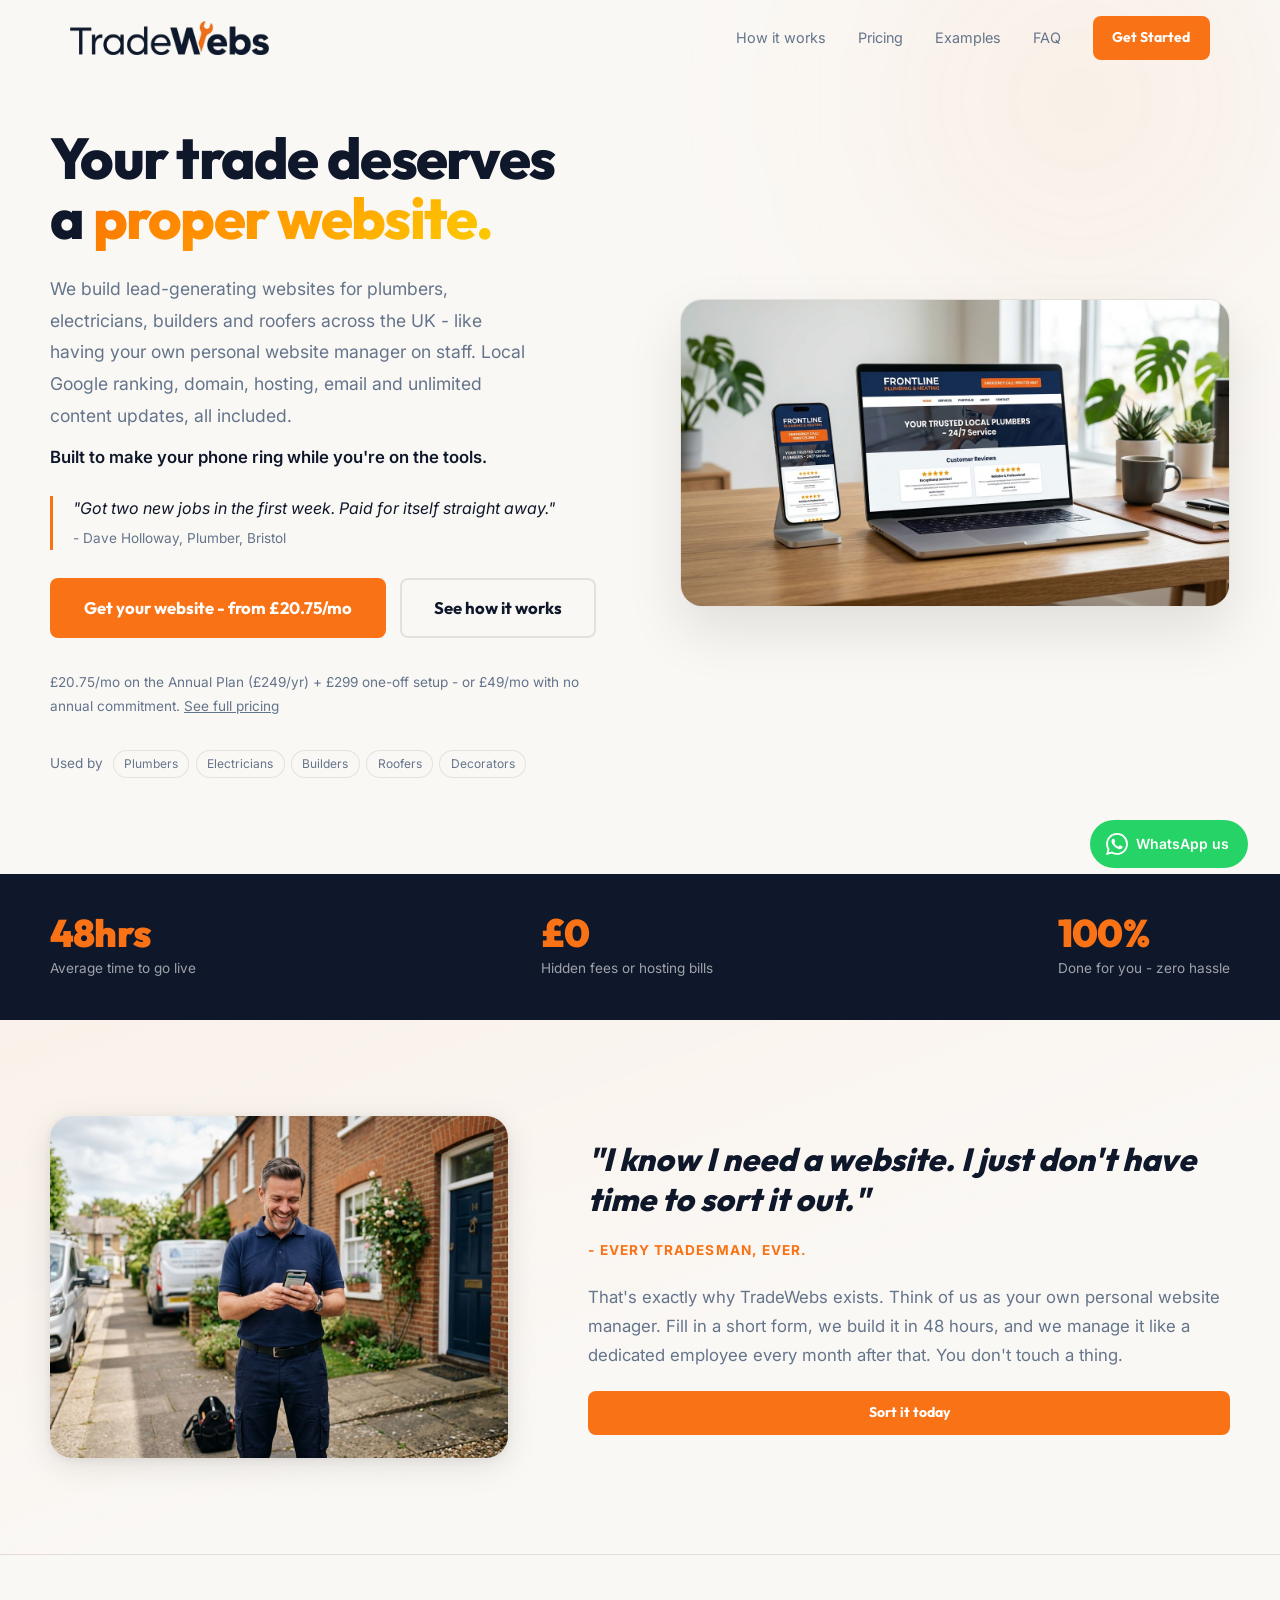
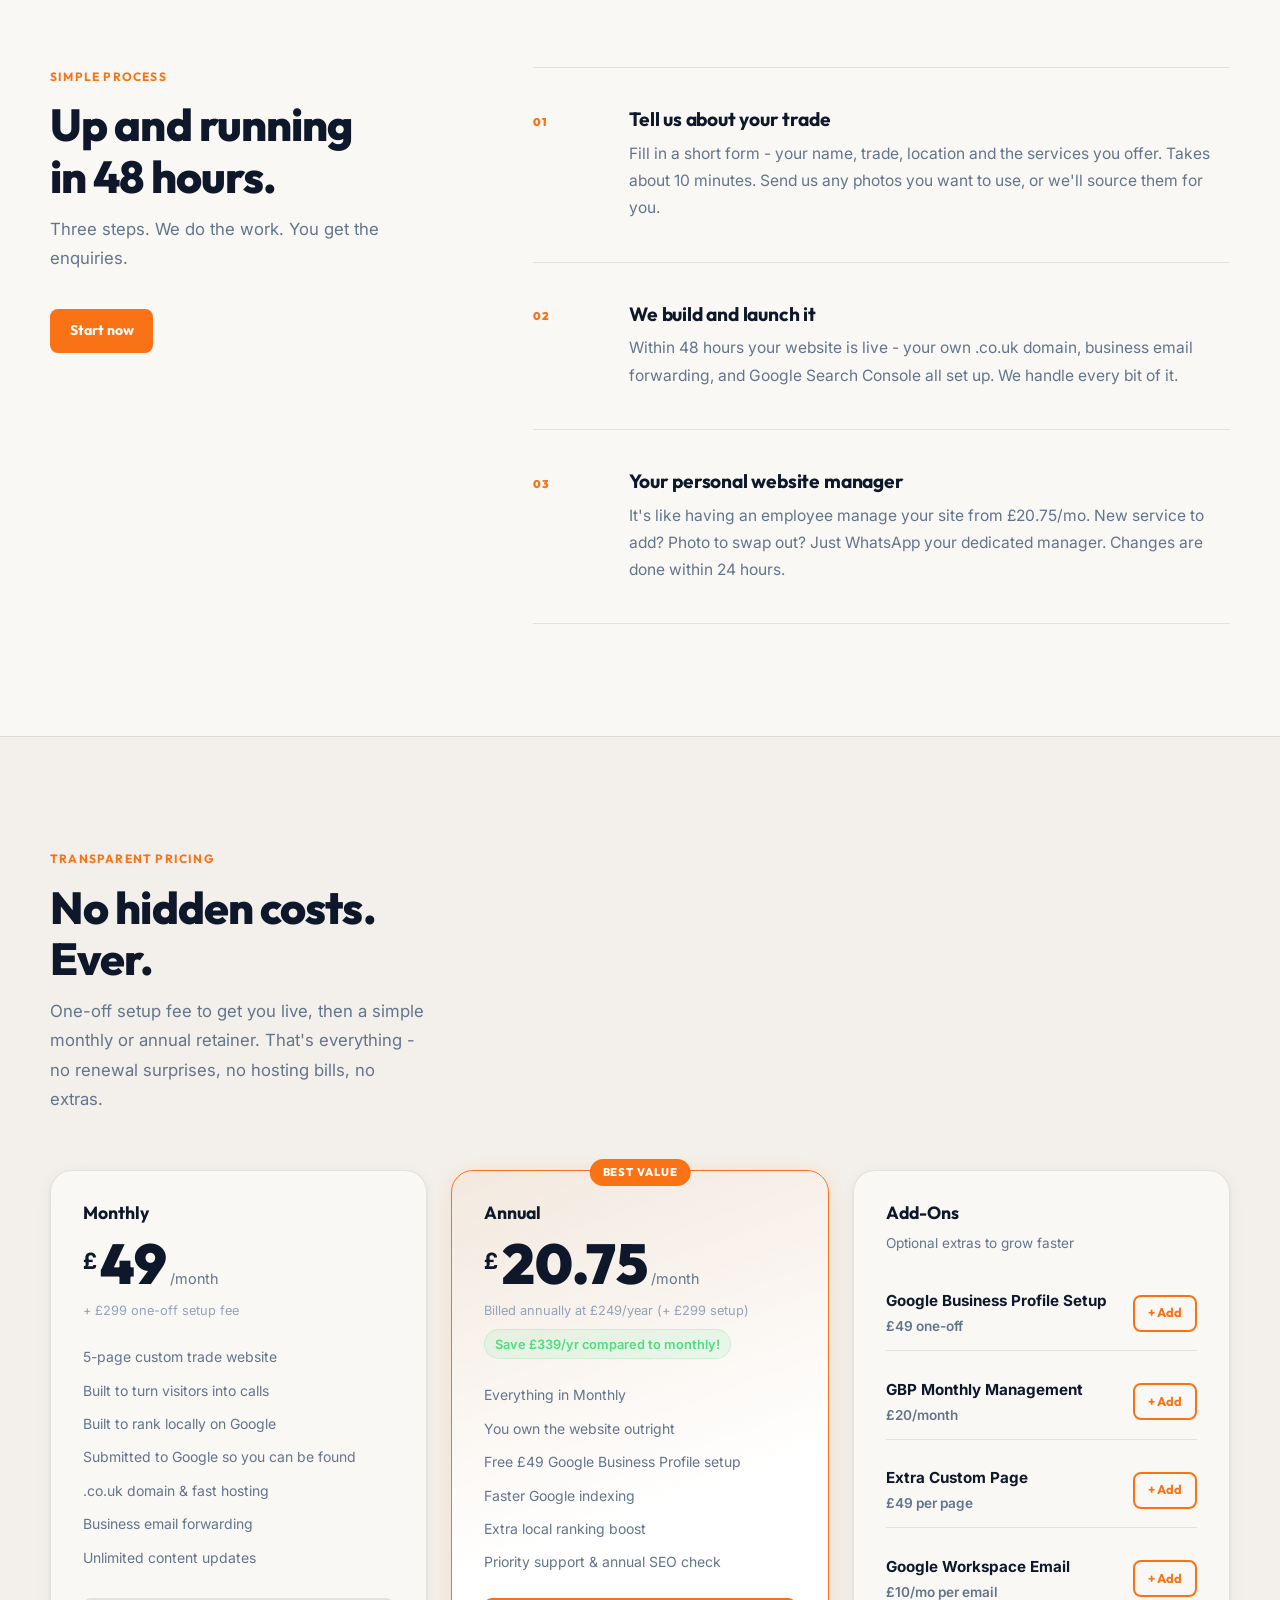
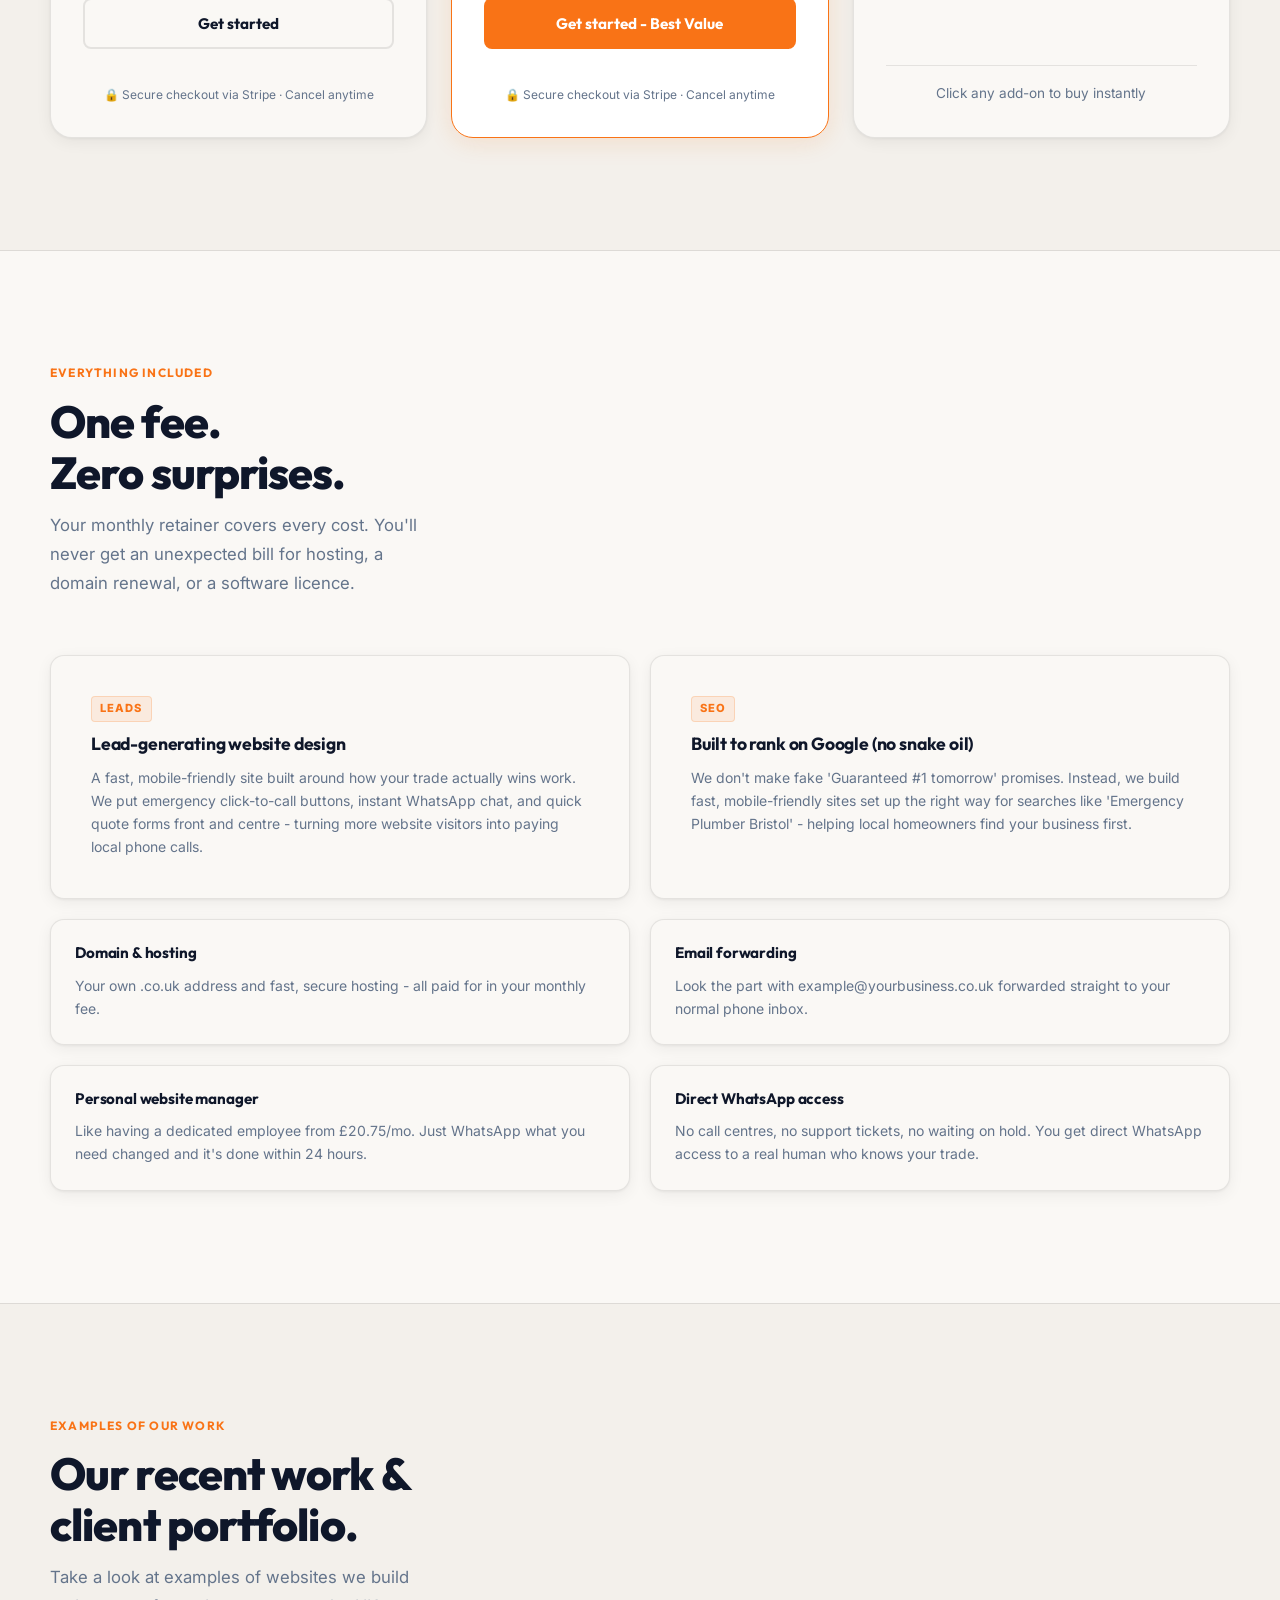
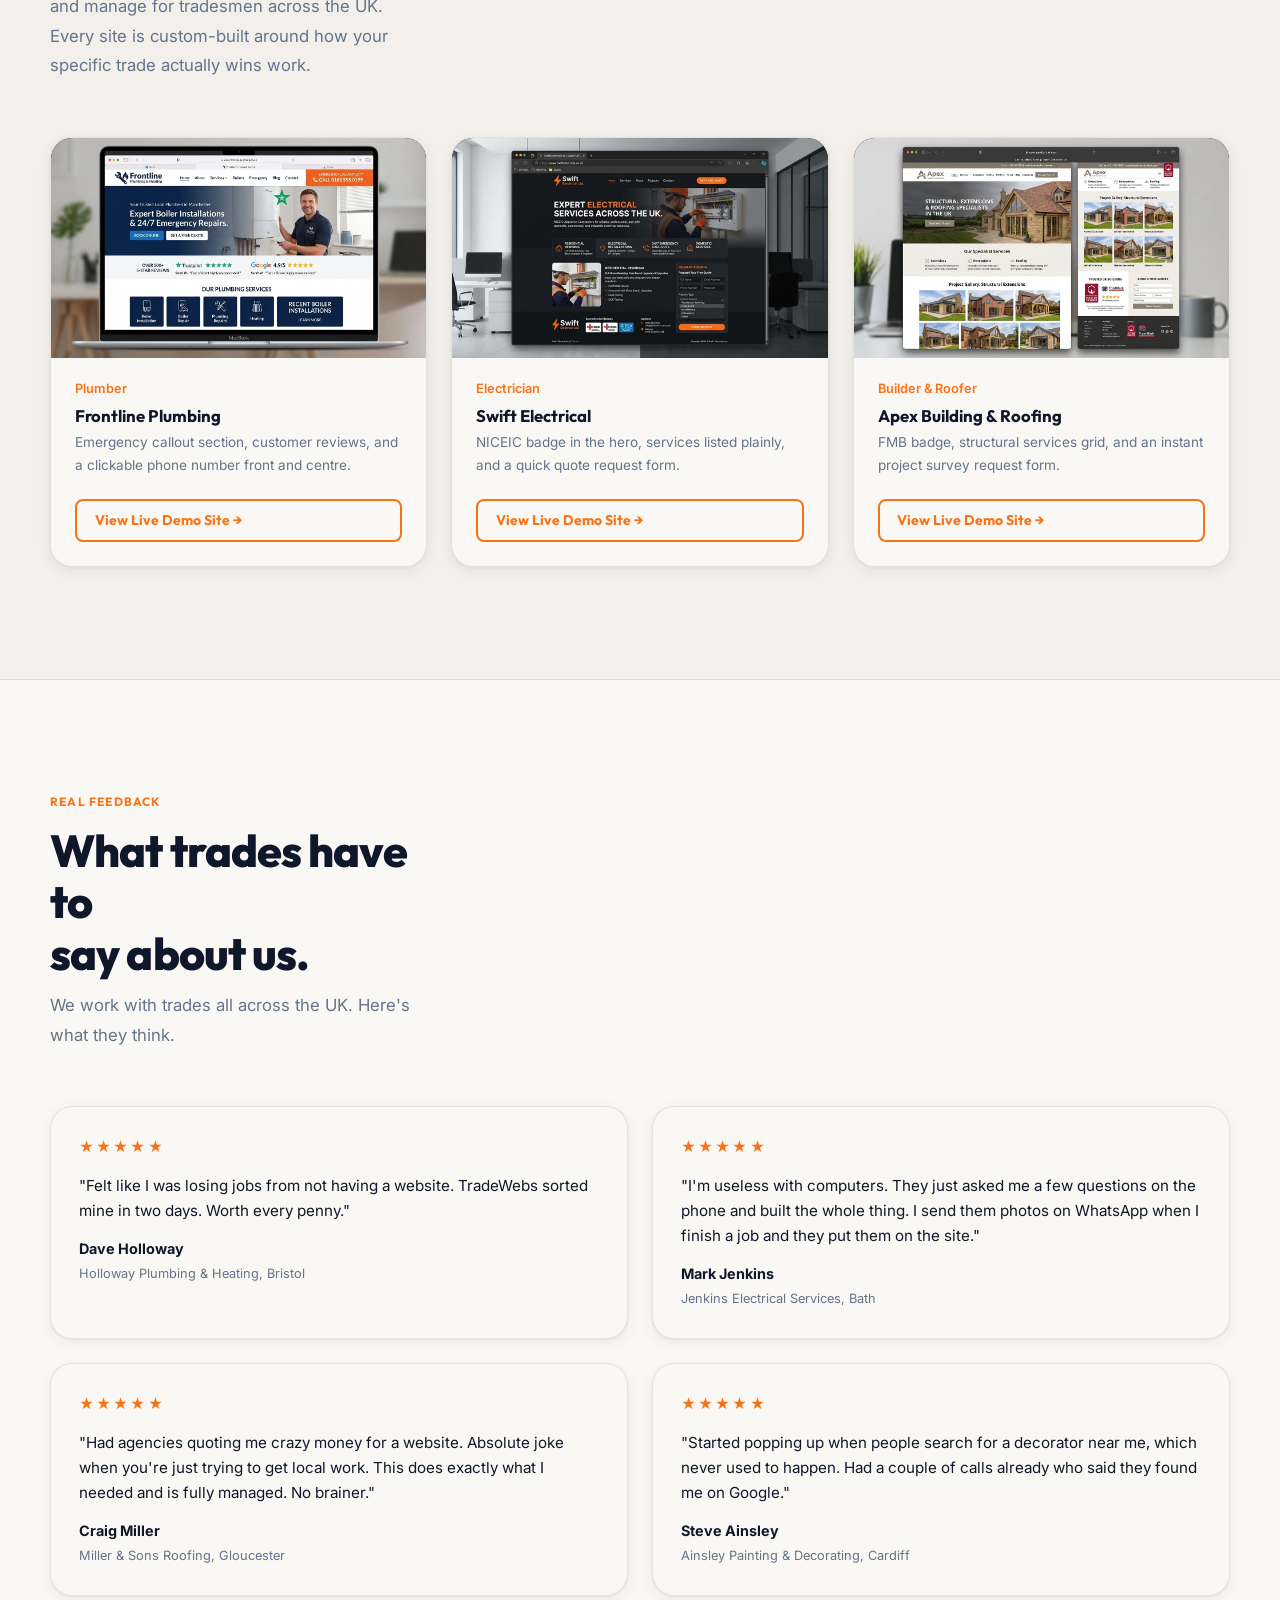
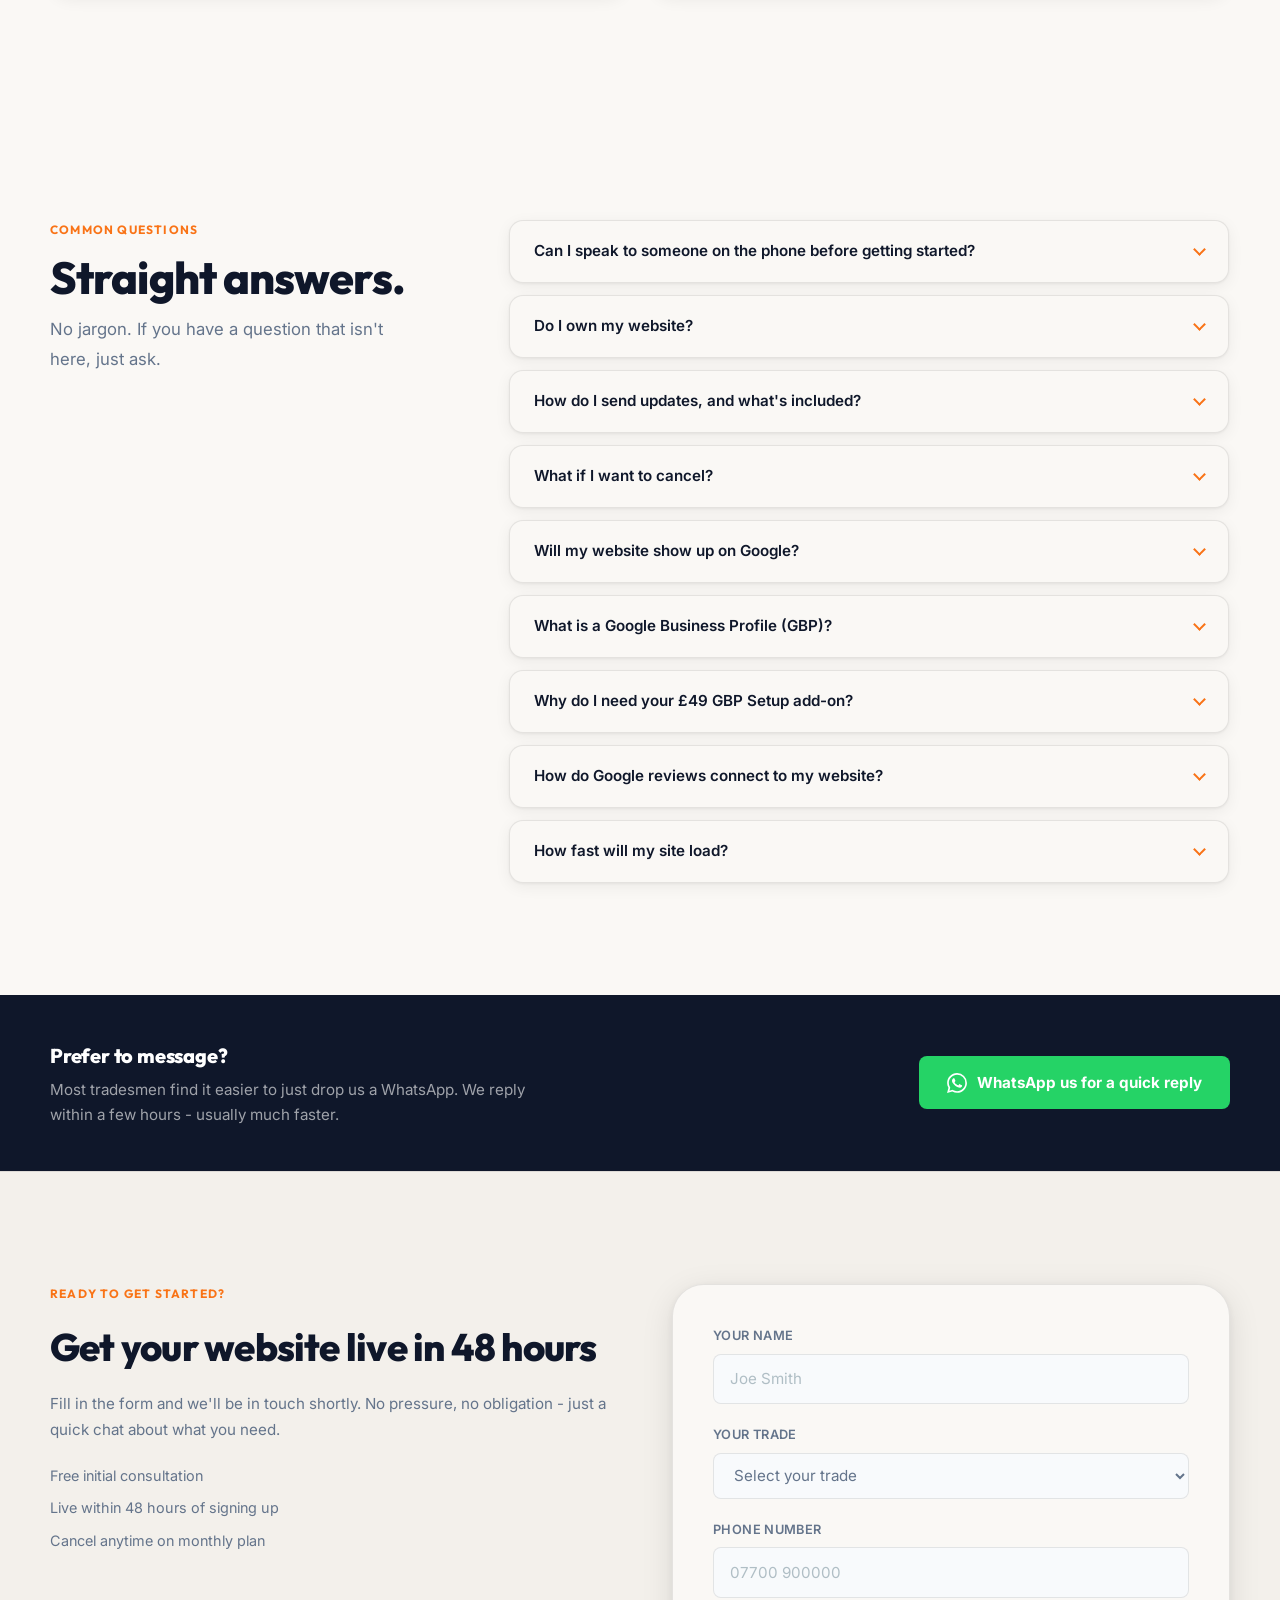
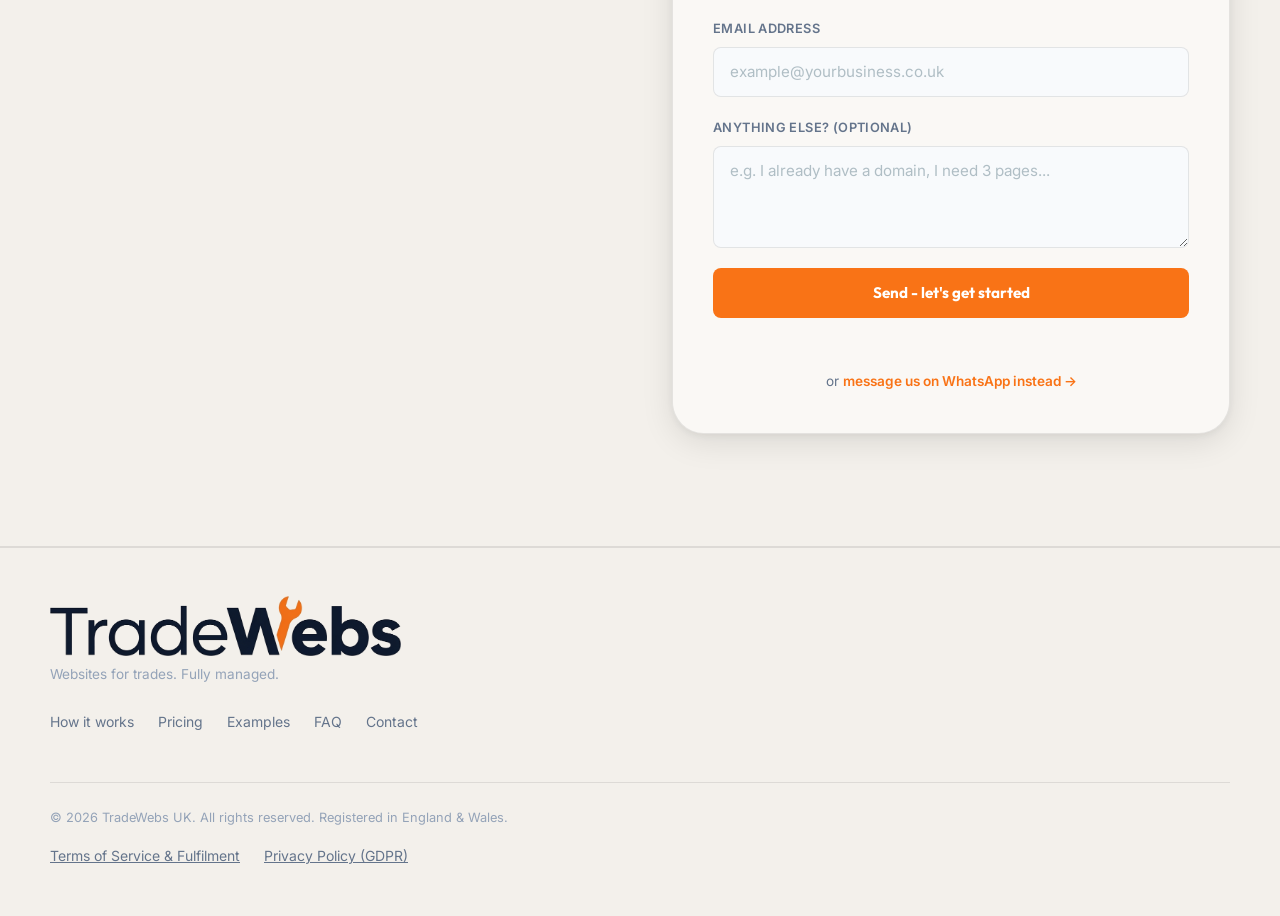
==== index.html @ 6c068450 "Update contact CTA copy: 'we'll be in touch shortly' (remove time commitment)" ====
<!DOCTYPE html>
<html lang="en">
<head>
  <meta charset="UTF-8" />
  <meta name="viewport" content="width=device-width, initial-scale=1.0" />
  <title>TradeWebs - Websites for Trades. Fully Managed.</title>
  <meta name="description" content="TradeWebs builds and manages professional websites for tradesmen across the UK. Fixed monthly fee covers hosting, domain, email and updates. No tech hassle." />
  <link rel="canonical" href="https://tradewebs.co.uk/" />
  <meta name="theme-color" content="#f97316" />

  <!-- Open Graph / social sharing -->
  <meta property="og:type" content="website" />
  <meta property="og:site_name" content="TradeWebs" />
  <meta property="og:title" content="TradeWebs - Websites for Trades. Fully Managed." />
  <meta property="og:description" content="Lead-generating websites for UK tradesmen from £20.75/mo. Hosting, domain, email and unlimited content updates all included." />
  <meta property="og:url" content="https://tradewebs.co.uk/" />
  <meta property="og:image" content="https://tradewebs.co.uk/images/hero.jpg" />
  <meta property="og:locale" content="en_GB" />
  <meta name="twitter:card" content="summary_large_image" />
  <meta name="twitter:title" content="TradeWebs - Websites for Trades. Fully Managed." />
  <meta name="twitter:description" content="Lead-generating websites for UK tradesmen from £20.75/mo. Hosting, domain, email and unlimited content updates all included." />
  <meta name="twitter:image" content="https://tradewebs.co.uk/images/hero.jpg" />

  <link rel="preconnect" href="https://fonts.googleapis.com" />
  <link rel="preconnect" href="https://fonts.gstatic.com" crossorigin />
  <link href="https://fonts.googleapis.com/css2?family=Outfit:wght@400;500;600;700;800;900&family=Inter:wght@400;500;600&display=swap" rel="stylesheet" />
  <link rel="icon" type="image/png" sizes="32x32" href="images/favicon-32.png" />
  <link rel="icon" type="image/png" sizes="512x512" href="images/favicon-512.png" />
  <link rel="apple-touch-icon" href="images/apple-touch-icon.png" />
  <link rel="stylesheet" href="css/style.css" />

  <script type="application/ld+json">
  {
    "@context": "https://schema.org",
    "@type": "ProfessionalService",
    "name": "TradeWebs",
    "url": "https://tradewebs.co.uk/",
    "logo": "https://tradewebs.co.uk/images/logo.png",
    "image": "https://tradewebs.co.uk/images/hero.jpg",
    "description": "TradeWebs builds and manages lead-generating websites for tradesmen across the UK - hosting, domain, email and unlimited content updates included from £20.75/mo.",
    "priceRange": "££",
    "areaServed": { "@type": "Country", "name": "United Kingdom" },
    "address": { "@type": "PostalAddress", "addressCountry": "GB" },
    "sameAs": []
  }
  </script>
  <script type="application/ld+json">
  {
    "@context": "https://schema.org",
    "@type": "FAQPage",
    "mainEntity": [
      { "@type": "Question", "name": "Can I speak to someone on the phone before getting started?", "acceptedAnswer": { "@type": "Answer", "text": "Yes - most tradesmen sign up online or message us on WhatsApp, but you can message or call us directly on WhatsApp and your dedicated manager will call you right back." } },
      { "@type": "Question", "name": "Do I own my website?", "acceptedAnswer": { "@type": "Answer", "text": "On the Annual Plan, yes - 100% code ownership from day one. On the Monthly Plan, you own your domain, logo and photos, while the website code is licensed as part of the ongoing managed service." } },
      { "@type": "Question", "name": "How do I send updates, and what's included?", "acceptedAnswer": { "@type": "Answer", "text": "Whatever's easiest - WhatsApp, email or a call. Covers anything content-related: phone numbers, prices, services, and photos. Brand new pages or a full redesign are a separate £49 add-on." } },
      { "@type": "Question", "name": "What if I want to cancel?", "acceptedAnswer": { "@type": "Answer", "text": "Cancel anytime on the monthly plan, no penalty. Annual plans don't carry refunds but we'll always try to find something that works." } },
      { "@type": "Question", "name": "Will my website show up on Google?", "acceptedAnswer": { "@type": "Answer", "text": "Every site is submitted to Google Search Console and built with local SEO from day one. Results take a few weeks; the Google Business Profile add-on speeds this up considerably." } }
    ]
  }
  </script>
</head>
<body>

  <!-- NAV -->
  <nav class="nav" id="nav">
    <div class="nav__inner">
      <a href="#" class="nav__logo" aria-label="TradeWebs home">
        <img src="images/logo.png" alt="TradeWebs" class="nav__logo-img" />
      </a>
      <ul class="nav__links" role="list">
        <li><a href="#how-it-works">How it works</a></li>
        <li><a href="#pricing">Pricing</a></li>
        <li><a href="#examples">Examples</a></li>
        <li><a href="#faq">FAQ</a></li>
      </ul>
      <a href="#contact" class="btn btn--sm">Get Started</a>
      <button class="nav__burger" id="burger" aria-label="Open menu" aria-expanded="false">
        <span></span><span></span><span></span>
      </button>
    </div>
    <div class="nav__mobile" id="mobile-menu" aria-hidden="true">
      <a href="#how-it-works">How it works</a>
      <a href="#pricing">Pricing</a>
      <a href="#examples">Examples</a>
      <a href="#faq">FAQ</a>
      <a href="#contact" class="btn btn--full">Get Started</a>
    </div>
  </nav>

  <!-- HERO - left-aligned editorial split layout -->
  <section class="hero" id="hero">
    <div class="hero__glow hero__glow--1" aria-hidden="true"></div>
    <div class="container hero__inner">

      <!-- Left column: text -->
      <div class="hero__text">
        <h1 class="hero__heading reveal">
          Your trade deserves<br />
          a <span class="text-gradient">proper website.</span>
        </h1>
        <p class="hero__sub reveal">
          We build lead-generating websites for plumbers, electricians, builders and roofers across the UK - like having your own personal website manager on staff. Local Google ranking, domain, hosting, email and unlimited content updates, all included.
        </p>
        <p class="hero__sub-benefit reveal">Built to make your phone ring while you're on the tools.</p>
        <!-- Inline testimonial - pulled high, breaks the template -->
        <blockquote class="hero__quote reveal">
          <p>"Got two new jobs in the first week. Paid for itself straight away."</p>
          <cite>- Dave Holloway, Plumber, Bristol</cite>
        </blockquote>
        <div class="hero__actions reveal">
          <a href="#contact" class="btn btn--lg" id="hero-cta">Get your website - from £20.75/mo</a>
          <a href="#how-it-works" class="btn btn--ghost btn--lg">See how it works</a>
        </div>
        <p class="hero__price-note reveal">£20.75/mo on the Annual Plan (£249/yr) + £299 one-off setup - or £49/mo with no annual commitment. <a href="#pricing">See full pricing</a></p>
        <div class="hero__trust reveal">
          <span>Used by</span>
          <div class="hero__trades">
            <span>Plumbers</span>
            <span>Electricians</span>
            <span>Builders</span>
            <span>Roofers</span>
            <span>Decorators</span>
          </div>
        </div>
      </div>

      <!-- Right column: device mockup -->
      <div class="hero__image reveal">
        <img
          src="images/hero.jpg"
          alt="The Frontline Plumbing &amp; Heating portfolio website shown on a MacBook Pro laptop and iPhone, built by TradeWebs UK"
          class="hero__mockup"
          width="1200"
          height="675"
          fetchpriority="high"
        />
      </div>

    </div>
  </section>

  <!-- STATS STRIP -->
  <div class="stats-strip">
    <div class="container stats-strip__inner">
      <div class="stat reveal">
        <span class="stat__number">48hrs</span>
        <span class="stat__label">Average time to go live</span>
      </div>
      <div class="stat reveal">
        <span class="stat__number">£0</span>
        <span class="stat__label">Hidden fees or hosting bills</span>
      </div>
      <div class="stat reveal">
        <span class="stat__number">100%</span>
        <span class="stat__label">Done for you - zero hassle</span>
      </div>
    </div>
  </div>

  <!-- PROBLEM - photo left, words right (already good, tighten copy) -->
  <section class="problem" aria-label="The problem we solve">
    <div class="container">
      <div class="problem__inner reveal">
        <div class="problem__photo">
          <img
            src="images/tradesman.jpg"
            alt="A tradesman checking his phone after receiving a new job enquiry"
            width="480"
            height="360"
          />
        </div>
        <div class="problem__words">
          <p class="problem__text">
            "I know I need a website. I just don't have time to sort it out."
          </p>
          <span class="problem__author">- Every tradesman, ever.</span>
          <p class="problem__solution">That's exactly why TradeWebs exists. Think of us as your own personal website manager. Fill in a short form, we build it in 48 hours, and we manage it like a dedicated employee every month after that. You don't touch a thing.</p>
          <a href="#contact" class="btn btn--sm">Sort it today</a>
        </div>
      </div>
    </div>
  </section>

  <!-- HOW IT WORKS - numbered list style, not 3 equal boxes -->
  <section class="section" id="how-it-works">
    <div class="container how-works__grid">
      <div class="how-works__header">
        <span class="section__label">Simple process</span>
        <h2 class="section__title">Up and running<br/>in 48 hours.</h2>
        <p class="section__sub">Three steps. We do the work. You get the enquiries.</p>
        <a href="#contact" class="btn btn--sm" style="margin-top:1.5rem;">Start now</a>
      </div>
      <ol class="steps-list">
        <li class="step-item reveal">
          <div class="step-item__num" aria-hidden="true">01</div>
          <div class="step-item__body">
            <h3 class="step-item__title">Tell us about your trade</h3>
            <p class="step-item__desc">Fill in a short form - your name, trade, location and the services you offer. Takes about 10 minutes. Send us any photos you want to use, or we'll source them for you.</p>
          </div>
        </li>
        <li class="step-item reveal">
          <div class="step-item__num" aria-hidden="true">02</div>
          <div class="step-item__body">
            <h3 class="step-item__title">We build and launch it</h3>
            <p class="step-item__desc">Within 48 hours your website is live - your own .co.uk domain, business email forwarding, and Google Search Console all set up. We handle every bit of it.</p>
          </div>
        </li>
        <li class="step-item reveal">
          <div class="step-item__num" aria-hidden="true">03</div>
          <div class="step-item__body">
            <h3 class="step-item__title">Your personal website manager</h3>
            <p class="step-item__desc">It's like having an employee manage your site from £20.75/mo. New service to add? Photo to swap out? Just WhatsApp your dedicated manager. Changes are done within 24 hours.</p>
          </div>
        </li>
      </ol>
    </div>
  </section>

   <!-- PRICING -->
  <section class="section section--dark" id="pricing">
    <div class="container">
      <div class="section__header section__header--left reveal">
        <span class="section__label">Transparent pricing</span>
        <h2 class="section__title">No hidden costs.<br/>Ever.</h2>
        <p class="section__sub">One-off setup fee to get you live, then a simple monthly or annual retainer. That's everything - no renewal surprises, no hosting bills, no extras.</p>
      </div>
      <div class="pricing-cards">
        <div class="pricing-card reveal" id="pricing-monthly">
          <div class="pricing-card__header">
            <h3 class="pricing-card__name">Monthly</h3>
            <div class="pricing-card__price">
              <span class="pricing-card__currency">£</span>
              <span class="pricing-card__amount">49</span>
              <span class="pricing-card__period">/month</span>
            </div>
            <p class="pricing-card__setup">+ £299 one-off setup fee</p>
          </div>
          <ul class="pricing-card__features" role="list">
            <li>5-page custom trade website</li>
            <li>Built to turn visitors into calls</li>
            <li>Built to rank locally on Google</li>
            <li>Submitted to Google so you can be found</li>
            <li>.co.uk domain &amp; fast hosting</li>
            <li>Business email forwarding</li>
            <li>Unlimited content updates</li>
          </ul>
          <a href="https://buy.stripe.com/dRm7sO1rA9x30TF4Xm6oo00" target="_blank" rel="noopener" class="btn btn--ghost btn--full" id="pricing-monthly-cta">Get started</a>
          <p class="pricing-card__secure">🔒 Secure checkout via Stripe · Cancel anytime</p>
        </div>

        <div class="pricing-card pricing-card--featured reveal" id="pricing-yearly">
          <span class="pricing-card__badge">Best Value</span>
          <div class="pricing-card__header">
            <h3 class="pricing-card__name">Annual</h3>
            <div class="pricing-card__price">
              <span class="pricing-card__currency">£</span>
              <span class="pricing-card__amount">20.75</span>
              <span class="pricing-card__period">/month</span>
            </div>
            <p class="pricing-card__setup">Billed annually at £249/year (+ £299 setup)</p>
            <p class="pricing-card__saving">Save £339/yr compared to monthly!</p>
          </div>
          <ul class="pricing-card__features" role="list">
            <li>Everything in Monthly</li>
            <li>You own the website outright</li>
            <li>Free £49 Google Business Profile setup</li>
            <li>Faster Google indexing</li>
            <li>Extra local ranking boost</li>
            <li>Priority support &amp; annual SEO check</li>
          </ul>
          <a href="https://buy.stripe.com/5kQ00m3zIdNjgSD0H66oo01" target="_blank" rel="noopener" class="btn btn--primary btn--full" id="pricing-yearly-cta">Get started - Best Value</a>
          <p class="pricing-card__secure">🔒 Secure checkout via Stripe · Cancel anytime</p>
        </div>

        <div class="pricing-card reveal" id="pricing-gbp">
          <div class="pricing-card__header">
            <h3 class="pricing-card__name">Add-Ons</h3>
            <p class="pricing-card__addon-desc">Optional extras to grow faster</p>
          </div>
          <ul class="pricing-card__features pricing-card__features--addons" role="list" style="display: flex; flex-direction: column; gap: 1rem;">
            <li style="display: flex; justify-content: space-between; align-items: center; gap: 12px; padding-bottom: 0.75rem; border-bottom: 1px solid var(--clr-border);">
              <div>
                <strong style="display: block; color: var(--clr-text); font-size: 0.95rem;">Google Business Profile Setup</strong>
                <span style="font-size: 0.85rem; color: var(--clr-text-muted);">£49 one-off</span>
              </div>
              <a href="https://buy.stripe.com/14A4gC1rAgZv31NfC06oo02" target="_blank" rel="noopener" class="btn btn--ghost btn--sm" style="padding: 0.35rem 0.8rem; font-size: 0.8rem; border-color: var(--clr-orange); color: var(--clr-orange); flex-shrink: 0;">+ Add</a>
            </li>
            <li style="display: flex; justify-content: space-between; align-items: center; gap: 12px; padding-bottom: 0.75rem; border-bottom: 1px solid var(--clr-border);">
              <div>
                <strong style="display: block; color: var(--clr-text); font-size: 0.95rem;">GBP Monthly Management</strong>
                <span style="font-size: 0.85rem; color: var(--clr-text-muted);">£20/month</span>
              </div>
              <a href="https://buy.stripe.com/5kQ8wS1rAeRn59V75u6oo03" target="_blank" rel="noopener" class="btn btn--ghost btn--sm" style="padding: 0.35rem 0.8rem; font-size: 0.8rem; border-color: var(--clr-orange); color: var(--clr-orange); flex-shrink: 0;">+ Add</a>
            </li>
            <li style="display: flex; justify-content: space-between; align-items: center; gap: 12px; padding-bottom: 0.75rem; border-bottom: 1px solid var(--clr-border);">
              <div>
                <strong style="display: block; color: var(--clr-text); font-size: 0.95rem;">Extra Custom Page</strong>
                <span style="font-size: 0.85rem; color: var(--clr-text-muted);">£49 per page</span>
              </div>
              <a href="https://buy.stripe.com/cNi14q4DMeRn6dZfC06oo04" target="_blank" rel="noopener" class="btn btn--ghost btn--sm" style="padding: 0.35rem 0.8rem; font-size: 0.8rem; border-color: var(--clr-orange); color: var(--clr-orange); flex-shrink: 0;">+ Add</a>
            </li>
            <li style="display: flex; justify-content: space-between; align-items: center; gap: 12px;">
              <div>
                <strong style="display: block; color: var(--clr-text); font-size: 0.95rem;">Google Workspace Email</strong>
                <span style="font-size: 0.85rem; color: var(--clr-text-muted);">£10/mo per email</span>
              </div>
              <a href="https://buy.stripe.com/8x29AW8U26kR6dZ4Xm6oo05" target="_blank" rel="noopener" class="btn btn--ghost btn--sm" style="padding: 0.35rem 0.8rem; font-size: 0.8rem; border-color: var(--clr-orange); color: var(--clr-orange); flex-shrink: 0;">+ Add</a>
            </li>
          </ul>
          <div style="margin-top: 1.5rem; text-align: center; font-size: 0.85rem; color: var(--clr-text-muted); padding-top: 1rem; border-top: 1px solid var(--clr-border);">
            Click any add-on to buy instantly
          </div>
        </div>
      </div>
    </div>
  </section>

  <!-- WHAT'S INCLUDED - 2 large + 4 smaller, broken grid -->
  <section class="section" id="included">
    <div class="container">
      <div class="section__header section__header--left reveal">
        <span class="section__label">Everything included</span>
        <h2 class="section__title">One fee.<br/>Zero surprises.</h2>
        <p class="section__sub">Your monthly retainer covers every cost. You'll never get an unexpected bill for hosting, a domain renewal, or a software licence.</p>
      </div>
      <div class="features-asymmetric">
        <!-- 2 large feature cards -->
        <div class="feature feature--large reveal" id="feature-website">
          <div class="feature__tag">Leads</div>
          <h3 class="feature__title">Lead-generating website design</h3>
          <p class="feature__desc">A fast, mobile-friendly site built around how your trade actually wins work. We put emergency click-to-call buttons, instant WhatsApp chat, and quick quote forms front and centre - turning more website visitors into paying local phone calls.</p>
        </div>
        <div class="feature feature--large reveal" id="feature-seo">
          <div class="feature__tag">SEO</div>
          <h3 class="feature__title">Built to rank on Google (no snake oil)</h3>
          <p class="feature__desc">We don't make fake 'Guaranteed #1 tomorrow' promises. Instead, we build fast, mobile-friendly sites set up the right way for searches like 'Emergency Plumber Bristol' - helping local homeowners find your business first.</p>
        </div>
        <!-- 4 smaller feature cards -->
        <div class="feature feature--small reveal" id="feature-domain">
          <h3 class="feature__title">Domain &amp; hosting</h3>
          <p class="feature__desc">Your own .co.uk address and fast, secure hosting - all paid for in your monthly fee.</p>
        </div>
        <div class="feature feature--small reveal" id="feature-email">
          <h3 class="feature__title">Email forwarding</h3>
          <p class="feature__desc">Look the part with example@yourbusiness.co.uk forwarded straight to your normal phone inbox.</p>
        </div>
        <div class="feature feature--small reveal" id="feature-updates">
          <h3 class="feature__title">Personal website manager</h3>
          <p class="feature__desc">Like having a dedicated employee from £20.75/mo. Just WhatsApp what you need changed and it's done within 24 hours.</p>
        </div>
        <div class="feature feature--small reveal" id="feature-support">
          <h3 class="feature__title">Direct WhatsApp access</h3>
          <p class="feature__desc">No call centres, no support tickets, no waiting on hold. You get direct WhatsApp access to a real human who knows your trade.</p>
        </div>
      </div>
    </div>
  </section>

  <!-- EXAMPLES -->
  <section class="section section--dark" id="examples">
    <div class="container">
      <div class="section__header section__header--left reveal">
        <span class="section__label">Examples of our work</span>
        <h2 class="section__title">Our recent work &amp;<br/>client portfolio.</h2>
        <p class="section__sub">Take a look at examples of websites we build and manage for tradesmen across the UK. Every site is custom-built around how your specific trade actually wins work.</p>
      </div>
      <div class="examples">
        <div class="example-card reveal" id="example-plumber">
          <div class="example-card__preview">
            <img src="images/portfolio-plumber.jpg" alt="Frontline Plumbing website mockup built by TradeWebs" width="600" height="338" loading="lazy" />
          </div>
          <div class="example-card__info">
            <span class="example-card__trade">Plumber</span>
            <h3 class="example-card__title">Frontline Plumbing</h3>
            <p class="example-card__desc">Emergency callout section, customer reviews, and a clickable phone number front and centre.</p>
            <a href="demo-plumber.html" target="_blank" class="btn btn--ghost btn--sm" style="margin-top: 1rem; display: inline-block; border-color: var(--clr-orange); color: var(--clr-orange);">View Live Demo Site &rarr;</a>
          </div>
        </div>
        <div class="example-card reveal" id="example-electrician">
          <div class="example-card__preview">
            <img src="images/portfolio-electrician.jpg" alt="Swift Electrical website mockup built by TradeWebs" width="600" height="338" loading="lazy" />
          </div>
          <div class="example-card__info">
            <span class="example-card__trade">Electrician</span>
            <h3 class="example-card__title">Swift Electrical</h3>
            <p class="example-card__desc">NICEIC badge in the hero, services listed plainly, and a quick quote request form.</p>
            <a href="demo-electrician.html" target="_blank" class="btn btn--ghost btn--sm" style="margin-top: 1rem; display: inline-block; border-color: var(--clr-orange); color: var(--clr-orange);">View Live Demo Site &rarr;</a>
          </div>
        </div>
        <div class="example-card reveal" id="example-builder">
          <div class="example-card__preview">
            <img src="images/portfolio-builder.jpg" alt="Apex Building & Roofing website mockup built by TradeWebs" width="600" height="338" loading="lazy" />
          </div>
          <div class="example-card__info">
            <span class="example-card__trade">Builder &amp; Roofer</span>
            <h3 class="example-card__title">Apex Building &amp; Roofing</h3>
            <p class="example-card__desc">FMB badge, structural services grid, and an instant project survey request form.</p>
            <a href="demo-builder.html" target="_blank" class="btn btn--ghost btn--sm" style="margin-top: 1rem; display: inline-block; border-color: var(--clr-orange); color: var(--clr-orange);">View Live Demo Site &rarr;</a>
          </div>
        </div>
      </div>
    </div>
  </section>

  <!-- TESTIMONIALS - 3 cards, dark theme -->
  <section class="section" id="reviews">
    <div class="container">
      <div class="section__header section__header--left reveal">
        <span class="section__label">Real feedback</span>
        <h2 class="section__title">What trades have to<br/>say about us.</h2>
        <p class="section__sub">We work with trades all across the UK. Here's what they think.</p>
      </div>
      <div class="testimonials">
        <div class="test-card reveal">
          <div class="test-card__stars" aria-label="5 out of 5 stars">★★★★★</div>
          <p class="test-card__text">"Felt like I was losing jobs from not having a website. TradeWebs sorted mine in two days. Worth every penny."</p>
          <div class="test-card__author">
            <strong>Dave Holloway</strong>
            <span>Holloway Plumbing &amp; Heating, Bristol</span>
          </div>
        </div>
        <div class="test-card reveal">
          <div class="test-card__stars" aria-label="5 out of 5 stars">★★★★★</div>
          <p class="test-card__text">"I'm useless with computers. They just asked me a few questions on the phone and built the whole thing. I send them photos on WhatsApp when I finish a job and they put them on the site."</p>
          <div class="test-card__author">
            <strong>Mark Jenkins</strong>
            <span>Jenkins Electrical Services, Bath</span>
          </div>
        </div>
        <div class="test-card reveal">
          <div class="test-card__stars" aria-label="5 out of 5 stars">★★★★★</div>
          <p class="test-card__text">"Had agencies quoting me crazy money for a website. Absolute joke when you're just trying to get local work. This does exactly what I needed and is fully managed. No brainer."</p>
          <div class="test-card__author">
            <strong>Craig Miller</strong>
            <span>Miller &amp; Sons Roofing, Gloucester</span>
          </div>
        </div>
        <div class="test-card reveal">
          <div class="test-card__stars" aria-label="5 out of 5 stars">★★★★★</div>
          <p class="test-card__text">"Started popping up when people search for a decorator near me, which never used to happen. Had a couple of calls already who said they found me on Google."</p>
          <div class="test-card__author">
            <strong>Steve Ainsley</strong>
            <span>Ainsley Painting &amp; Decorating, Cardiff</span>
          </div>
        </div>
      </div>
    </div>
  </section>

  <!-- FAQ -->
  <section class="section" id="faq">
    <div class="container faq-grid">
      <div class="faq-header reveal">
        <span class="section__label">Common questions</span>
        <h2 class="section__title">Straight answers.</h2>
        <p class="section__sub">No jargon. If you have a question that isn't here, just ask.</p>
      </div>
      <div class="faq-list">
        <details class="faq-item reveal" id="faq-0">
          <summary class="faq-item__question">Can I speak to someone on the phone before getting started?<span class="faq-icon" aria-hidden="true"></span></summary>
          <p class="faq-item__answer">Yes, absolutely! While most of our tradesmen prefer signing up instantly online or texting between jobs, we know sometimes it's easier to talk. You can <a href="https://wa.me/447438594912?text=Hi%2C%20I%27d%20like%20to%20have%20a%20quick%20chat%20on%20the%20phone%20about%20getting%20a%20website%20built." target="_blank" rel="noopener" style="color: var(--clr-orange); font-weight: 600; text-decoration: underline;">click here to message or call us directly on WhatsApp</a>, or drop us a text and your dedicated manager will call you right back!</p>
        </details>
        <details class="faq-item reveal" id="faq-1">
          <summary class="faq-item__question">Do I own my website?<span class="faq-icon" aria-hidden="true"></span></summary>
          <p class="faq-item__answer">On our <strong>Annual Plan</strong>, yes - 100%! You own every line of code from Day 1. If you ever leave, we hand over all your website files and transfer your domain to you free of charge. On our <strong>Monthly Plan</strong>, you own your domain name, logo, and photos, while the website code is licensed to you as part of our ongoing managed service.</p>
        </details>
        <details class="faq-item reveal" id="faq-2">
          <summary class="faq-item__question">How do I send updates, and what's included?<span class="faq-icon" aria-hidden="true"></span></summary>
          <p class="faq-item__answer">However's easiest - WhatsApp, email or a call! Send a quick text or voice note and we'll sort it within 24 hours, no forms or support portals. Covers anything content-related: phone numbers, prices, services, swapping or adding photos. Brand new pages or a full redesign aren't included in that - those are a simple £49 add-on.</p>
        </details>
        <details class="faq-item reveal" id="faq-3">
          <summary class="faq-item__question">What if I want to cancel?<span class="faq-icon" aria-hidden="true"></span></summary>
          <p class="faq-item__answer">Cancel anytime on the monthly plan - no penalty, no awkward conversations. Annual plans don't carry refunds but we'll always try to find something that works.</p>
        </details>
        <details class="faq-item reveal" id="faq-4">
          <summary class="faq-item__question">Will my website show up on Google?<span class="faq-icon" aria-hidden="true"></span></summary>
          <p class="faq-item__answer">Every site is submitted to Google Search Console and built with local SEO from day one. Results take a few weeks, but we set everything up correctly so the site can rank. The Google Business Profile add-on speeds this up considerably.</p>
        </details>
        <details class="faq-item reveal" id="faq-5">
          <summary class="faq-item__question">What is a Google Business Profile (GBP)?<span class="faq-icon" aria-hidden="true"></span></summary>
          <p class="faq-item__answer">It's the map listing that appears at the very top of Google when local homeowners search for tradesmen (e.g., 'Emergency Plumber Bristol' or 'Electrician near me'). It is arguably the single most powerful tool for getting local phone calls and high-converting enquiries.</p>
        </details>
        <details class="faq-item reveal" id="faq-5b">
          <summary class="faq-item__question">Why do I need your £49 GBP Setup add-on?<span class="faq-icon" aria-hidden="true"></span></summary>
          <p class="faq-item__answer">Simply having a profile isn't enough to rank in Google's top 3 map results (known as the 'Google 3-Pack'). Our £49 GBP add-on is a full done-for-you service: we claim and verify your profile, write SEO-optimised service descriptions, set up your precise geographical coverage areas, upload your trade photos, and link it directly to your new TradeWebs site to maximise your local map authority and get your phone ringing faster.</p>
        </details>
        <details class="faq-item reveal" id="faq-5c">
          <summary class="faq-item__question">How do Google reviews connect to my website?<span class="faq-icon" aria-hidden="true"></span></summary>
          <p class="faq-item__answer">Customer reviews are the #1 trust factor for homeowners deciding which tradesman to call. When we set up your Google Business Profile, we provide you with a simple 1-click review link to send to happy customers on WhatsApp. As your 5-star reviews grow on Google Maps, they reinforce the credibility of your TradeWebs site, turning more website visitors into booked jobs.</p>
        </details>
        <details class="faq-item reveal" id="faq-6">
          <summary class="faq-item__question">How fast will my site load?<span class="faq-icon" aria-hidden="true"></span></summary>
          <p class="faq-item__answer">Very fast. We build lightweight static sites - no bloated WordPress themes, no unnecessary plugins. Fast sites also rank better on Google, which is a bonus.</p>
        </details>
      </div>
    </div>
  </section>

  <!-- WHATSAPP STRIP -->
  <section class="wa-strip">
    <div class="container wa-strip__inner">
      <div class="wa-strip__text">
        <p class="wa-strip__heading">Prefer to message?</p>
        <p class="wa-strip__sub">Most tradesmen find it easier to just drop us a WhatsApp. We reply within a few hours - usually much faster.</p>
      </div>
      <a
        href="https://wa.me/447438594912?text=Hi%2C%20I%27d%20like%20to%20get%20a%20website%20for%20my%20trade%20business.%20Can%20you%20help%3F"
        class="wa-strip__btn"
        target="_blank"
        rel="noopener noreferrer"
      >
        <svg xmlns="http://www.w3.org/2000/svg" viewBox="0 0 24 24" fill="currentColor" width="20" height="20" aria-hidden="true">
          <path d="M17.472 14.382c-.297-.149-1.758-.867-2.03-.967-.273-.099-.471-.148-.67.15-.197.297-.767.966-.94 1.164-.173.199-.347.223-.644.075-.297-.15-1.255-.463-2.39-1.475-.883-.788-1.48-1.761-1.653-2.059-.173-.297-.018-.458.13-.606.134-.133.298-.347.446-.52.149-.174.198-.298.298-.497.099-.198.05-.371-.025-.52-.075-.149-.669-1.612-.916-2.207-.242-.579-.487-.5-.669-.51-.173-.008-.371-.01-.57-.01-.198 0-.52.074-.792.372-.272.297-1.04 1.016-1.04 2.479 0 1.462 1.065 2.875 1.213 3.074.149.198 2.096 3.2 5.077 4.487.709.306 1.262.489 1.694.625.712.227 1.36.195 1.871.118.571-.085 1.758-.719 2.006-1.413.248-.694.248-1.289.173-1.413-.074-.124-.272-.198-.57-.347m-5.421 7.403h-.004a9.87 9.87 0 01-5.031-1.378l-.361-.214-3.741.982.998-3.648-.235-.374a9.86 9.86 0 01-1.51-5.26c.001-5.45 4.436-9.884 9.888-9.884 2.64 0 5.122 1.03 6.988 2.898a9.825 9.825 0 012.893 6.994c-.003 5.45-4.437 9.884-9.885 9.884m8.413-18.297A11.815 11.815 0 0012.05 0C5.495 0 .16 5.335.157 11.892c0 2.096.547 4.142 1.588 5.945L.057 24l6.305-1.654a11.882 11.882 0 005.683 1.448h.005c6.554 0 11.89-5.335 11.893-11.893a11.821 11.821 0 00-3.48-8.413z"/>
        </svg>
        WhatsApp us for a quick reply
      </a>
    </div>
  </section>

  <!-- CONTACT / CTA -->
  <section class="section section--dark section--cta" id="contact">
    <div class="container">
      <div class="cta-grid">
        <div class="cta-content reveal">
          <span class="section__label">Ready to get started?</span>
          <h2 class="cta-content__title">Get your website live in 48 hours</h2>
          <p class="cta-content__sub">Fill in the form and we'll be in touch shortly. No pressure, no obligation - just a quick chat about what you need.</p>
          <ul class="cta-content__checklist" role="list">
            <li>Free initial consultation</li>
            <li>Live within 48 hours of signing up</li>
            <li>Cancel anytime on monthly plan</li>
          </ul>
        </div>
        <form class="contact-form reveal" id="contact-form" novalidate>
          <input type="hidden" name="client_id" value="tradewebs" />
          <p style="position:absolute; left:-9999px;" aria-hidden="true">
            <label>Don't fill this out if you're human: <input name="bot-field" tabindex="-1" autocomplete="off" /></label>
          </p>
          <div class="form-group">
            <label for="name">Your name</label>
            <input type="text" id="name" name="name" placeholder="Joe Smith" required autocomplete="name" />
          </div>
          <div class="form-group">
            <label for="trade">Your trade</label>
            <select id="trade" name="trade" required>
              <option value="" disabled selected>Select your trade</option>
              <option>Plumber</option>
              <option>Electrician</option>
              <option>Builder</option>
              <option>Roofer</option>
              <option>Painter &amp; Decorator</option>
              <option>Carpenter</option>
              <option>Gas Engineer</option>
              <option>Other</option>
            </select>
          </div>
          <div class="form-group">
            <label for="phone">Phone number</label>
            <input type="tel" id="phone" name="phone" placeholder="07700 900000" autocomplete="tel" />
          </div>
          <div class="form-group">
            <label for="email">Email address</label>
            <input type="email" id="email" name="email" placeholder="example@yourbusiness.co.uk" required autocomplete="email" />
          </div>
          <div class="form-group">
            <label for="message">Anything else? (optional)</label>
            <textarea id="message" name="message" rows="3" placeholder="e.g. I already have a domain, I need 3 pages..."></textarea>
          </div>
          <button type="submit" class="btn btn--primary btn--full" id="contact-submit">Send - let's get started</button>
          <p class="contact-form__status" id="contact-form-status" role="status" aria-live="polite"></p>
          <p class="contact-form__alt">or <a href="https://wa.me/447438594912?text=Hi%2C%20I%27d%20like%20to%20get%20a%20website%20for%20my%20trade%20business.%20Can%20you%20help%3F" target="_blank" rel="noopener">message us on WhatsApp instead &rarr;</a></p>
        </form>
      </div>
    </div>
  </section>

  <!-- FOOTER -->
  <footer class="footer">
    <div class="container footer__inner">
      <div class="footer__brand">
        <a href="#" class="nav__logo" aria-label="TradeWebs home">
          <img src="images/logo.png" alt="TradeWebs" class="nav__logo-img footer__logo-img" />
        </a>
        <p class="footer__tagline">Websites for trades. Fully managed.</p>
      </div>
      <nav class="footer__links" aria-label="Footer navigation">
        <a href="#how-it-works">How it works</a>
        <a href="#pricing">Pricing</a>
        <a href="#examples">Examples</a>
        <a href="#faq">FAQ</a>
        <a href="#contact">Contact</a>
      <div style="display: flex; justify-content: space-between; align-items: center; width: 100%; flex-wrap: wrap; gap: 1rem; border-top: 1px solid var(--clr-border); padding-top: 1.5rem; margin-top: 1.5rem; font-size: 0.8rem; color: var(--clr-text-muted);">
        <p class="footer__copy" style="margin: 0;">© 2026 TradeWebs UK. All rights reserved. Registered in England &amp; Wales.</p>
        <div style="display: flex; gap: 1.5rem;">
          <a href="terms.html" style="color: var(--clr-text-muted); text-decoration: underline;">Terms of Service &amp; Fulfilment</a>
          <a href="privacy.html" style="color: var(--clr-text-muted); text-decoration: underline;">Privacy Policy (GDPR)</a>
        </div>
      </div>
    </div>
  </footer>

  <!-- WhatsApp floating button -->
  <a
    href="https://wa.me/447438594912?text=Hi%2C%20I%27m%20interested%20in%20getting%20a%20website%20for%20my%20trade%20business."
    class="whatsapp-float"
    target="_blank"
    rel="noopener noreferrer"
    aria-label="Chat on WhatsApp"
  >
    <svg xmlns="http://www.w3.org/2000/svg" viewBox="0 0 24 24" fill="white" width="22" height="22">
      <path d="M17.472 14.382c-.297-.149-1.758-.867-2.03-.967-.273-.099-.471-.148-.67.15-.197.297-.767.966-.94 1.164-.173.199-.347.223-.644.075-.297-.15-1.255-.463-2.39-1.475-.883-.788-1.48-1.761-1.653-2.059-.173-.297-.018-.458.13-.606.134-.133.298-.347.446-.52.149-.174.198-.298.298-.497.099-.198.05-.371-.025-.52-.075-.149-.669-1.612-.916-2.207-.242-.579-.487-.5-.669-.51-.173-.008-.371-.01-.57-.01-.198 0-.52.074-.792.372-.272.297-1.04 1.016-1.04 2.479 0 1.462 1.065 2.875 1.213 3.074.149.198 2.096 3.2 5.077 4.487.709.306 1.262.489 1.694.625.712.227 1.36.195 1.871.118.571-.085 1.758-.719 2.006-1.413.248-.694.248-1.289.173-1.413-.074-.124-.272-.198-.57-.347m-5.421 7.403h-.004a9.87 9.87 0 01-5.031-1.378l-.361-.214-3.741.982.998-3.648-.235-.374a9.86 9.86 0 01-1.51-5.26c.001-5.45 4.436-9.884 9.888-9.884 2.64 0 5.122 1.03 6.988 2.898a9.825 9.825 0 012.893 6.994c-.003 5.45-4.437 9.884-9.885 9.884m8.413-18.297A11.815 11.815 0 0012.05 0C5.495 0 .16 5.335.157 11.892c0 2.096.547 4.142 1.588 5.945L.057 24l6.305-1.654a11.882 11.882 0 005.683 1.448h.005c6.554 0 11.89-5.335 11.893-11.893a11.821 11.821 0 00-3.48-8.413z"/>
    </svg>
    <span>WhatsApp us</span>
  </a>

  <!-- Mobile sticky CTA bar -->
  <div class="mobile-cta-bar">
    <a href="#pricing" class="btn btn--ghost">Pricing</a>
    <a href="#contact" class="btn btn--primary">Get Started</a>
  </div>

  <script src="js/main.js"></script>
</body>
</html>
---- css/style.css ----
/* ============================================================
   TRADEWEBS - style.css
   Design: Light theme + vibrant orange. Clean professional feel.
   ============================================================ */

/* ── Reset & Base ──────────────────────────────────────────── */
*, *::before, *::after { box-sizing: border-box; margin: 0; padding: 0; }

:root {
  /* Colors */
  --clr-bg:         #faf8f5;
  --clr-bg-2:       #f3f0eb;
  --clr-bg-card:    #faf8f5;
  --clr-surface:    #faf8f5;
  --clr-border:     rgba(0,0,0,0.09);
  --clr-shadow:     0 1px 3px rgba(0,0,0,0.06), 0 4px 16px rgba(0,0,0,0.06);
  --clr-shadow-lg:  0 8px 32px rgba(0,0,0,0.1), 0 2px 8px rgba(0,0,0,0.06);
  --clr-orange:     #f97316;
  --clr-orange-dim: #ea6c0a;
  --clr-orange-glow:rgba(249,115,22,0.18);
  --clr-text:       #0f172a;
  --clr-text-muted: #64748b;
  --clr-text-faint: #94a3b8;
  --clr-white:      #ffffff;

  /* Typography */
  --font-head: 'Outfit', system-ui, sans-serif;
  --font-body: 'Inter', system-ui, sans-serif;

  /* Spacing */
  --section-gap: 7rem;
  --container:   1180px;
  --radius-sm:   8px;
  --radius-md:   14px;
  --radius-lg:   22px;
  --radius-xl:   32px;

  /* Transitions */
  --ease: cubic-bezier(0.4, 0, 0.2, 1);
  --ease-spring: cubic-bezier(0.34, 1.56, 0.64, 1);

  /* Scroll-driven animation support flag */
  --in-oklch: ;
  --in-oklab: ;
}

@supports (background: linear-gradient(in oklab, white, black)) {
  :root { --in-oklab: in oklab; --in-oklch: in oklch; }
}

html { scroll-behavior: smooth; }

body {
  background-color: var(--clr-bg);
  color: var(--clr-text);
  font-family: var(--font-body);
  font-size: 1rem;
  line-height: 1.7;
  -webkit-font-smoothing: antialiased;
  overflow-x: hidden;
}

img, video { display: block; max-width: 100%; }
a { color: inherit; text-decoration: none; }
ul[role="list"] { list-style: none; }
button { cursor: pointer; font-family: inherit; }
input, select, textarea, button { font: inherit; }

/* ── Container ─────────────────────────────────────────────── */
.container {
  width: min(var(--container), 100% - 2.5rem);
  margin-inline: auto;
}

/* ── Typography ────────────────────────────────────────────── */
h1, h2, h3, h4 { font-family: var(--font-head); font-weight: 800; line-height: 1.15; }

.text-gradient {
  background: linear-gradient(135deg var(--in-oklch), var(--clr-orange) 0%, #facc15 100%);
  -webkit-background-clip: text;
  -webkit-text-fill-color: transparent;
  background-clip: text;
}

/* ── Buttons ────────────────────────────────────────────────── */
.btn {
  display: inline-flex;
  align-items: center;
  justify-content: center;
  gap: 0.5rem;
  font-family: var(--font-head);
  font-weight: 700;
  border-radius: var(--radius-sm);
  border: 2px solid transparent;
  padding: 0.65rem 1.4rem;
  font-size: 0.95rem;
  transition: all 0.2s var(--ease);
  white-space: nowrap;
  background: var(--clr-orange);
  color: #fff;
}
.btn:hover { background: var(--clr-orange-dim); transform: translateY(-1px); box-shadow: 0 8px 24px var(--clr-orange-glow); }
.btn:active { transform: translateY(0); }

.btn--primary { background: var(--clr-orange); color: #fff; }
.btn--primary:hover { background: var(--clr-orange-dim); }

.btn--ghost {
  background: transparent;
  border-color: var(--clr-border);
  color: var(--clr-text);
}
.btn--ghost:hover { border-color: var(--clr-orange); color: var(--clr-orange); background: transparent; box-shadow: none; }

.btn--sm { padding: 0.5rem 1.1rem; font-size: 0.875rem; }
.btn--lg { padding: 0.85rem 2rem; font-size: 1.05rem; }
.btn--full { width: 100%; }

/* ── Reveal Animations (scroll-driven + JS fallback) ───────── */
.reveal {
  opacity: 0;
  translate: 0 28px;
  transition: opacity 0.6s var(--ease), translate 0.6s var(--ease);
}
.reveal.visible {
  opacity: 1;
  translate: 0 0;
}

/* Stagger children if parent has .reveal-group */
.reveal:nth-child(2) { transition-delay: 0.1s; }
.reveal:nth-child(3) { transition-delay: 0.2s; }
.reveal:nth-child(4) { transition-delay: 0.3s; }

@media (prefers-reduced-motion: reduce) {
  .reveal { opacity: 1; translate: 0 0; transition: none; }
}

/* ── Navigation ─────────────────────────────────────────────── */
.nav {
  position: fixed;
  inset-block-start: 0;
  inset-inline: 0;
  z-index: 100;
  border-bottom: 1px solid transparent;
  transition: background 0.3s var(--ease), border-color 0.3s var(--ease), backdrop-filter 0.3s var(--ease);
}
.nav.scrolled {
  background: rgba(255,255,255,0.92);
  backdrop-filter: blur(18px);
  -webkit-backdrop-filter: blur(18px);
  border-color: var(--clr-border);
  box-shadow: 0 1px 12px rgba(0,0,0,0.08);
}

.nav__inner {
  display: flex;
  align-items: center;
  gap: 2rem;
  padding: 1rem 1.25rem;
  width: min(var(--container), 100% - 2.5rem);
  margin-inline: auto;
}

.nav__logo {
  display: flex;
  align-items: center;
  flex-shrink: 0;
}
.nav__logo-img {
  height: 34px;
  width: auto;
  display: block;
  object-fit: contain;
}

/* Footer logo - slightly larger since it has more space */
.footer__logo-img {
  height: 28px;
}

.nav__links {
  display: flex;
  align-items: center;
  gap: 2rem;
  margin-inline-start: auto;
  list-style: none;
}
.nav__links a {
  font-size: 0.9rem;
  color: var(--clr-text-muted);
  transition: color 0.2s;
}
.nav__links a:hover { color: var(--clr-text); }

.nav__burger {
  display: none;
  flex-direction: column;
  gap: 5px;
  background: none;
  border: none;
  padding: 4px;
  margin-inline-start: auto;
}
.nav__burger span {
  display: block;
  width: 22px;
  height: 2px;
  background: var(--clr-text);
  border-radius: 2px;
  transition: all 0.3s;
}

.nav__mobile {
  display: none;
  flex-direction: column;
  gap: 1rem;
  padding: 1.5rem 1.25rem;
  background: var(--clr-bg);
  border-top: 1px solid var(--clr-border);
  box-shadow: 0 8px 24px rgba(0,0,0,0.08);
}
.nav__mobile a {
  font-size: 1rem;
  color: var(--clr-text-muted);
}
.nav__mobile a:hover { color: var(--clr-white); }
.nav__mobile.open { display: flex; }

@media (max-width: 768px) {
  .nav__links, .nav > .btn { display: none; }
  .nav__burger { display: flex; }
  .nav__inner .btn { display: none; }
}

/* ── Hero - editorial 2-column split ────────────────────────── */
.hero {
  position: relative;
  padding-block: 8rem 6rem;
  overflow: hidden;
}

.hero__glow {
  position: absolute;
  border-radius: 50%;
  filter: blur(100px);
  pointer-events: none;
  z-index: 0;
}
.hero__glow--1 {
  width: 600px;
  height: 600px;
  background: radial-gradient(circle, rgba(249,115,22,0.09) 0%, transparent 70%);
  top: -200px;
  right: -100px;
}

/* 2-col editorial layout */
.hero__inner {
  position: relative;
  z-index: 1;
  display: grid;
  grid-template-columns: 1fr 1fr;
  align-items: center;
  gap: 5rem;
}

/* Left column: all text */
.hero__text {
  display: flex;
  flex-direction: column;
  align-items: flex-start;
  gap: 1.5rem;
}

.hero__heading {
  font-size: clamp(2.4rem, 4.5vw, 3.8rem);
  color: var(--clr-text);
  letter-spacing: -0.03em;
  line-height: 1.05;
}

.hero__sub {
  font-size: 1.1rem;
  color: var(--clr-text-muted);
  max-width: 44ch;
  line-height: 1.8;
}

.hero__sub-benefit {
  font-weight: 600;
  color: var(--clr-text);
  font-size: 1.05rem;
  max-width: 44ch;
  margin-top: -0.75rem;
}

.hero__price-note {
  font-size: 0.85rem;
  color: var(--clr-text-muted);
  margin-top: 0.6rem;
}
.hero__price-note a { color: inherit; text-decoration: underline; }

/* Inline testimonial - pulled high, breaks the template pattern */
.hero__quote {
  border-left: 3px solid var(--clr-orange);
  padding-left: 1.25rem;
  margin: 0;
}
.hero__quote p {
  font-size: 1rem;
  font-style: italic;
  color: var(--clr-text);
  line-height: 1.6;
}
.hero__quote cite {
  font-size: 0.85rem;
  color: var(--clr-text-muted);
  font-style: normal;
  margin-top: 0.35rem;
  display: block;
}

.hero__actions {
  display: flex;
  flex-wrap: wrap;
  gap: 0.85rem;
  padding-block-start: 0.25rem;
}

.hero__trust {
  display: flex;
  align-items: center;
  flex-wrap: wrap;
  gap: 0.6rem;
  font-size: 0.85rem;
  color: var(--clr-text-muted);
  padding-top: 0.5rem;
}
.hero__trades {
  display: flex;
  flex-wrap: wrap;
  gap: 0.4rem;
}
.hero__trades span {
  padding: 0.2rem 0.65rem;
  background: var(--clr-surface);
  border: 1px solid var(--clr-border);
  border-radius: 999px;
  font-size: 0.75rem;
  color: var(--clr-text-muted);
}

/* Right column: device mockup image */
.hero__image {
  border-radius: var(--radius-lg);
  overflow: hidden;
  box-shadow: 0 24px 56px rgba(0,0,0,0.1);
  border: 1px solid var(--clr-border);
}
.hero__mockup {
  width: 100%;
  height: auto;
  display: block;
}

@media (max-width: 960px) {
  .hero__inner {
    grid-template-columns: 1fr;
    gap: 3rem;
  }
  .hero__text { align-items: flex-start; }
  .hero__heading { font-size: clamp(2.2rem, 6vw, 3.2rem); }
}

/* ── Stats strip ────────────────────────────────────────────── */
.stats-strip {
  background: var(--clr-text);
  padding-block: 2.5rem;
}
.stats-strip__inner {
  display: flex;
  align-items: center;
  justify-content: space-between;
  gap: 2rem;
  flex-wrap: wrap;
}
.stat {
  display: flex;
  flex-direction: column;
  gap: 0.25rem;
}
.stat__number {
  font-family: var(--font-head);
  font-size: clamp(1.8rem, 3vw, 2.5rem);
  font-weight: 900;
  color: var(--clr-orange);
  line-height: 1;
  letter-spacing: -0.02em;
}
.stat__label {
  font-size: 0.85rem;
  color: rgba(255,255,255,0.6);
}
.stat__divider {
  width: 1px;
  height: 3rem;
  background: rgba(255,255,255,0.12);
}
@media (max-width: 640px) {
  .stat__divider { display: none; }
  .stats-strip__inner { gap: 1.5rem; }
}

/* ── Problem Strip ──────────────────────────────────────────── */
.problem {
  padding-block: 6rem;
  background: linear-gradient(160deg, rgba(249,115,22,0.05) 0%, var(--clr-bg) 60%);
  border-bottom: 1px solid var(--clr-border);
  overflow: hidden;
}

.problem__inner {
  display: grid;
  grid-template-columns: 1fr 1.4fr;
  align-items: center;
  gap: 5rem;
}

.problem__photo img {
  width: 100%;
  height: auto;
  border-radius: var(--radius-lg);
  box-shadow: var(--clr-shadow-lg);
  display: block;
}

.problem__words {
  display: flex;
  flex-direction: column;
  gap: 1.25rem;
}

.problem__text {
  font-family: var(--font-head);
  font-size: clamp(1.4rem, 2.5vw, 2.1rem);
  font-weight: 800;
  font-style: italic;
  line-height: 1.25;
  color: var(--clr-text);
}

.problem__author {
  font-size: 0.85rem;
  font-weight: 700;
  color: var(--clr-orange);
  text-transform: uppercase;
  letter-spacing: 0.08em;
}

.problem__solution {
  font-size: 1.05rem;
  color: var(--clr-text-muted);
  line-height: 1.75;
}

@media (max-width: 768px) {
  .problem__inner {
    grid-template-columns: 1fr;
    gap: 2.5rem;
  }
}

/* ── Sections ───────────────────────────────────────────────── */
.section {
  padding-block: var(--section-gap);
}

.section--dark {
  background: var(--clr-bg-2);
  border-block: 1px solid var(--clr-border);
}

/* Centred header (default - kept for backwards compat) */
.section__header {
  text-align: center;
  max-width: 52ch;
  margin-inline: auto;
  margin-block-end: 3.5rem;
  display: flex;
  flex-direction: column;
  gap: 0.75rem;
}

/* Left-aligned header variant - used on most sections now */
.section__header--left {
  text-align: left;
  margin-inline: 0;
  max-width: 38ch;
}

.section__label {
  font-family: var(--font-head);
  font-size: 0.75rem;
  font-weight: 700;
  text-transform: uppercase;
  letter-spacing: 0.1em;
  color: var(--clr-orange);
}

.section__title {
  font-size: clamp(1.8rem, 4vw, 2.8rem);
  color: var(--clr-text);
  letter-spacing: -0.02em;
}

.section__sub {
  color: var(--clr-text-muted);
  font-size: 1.05rem;
  line-height: 1.75;
}

/* -- How it works - numbered editorial list ------------------- */
.how-works__grid {
  display: grid;
  grid-template-columns: 1fr 1.8fr;
  gap: 6rem;
  align-items: start;
}

.how-works__header {
  position: sticky;
  top: 6rem;
  display: flex;
  flex-direction: column;
  gap: 0.75rem;
  align-items: flex-start;
}

.steps-list {
  list-style: none;
  display: flex;
  flex-direction: column;
  gap: 0;
}

.step-item {
  display: grid;
  grid-template-columns: 4rem 1fr;
  gap: 2rem;
  padding-block: 2.5rem;
  border-top: 1px solid var(--clr-border);
}
.step-item:last-child { border-bottom: 1px solid var(--clr-border); }

.step-item__num {
  font-family: var(--font-head);
  font-size: 0.7rem;
  font-weight: 900;
  letter-spacing: 0.12em;
  color: var(--clr-orange);
  text-transform: uppercase;
  padding-top: 0.3rem;
}

.step-item__body { display: flex; flex-direction: column; gap: 0.6rem; }

.step-item__title {
  font-family: var(--font-head);
  font-size: 1.2rem;
  font-weight: 700;
  color: var(--clr-text);
  letter-spacing: -0.01em;
}

.step-item__desc {
  font-size: 0.975rem;
  color: var(--clr-text-muted);
  line-height: 1.75;
}

@media (max-width: 800px) {
  .how-works__grid { grid-template-columns: 1fr; gap: 3rem; }
  .how-works__header { position: static; }
}

/* -- Features - asymmetric 2-large + 4-small grid ------------ */
.features-asymmetric {
  display: grid;
  grid-template-columns: 1fr 1fr;
  gap: 1.25rem;
  margin-top: 3rem;
}

.feature {
  background: var(--clr-surface);
  border: 1px solid var(--clr-border);
  border-radius: var(--radius-md);
  box-shadow: var(--clr-shadow);
  display: flex;
  flex-direction: column;
  gap: 0.75rem;
  transition: border-color 0.3s, transform 0.3s var(--ease-spring), box-shadow 0.3s;
}
.feature:hover {
  border-color: rgba(249,115,22,0.35);
  transform: translateY(-3px);
  box-shadow: var(--clr-shadow-lg);
}
.feature--large { padding: 2.5rem; }
.feature--small { padding: 1.5rem; }

.feature__tag {
  font-size: 0.7rem;
  font-weight: 800;
  text-transform: uppercase;
  letter-spacing: 0.1em;
  color: var(--clr-orange);
  background: rgba(249,115,22,0.1);
  border: 1px solid rgba(249,115,22,0.2);
  border-radius: 4px;
  padding: 0.15rem 0.5rem;
  width: fit-content;
}
.feature__title { font-size: 1.1rem; font-weight: 700; color: var(--clr-text); letter-spacing: -0.01em; }
.feature--small .feature__title { font-size: 0.95rem; }
.feature__desc { font-size: 0.875rem; color: var(--clr-text-muted); line-height: 1.65; }

@media (max-width: 640px) {
  .features-asymmetric { grid-template-columns: 1fr; }
}

/* -- FAQ grid layout ------------------------------------------ */
.faq-grid {
  display: grid;
  grid-template-columns: minmax(0, 1fr) minmax(0, 2fr);
  gap: 6rem;
  align-items: start;
}
.faq-header {
  position: sticky;
  top: 6rem;
  display: flex;
  flex-direction: column;
  gap: 0.75rem;
}
@media (max-width: 800px) {
  .faq-grid { grid-template-columns: 1fr; gap: 3rem; }
  .faq-header { position: static; }
}

/* -- Footer logo smaller size ---------------------------------- */
.footer__logo-img {
  height: 60px;
}

/* ── Examples ───────────────────────────────────────────────── */
.examples {
  display: grid;
  grid-template-columns: repeat(3, 1fr);
  gap: 1.5rem;
}

.example-card {
  background: var(--clr-surface);
  border: 1px solid var(--clr-border);
  border-radius: var(--radius-lg);
  overflow: hidden;
  box-shadow: var(--clr-shadow);
  transition: border-color 0.3s, transform 0.3s var(--ease-spring), box-shadow 0.3s;
}
.example-card:hover {
  border-color: rgba(249,115,22,0.4);
  transform: translateY(-6px);
  box-shadow: 0 24px 48px rgba(0,0,0,0.14);
}

.example-card__preview {
  padding: 0;
  height: 220px;
  display: flex;
  align-items: center;
  justify-content: center;
  overflow: hidden;
  position: relative;
  background: #0f172a;
}
.example-card__preview img {
  width: 100%;
  height: 100%;
  object-fit: cover;
  object-position: top center;
  display: block;
  transition: transform 0.5s var(--ease-spring);
}
.example-card:hover .example-card__preview img {
  transform: scale(1.05);
}

.example-card__info {
  padding: 1.25rem 1.5rem 1.5rem;
  display: flex;
  flex-direction: column;
  gap: 0.4rem;
}
.example-card__trade { font-size: 0.8rem; color: var(--clr-orange); font-weight: 600; }
.example-card__title { font-size: 1.05rem; color: var(--clr-text); font-weight: 700; }
.example-card__desc { font-size: 0.85rem; color: var(--clr-text-muted); line-height: 1.65; }

@media (max-width: 900px) { .examples { grid-template-columns: 1fr; } }

/* ── Testimonials ───────────────────────────────────────────── */
.testimonials {
  display: grid;
  grid-template-columns: repeat(2, 1fr);
  gap: 1.5rem;
}
.test-card {
  background: var(--clr-surface);
  border: 1px solid var(--clr-border);
  border-radius: var(--radius-lg);
  padding: 1.75rem;
  display: flex;
  flex-direction: column;
  gap: 0.85rem;
  box-shadow: var(--clr-shadow);
}
.test-card__stars {
  color: var(--clr-orange);
  font-size: 0.9rem;
  letter-spacing: 0.15em;
}
.test-card__text {
  font-size: 0.95rem;
  color: var(--clr-text);
  line-height: 1.65;
}
.test-card__author { display: flex; flex-direction: column; gap: 0.1rem; }
.test-card__author strong { font-size: 0.9rem; color: var(--clr-text); }
.test-card__author span { font-size: 0.8rem; color: var(--clr-text-muted); }

@media (max-width: 700px) { .testimonials { grid-template-columns: 1fr; } }

/* ── Pricing ────────────────────────────────────────────────── */
.pricing-cards {
  display: grid;
  grid-template-columns: repeat(3, 1fr);
  gap: 1.5rem;
  align-items: stretch;
}

.pricing-card {
  background: var(--clr-surface);
  border: 1px solid var(--clr-border);
  border-radius: var(--radius-lg);
  padding: 2rem;
  display: flex;
  flex-direction: column;
  gap: 1.5rem;
  position: relative;
  box-shadow: var(--clr-shadow);
  transition: border-color 0.3s, transform 0.3s var(--ease-spring), box-shadow 0.3s;
}
.pricing-card:hover { border-color: rgba(249,115,22,0.35); transform: translateY(-4px); box-shadow: var(--clr-shadow-lg); }

.pricing-card--featured {
  border-color: var(--clr-orange);
  background: linear-gradient(160deg, rgba(249,115,22,0.06) 0%, #fff 60%);
  box-shadow: 0 4px 24px rgba(249,115,22,0.15);
}
.pricing-card--featured:hover { transform: translateY(-6px); box-shadow: 0 12px 40px rgba(249,115,22,0.2); }

.pricing-card__badge {
  position: absolute;
  top: -12px;
  left: 50%;
  translate: -50% 0;
  background: var(--clr-orange);
  color: #fff;
  font-size: 0.7rem;
  font-weight: 800;
  text-transform: uppercase;
  letter-spacing: 0.08em;
  padding: 0.25rem 0.8rem;
  border-radius: 999px;
  font-family: var(--font-head);
}

.pricing-card__header { display: flex; flex-direction: column; gap: 0.5rem; }
.pricing-card__name { font-size: 1.1rem; font-weight: 700; color: var(--clr-text); }
.pricing-card__addon-desc { font-size: 0.85rem; color: var(--clr-text-muted); }

.pricing-card__price {
  display: flex;
  align-items: baseline;
  gap: 0.2rem;
  margin-block-start: 0.25rem;
}
.pricing-card__currency { font-size: 1.4rem; font-weight: 700; color: var(--clr-text); align-self: flex-start; padding-top: 6px; }
.pricing-card__amount { font-family: var(--font-head); font-size: 3.5rem; font-weight: 900; color: var(--clr-text); line-height: 1; }
.pricing-card__period { font-size: 0.9rem; color: var(--clr-text-muted); }

.pricing-card__setup { font-size: 0.8rem; color: var(--clr-text-faint); }
.pricing-card__saving {
  font-size: 0.8rem;
  color: #4ade80;
  font-weight: 600;
  background: rgba(74,222,128,0.1);
  border: 1px solid rgba(74,222,128,0.2);
  border-radius: 999px;
  padding: 0.2rem 0.6rem;
  display: inline-block;
  width: fit-content;
}

.pricing-card__features {
  display: flex;
  flex-direction: column;
  gap: 0.6rem;
  flex: 1;
}
.pricing-card__features li {
  font-size: 0.875rem;
  color: var(--clr-text-muted);
  display: flex;
  align-items: center;
  gap: 0.5rem;
}

.pricing-card__features--addons li {
  display: flex;
  justify-content: space-between;
  align-items: center;
  padding-block: 0.6rem;
  border-bottom: 1px solid var(--clr-border);
  gap: 0.5rem;
}
.pricing-card__features--addons li:last-child { border-bottom: none; }
.pricing-card__features--addons li strong { color: var(--clr-text); font-size: 0.85rem; }
.pricing-card__features--addons li span { color: var(--clr-orange); font-weight: 600; font-size: 0.85rem; white-space: nowrap; }

.badge-new {
  font-size: 0.7rem;
  background: rgba(249,115,22,0.15);
  color: var(--clr-orange);
  border-radius: 4px;
  padding: 0.1rem 0.4rem;
  font-weight: 700;
}

.pricing-card__secure {
  font-size: 0.75rem;
  color: var(--clr-text-muted);
  text-align: center;
  margin-top: 0.75rem;
}

@media (max-width: 900px) {
  .pricing-cards { grid-template-columns: 1fr; }
  #pricing-yearly { order: -1; }
}

/* ── FAQ ────────────────────────────────────────────────────── */
.faq-list {
  width: 100%;
  max-width: 720px;
  margin-inline: auto;
  display: flex;
  flex-direction: column;
  gap: 0.75rem;
}

.faq-item {
  width: 100%;
  background: var(--clr-surface);
  border: 1px solid var(--clr-border);
  border-radius: var(--radius-md);
  overflow: hidden;
  box-shadow: var(--clr-shadow);
  transition: border-color 0.2s, box-shadow 0.2s;
}
.faq-item[open] { border-color: rgba(249,115,22,0.35); }
.faq-item:hover { border-color: rgba(249,115,22,0.25); }

.faq-item__question {
  list-style: none;
  padding: 1.1rem 1.5rem;
  cursor: pointer;
  font-weight: 600;
  font-size: 0.95rem;
  color: var(--clr-text);
  display: flex;
  align-items: center;
  justify-content: space-between;
  gap: 1rem;
  user-select: none;
  transition: color 0.2s;
}
.faq-item__question::-webkit-details-marker { display: none; }

/* Chevron icon - CSS border, no extra characters */
.faq-icon {
  display: inline-block;
  flex-shrink: 0;
  width: 9px;
  height: 9px;
  border-right: 2px solid var(--clr-orange);
  border-bottom: 2px solid var(--clr-orange);
  transform: rotate(45deg);
  transition: transform 0.25s var(--ease);
  margin-bottom: 3px;
}
.faq-item[open] .faq-icon {
  transform: rotate(-135deg);
  margin-bottom: -3px;
}

.faq-item__answer {
  padding: 0 1.5rem 1.25rem;
  font-size: 0.9rem;
  color: var(--clr-text-muted);
  line-height: 1.75;
}

/* ── Contact / CTA ──────────────────────────────────────────── */
.section--cta { padding-block: var(--section-gap); }

.cta-grid {
  display: grid;
  grid-template-columns: 1fr 1fr;
  gap: 4rem;
  align-items: start;
}

.cta-content {
  display: flex;
  flex-direction: column;
  gap: 1.25rem;
}
.cta-content__title {
  font-size: clamp(1.6rem, 3.5vw, 2.4rem);
  color: var(--clr-text);
  letter-spacing: -0.02em;
  line-height: 1.2;
}
.cta-content__sub { font-size: 0.95rem; color: var(--clr-text-muted); line-height: 1.75; }
.cta-content__checklist { display: flex; flex-direction: column; gap: 0.5rem; }
.cta-content__checklist li { font-size: 0.9rem; color: var(--clr-text-muted); }

/* Form */
.contact-form {
  background: var(--clr-bg-card);
  border: 1px solid var(--clr-border);
  border-radius: var(--radius-xl);
  padding: 2.5rem;
  box-shadow: var(--clr-shadow-lg);
  display: flex;
  flex-direction: column;
  gap: 1.25rem;
}

.form-group {
  display: flex;
  flex-direction: column;
  gap: 0.45rem;
}
.form-group label {
  font-size: 0.8rem;
  font-weight: 600;
  color: var(--clr-text-muted);
  letter-spacing: 0.03em;
  text-transform: uppercase;
}
.form-group input,
.form-group select,
.form-group textarea {
  background: #f8fafc;
  border: 1px solid var(--clr-border);
  border-radius: var(--radius-sm);
  padding: 0.7rem 1rem;
  color: var(--clr-text);
  font-size: 0.95rem;
  transition: border-color 0.2s, box-shadow 0.2s;
  width: 100%;
}
.form-group select { color: var(--clr-text-muted); }
.form-group select option { background: var(--clr-bg-card); color: var(--clr-text); }
.form-group input:focus,
.form-group select:focus,
.form-group textarea:focus {
  outline: none;
  border-color: var(--clr-orange);
  box-shadow: 0 0 0 3px var(--clr-orange-glow);
}
.form-group input::placeholder,
.form-group textarea::placeholder { color: #b0bec5; }
.form-group textarea { resize: vertical; min-height: 90px; }

.contact-form__alt {
  text-align: center;
  font-size: 0.85rem;
  color: var(--clr-text-muted);
  margin-top: 0.75rem;
}
.contact-form__alt a { color: var(--clr-orange); font-weight: 600; }

.contact-form__status {
  text-align: center;
  font-size: 0.85rem;
  margin: 0;
}
.contact-form__status--ok { color: #16a34a; }
.contact-form__status--error { color: #dc2626; }

@media (max-width: 768px) {
  .cta-grid { grid-template-columns: 1fr; }
  .contact-form { padding: 1.75rem; }
}

/* ── Footer ─────────────────────────────────────────────────── */
.footer {
  padding-block: 3rem;
  border-top: 1px solid var(--clr-border);
  background: var(--clr-bg-2);
}

.footer__inner {
  display: flex;
  flex-wrap: wrap;
  align-items: center;
  justify-content: space-between;
  gap: 1.5rem;
}

.footer__brand {
  display: flex;
  flex-direction: column;
  gap: 0.4rem;
}
.footer__tagline { font-size: 0.85rem; color: var(--clr-text-faint); }

.footer__links {
  display: flex;
  flex-wrap: wrap;
  gap: 1.5rem;
}
.footer__links a { font-size: 0.875rem; color: var(--clr-text-muted); transition: color 0.2s; }
.footer__links a:hover { color: var(--clr-text); }

.footer__copy { font-size: 0.8rem; color: var(--clr-text-faint); width: 100%; }

@media (max-width: 640px) {
  .footer__inner { flex-direction: column; align-items: flex-start; }
}

/* ── WhatsApp strip ──────────────────────────────────────────── */
.wa-strip {
  background: var(--clr-text);
  padding-block: 2.75rem;
}
.wa-strip__inner {
  display: flex;
  align-items: center;
  justify-content: space-between;
  gap: 2rem;
  flex-wrap: wrap;
}
.wa-strip__text {
  display: flex;
  flex-direction: column;
  gap: 0.35rem;
}
.wa-strip__heading {
  font-family: var(--font-head);
  font-size: 1.25rem;
  font-weight: 800;
  color: #fff;
  letter-spacing: -0.01em;
}
.wa-strip__sub {
  font-size: 0.95rem;
  color: rgba(255,255,255,0.6);
  max-width: 48ch;
  line-height: 1.6;
}
.wa-strip__btn {
  display: inline-flex;
  align-items: center;
  gap: 0.6rem;
  background: #25D366;
  color: #fff;
  font-weight: 700;
  font-size: 0.95rem;
  padding: 0.85rem 1.75rem;
  border-radius: 8px;
  text-decoration: none;
  white-space: nowrap;
  flex-shrink: 0;
  transition: opacity 0.2s var(--ease), transform 0.2s var(--ease);
}
.wa-strip__btn:hover {
  opacity: 0.88;
  transform: translateY(-1px);
  color: #fff;
}
@media (max-width: 640px) {
  .wa-strip__inner { flex-direction: column; align-items: flex-start; }
  .wa-strip__btn { width: 100%; justify-content: center; }
}

/* ── WhatsApp floating button ────────────────────────────────── */
.whatsapp-float {
  position: fixed;
  bottom: 2rem;
  right: 2rem;
  z-index: 200;
  display: flex;
  align-items: center;
  gap: 0.5rem;
  background: #25D366;
  color: white;
  font-size: 0.875rem;
  font-weight: 600;
  padding: 0.75rem 1.2rem 0.75rem 1rem;
  border-radius: 999px;
  box-shadow: none;
  text-decoration: none;
  transition: transform 0.2s var(--ease);
}
.whatsapp-float svg {
  fill: #fff;
  display: block;
}
.whatsapp-float:hover {
  transform: translateY(-2px);
  color: white;
  box-shadow: none;
}
@media (max-width: 480px) {
  .whatsapp-float span { display: none; }
  .whatsapp-float { padding: 0.85rem; right: 1.5rem; }
}

/* ── Mobile sticky CTA bar ────────────────────────────────────── */
.mobile-cta-bar { display: none; }

@media (max-width: 768px) {
  .mobile-cta-bar {
    display: flex;
    gap: 0.75rem;
    position: fixed;
    inset-inline: 0;
    inset-block-end: 0;
    z-index: 190;
    padding: 0.75rem 1rem calc(0.75rem + env(safe-area-inset-bottom));
    background: rgba(250,248,245,0.95);
    backdrop-filter: blur(12px);
    -webkit-backdrop-filter: blur(12px);
    border-top: 1px solid var(--clr-border);
  }
  .mobile-cta-bar .btn { flex: 1; }

  body { padding-bottom: 68px; }
  #contact, .footer { scroll-margin-bottom: 70px; }

  .whatsapp-float { bottom: 84px; }
}
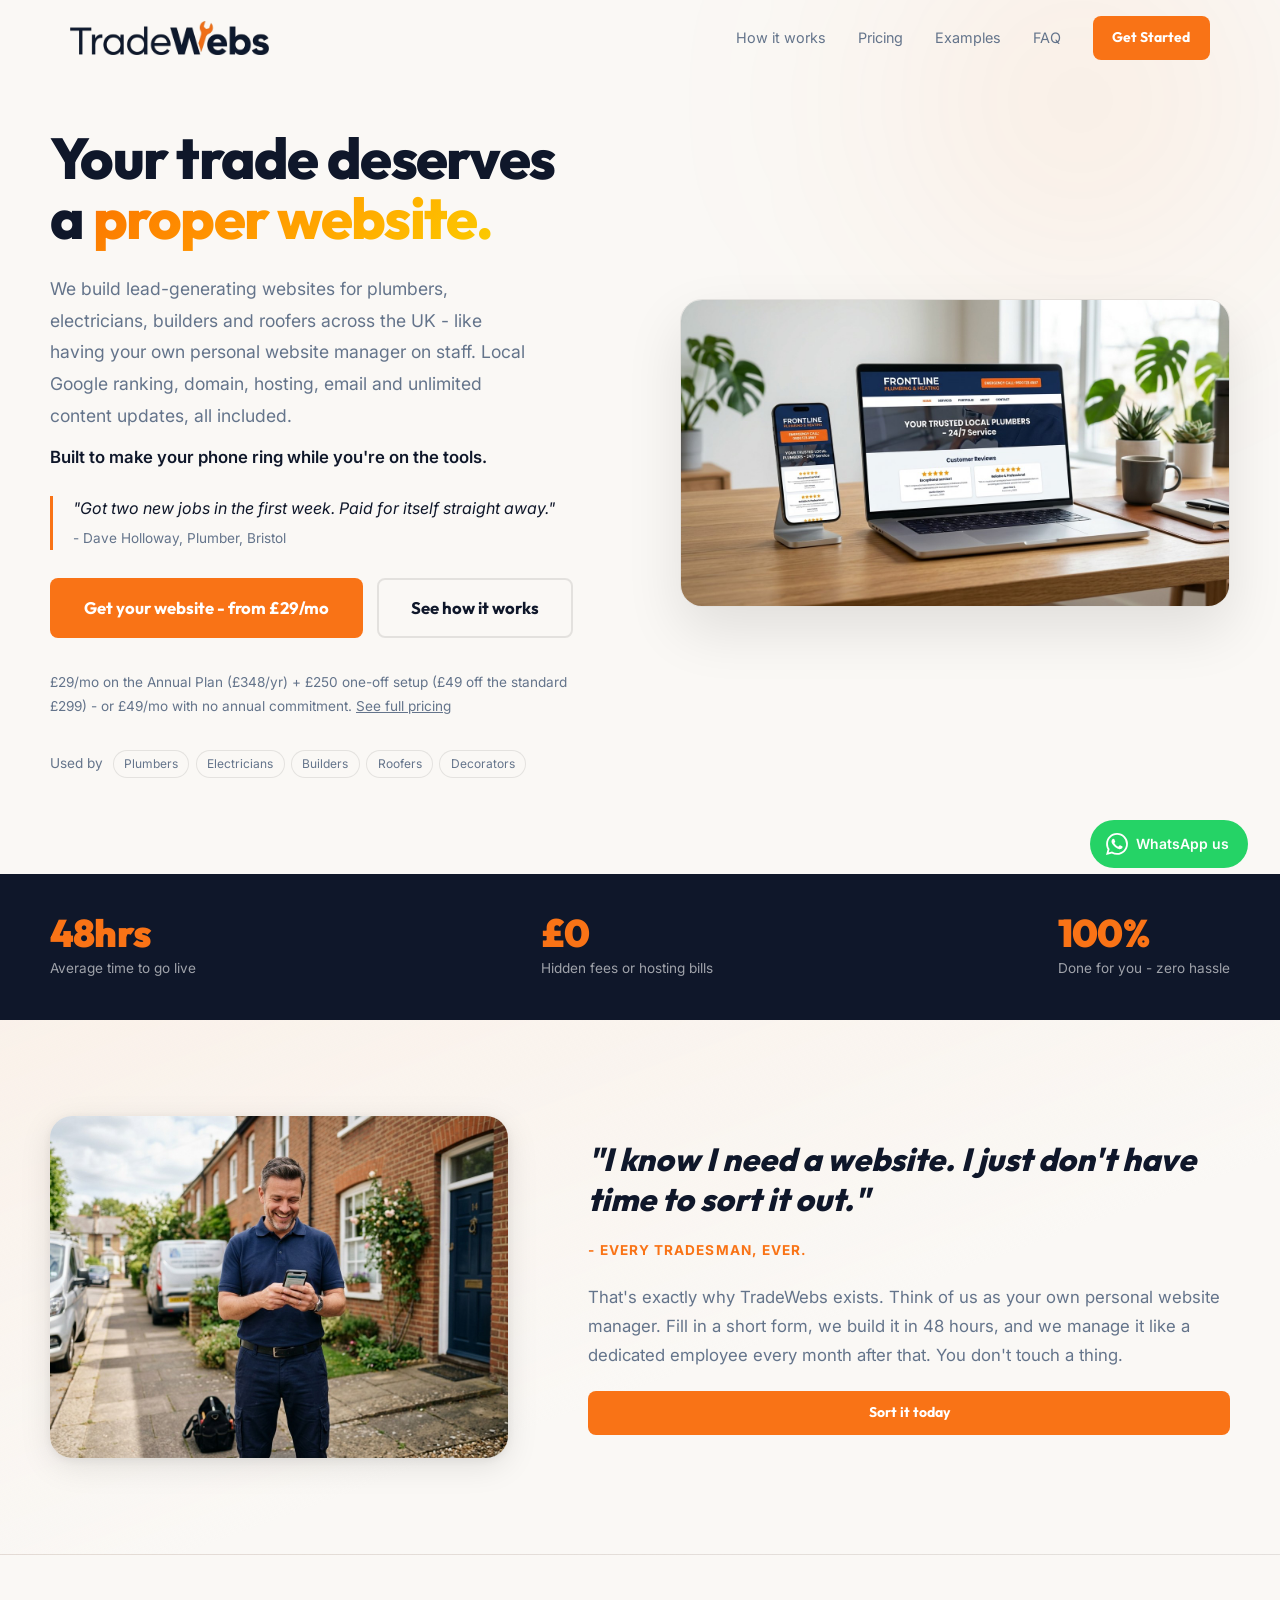
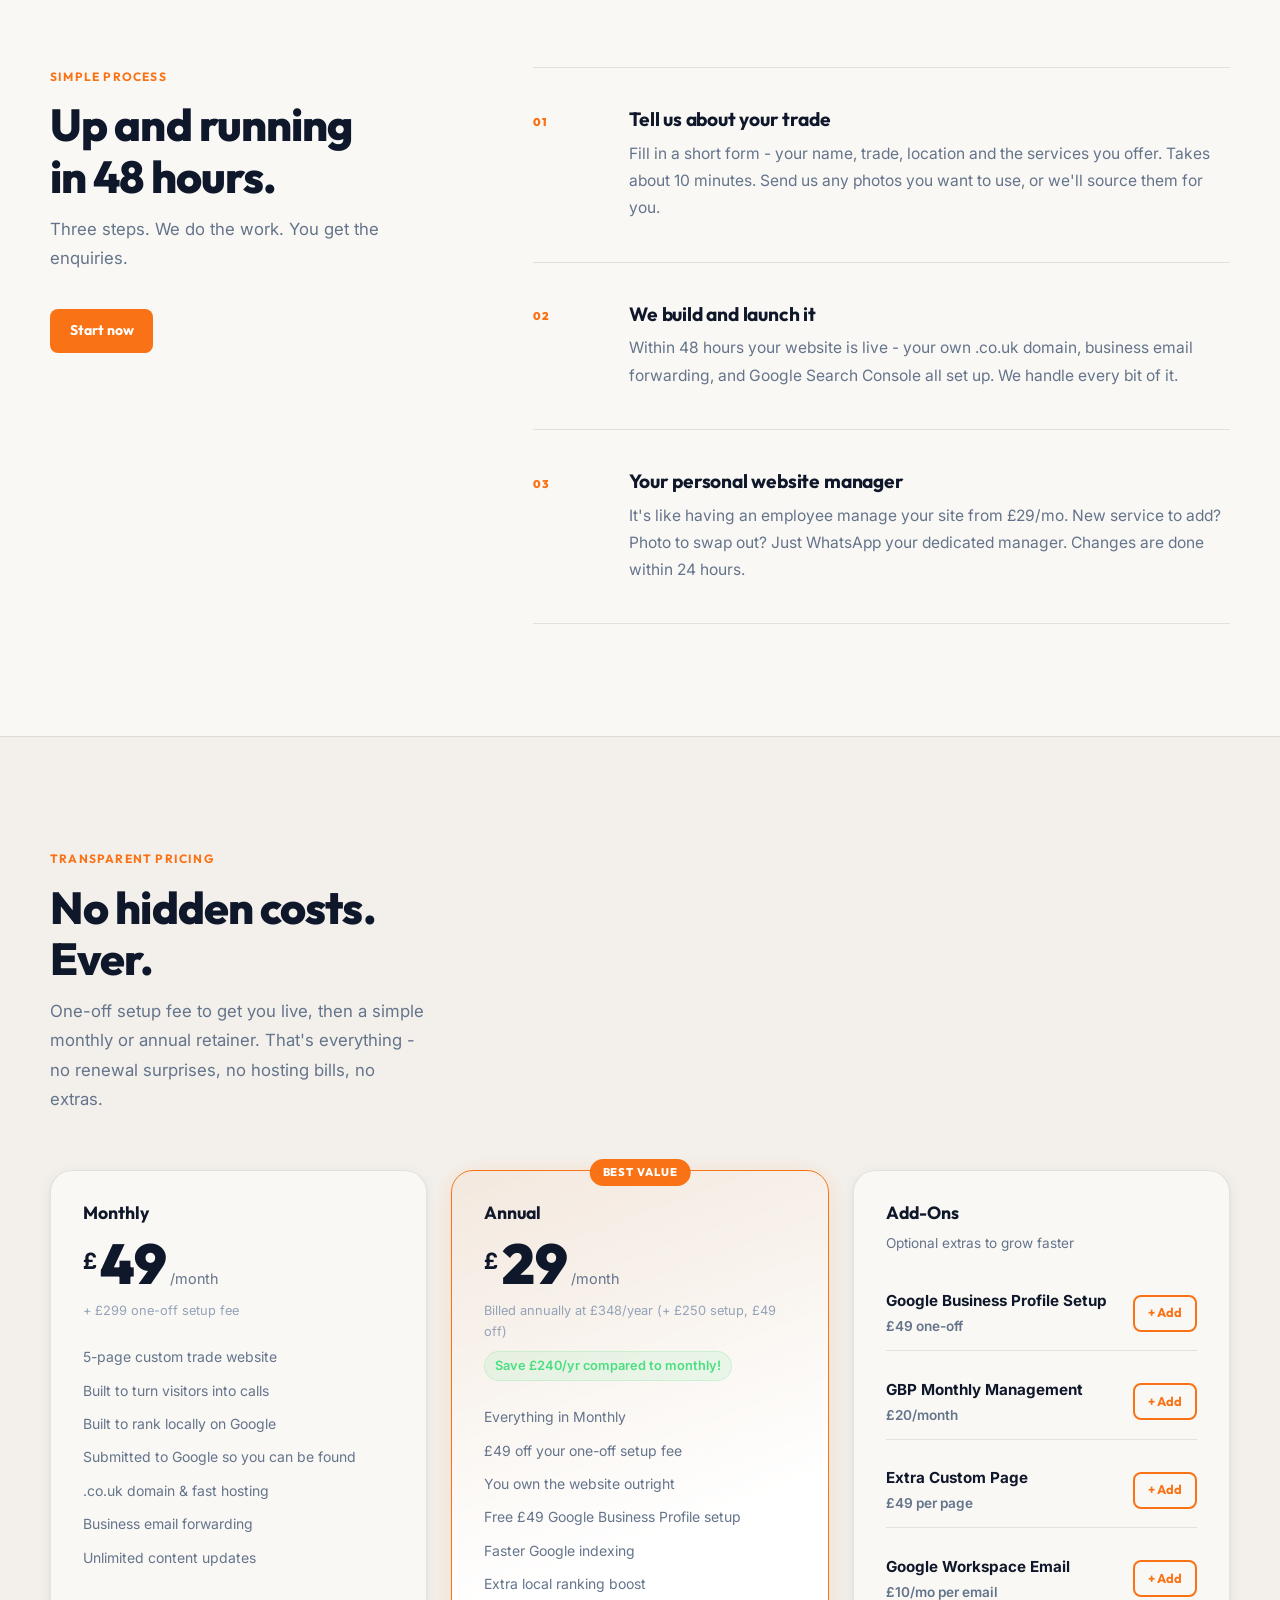
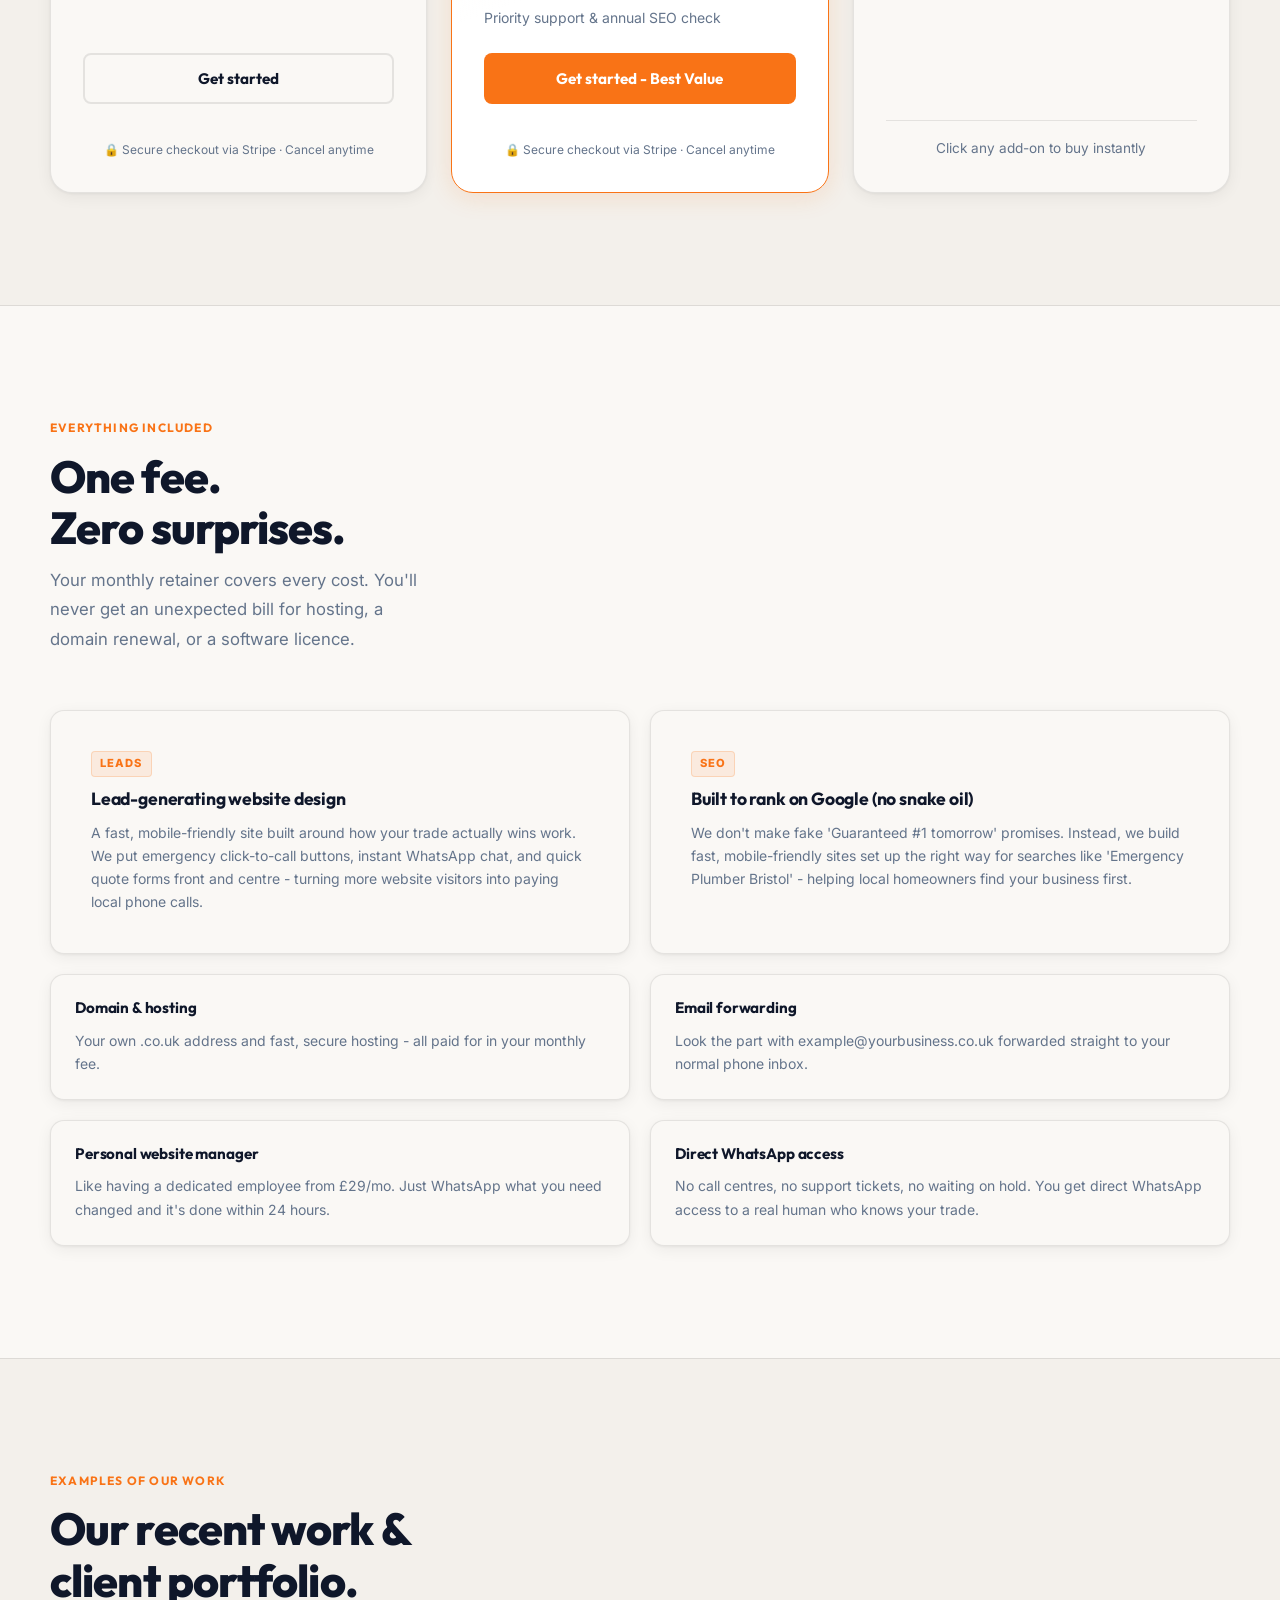
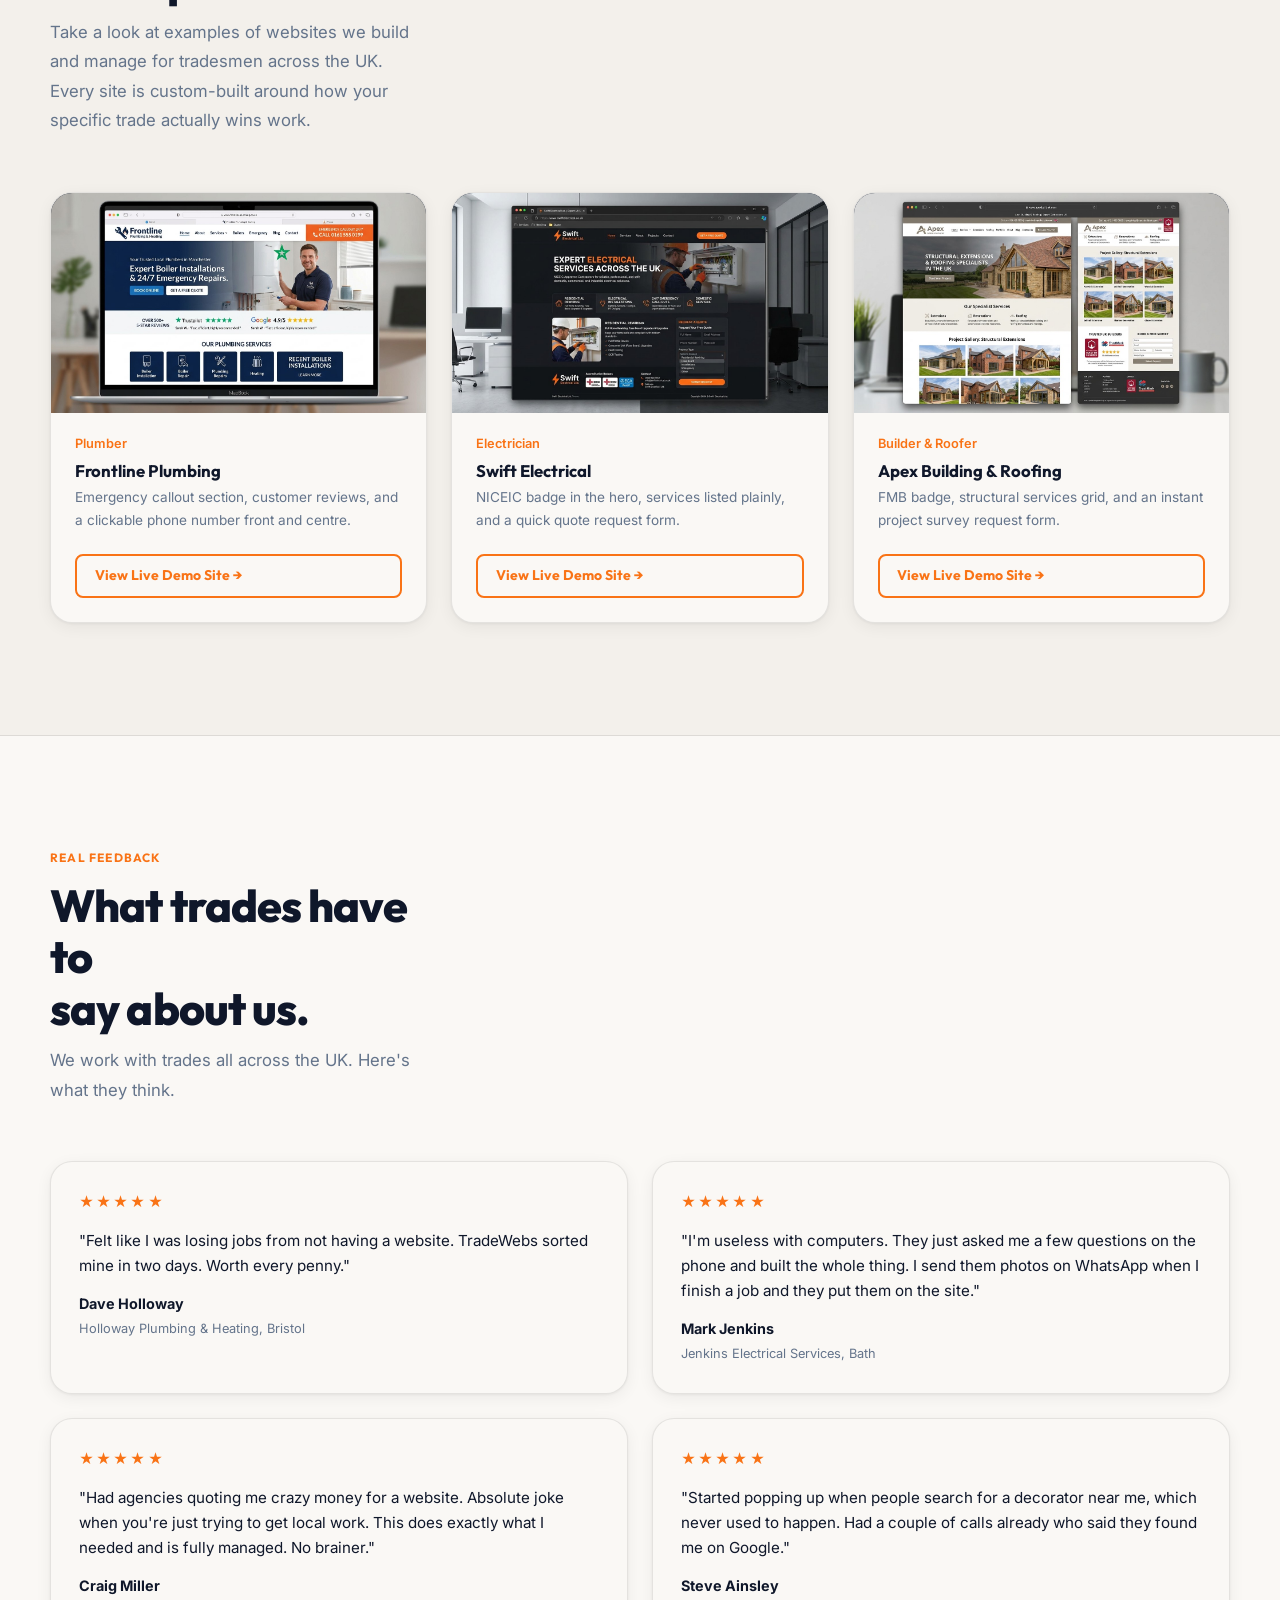
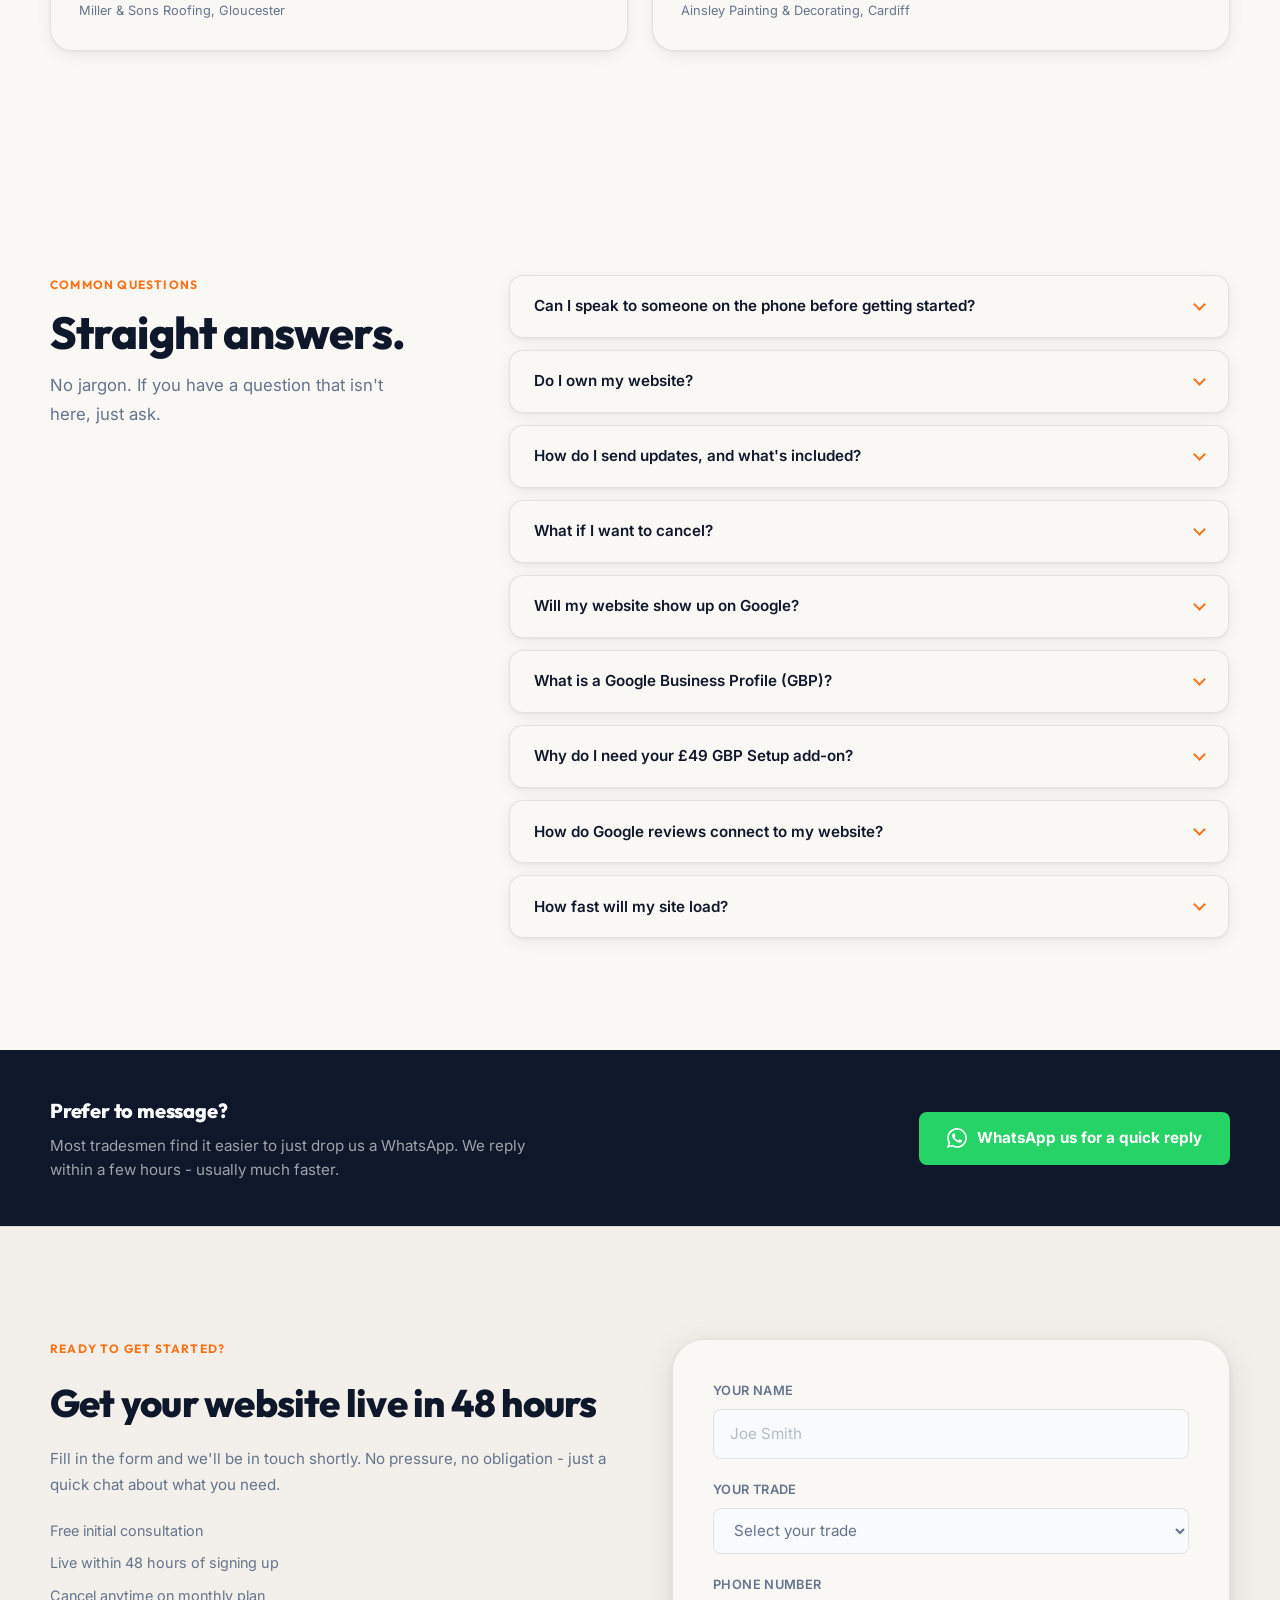
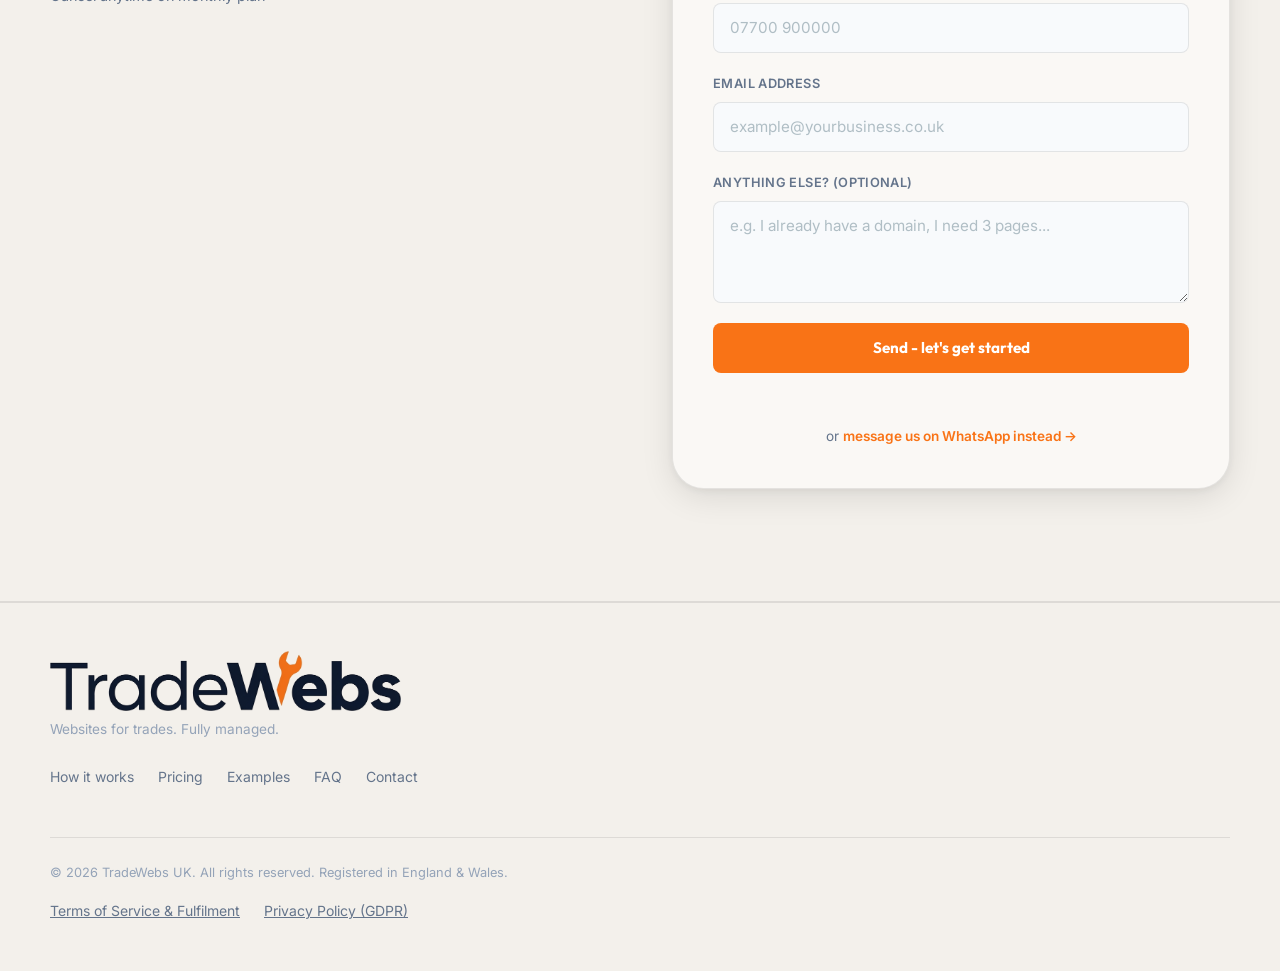
==== commit 558f5b3c: "Update annual pricing: £29/mo (£348/yr) + £250 setup (£49 off standard £299) - Hero, metas, schema, " ====
--- a/index.html
+++ b/index.html
@@ -12,13 +12,13 @@
   <meta property="og:type" content="website" />
   <meta property="og:site_name" content="TradeWebs" />
   <meta property="og:title" content="TradeWebs - Websites for Trades. Fully Managed." />
-  <meta property="og:description" content="Lead-generating websites for UK tradesmen from £20.75/mo. Hosting, domain, email and unlimited content updates all included." />
+  <meta property="og:description" content="Lead-generating websites for UK tradesmen from £29/mo. Hosting, domain, email and unlimited content updates all included." />
   <meta property="og:url" content="https://tradewebs.co.uk/" />
   <meta property="og:image" content="https://tradewebs.co.uk/images/hero.jpg" />
   <meta property="og:locale" content="en_GB" />
   <meta name="twitter:card" content="summary_large_image" />
   <meta name="twitter:title" content="TradeWebs - Websites for Trades. Fully Managed." />
-  <meta name="twitter:description" content="Lead-generating websites for UK tradesmen from £20.75/mo. Hosting, domain, email and unlimited content updates all included." />
+  <meta name="twitter:description" content="Lead-generating websites for UK tradesmen from £29/mo. Hosting, domain, email and unlimited content updates all included." />
   <meta name="twitter:image" content="https://tradewebs.co.uk/images/hero.jpg" />
 
   <link rel="preconnect" href="https://fonts.googleapis.com" />
@@ -37,7 +37,7 @@
     "url": "https://tradewebs.co.uk/",
     "logo": "https://tradewebs.co.uk/images/logo.png",
     "image": "https://tradewebs.co.uk/images/hero.jpg",
-    "description": "TradeWebs builds and manages lead-generating websites for tradesmen across the UK - hosting, domain, email and unlimited content updates included from £20.75/mo.",
+    "description": "TradeWebs builds and manages lead-generating websites for tradesmen across the UK - hosting, domain, email and unlimited content updates included from £29/mo.",
     "priceRange": "££",
     "areaServed": { "@type": "Country", "name": "United Kingdom" },
     "address": { "@type": "PostalAddress", "addressCountry": "GB" },
@@ -107,10 +107,10 @@
           <cite>- Dave Holloway, Plumber, Bristol</cite>
         </blockquote>
         <div class="hero__actions reveal">
-          <a href="#contact" class="btn btn--lg" id="hero-cta">Get your website - from £20.75/mo</a>
+          <a href="#contact" class="btn btn--lg" id="hero-cta">Get your website - from £29/mo</a>
           <a href="#how-it-works" class="btn btn--ghost btn--lg">See how it works</a>
         </div>
-        <p class="hero__price-note reveal">£20.75/mo on the Annual Plan (£249/yr) + £299 one-off setup - or £49/mo with no annual commitment. <a href="#pricing">See full pricing</a></p>
+        <p class="hero__price-note reveal">£29/mo on the Annual Plan (£348/yr) + £250 one-off setup (£49 off the standard £299) - or £49/mo with no annual commitment. <a href="#pricing">See full pricing</a></p>
         <div class="hero__trust reveal">
           <span>Used by</span>
           <div class="hero__trades">
@@ -208,7 +208,7 @@
           <div class="step-item__num" aria-hidden="true">03</div>
           <div class="step-item__body">
             <h3 class="step-item__title">Your personal website manager</h3>
-            <p class="step-item__desc">It's like having an employee manage your site from £20.75/mo. New service to add? Photo to swap out? Just WhatsApp your dedicated manager. Changes are done within 24 hours.</p>
+            <p class="step-item__desc">It's like having an employee manage your site from £29/mo. New service to add? Photo to swap out? Just WhatsApp your dedicated manager. Changes are done within 24 hours.</p>
           </div>
         </li>
       </ol>
@@ -253,21 +253,22 @@
             <h3 class="pricing-card__name">Annual</h3>
             <div class="pricing-card__price">
               <span class="pricing-card__currency">£</span>
-              <span class="pricing-card__amount">20.75</span>
+              <span class="pricing-card__amount">29</span>
               <span class="pricing-card__period">/month</span>
             </div>
-            <p class="pricing-card__setup">Billed annually at £249/year (+ £299 setup)</p>
-            <p class="pricing-card__saving">Save £339/yr compared to monthly!</p>
+            <p class="pricing-card__setup">Billed annually at £348/year (+ £250 setup, £49 off)</p>
+            <p class="pricing-card__saving">Save £240/yr compared to monthly!</p>
           </div>
           <ul class="pricing-card__features" role="list">
             <li>Everything in Monthly</li>
+            <li>£49 off your one-off setup fee</li>
             <li>You own the website outright</li>
             <li>Free £49 Google Business Profile setup</li>
             <li>Faster Google indexing</li>
             <li>Extra local ranking boost</li>
             <li>Priority support &amp; annual SEO check</li>
           </ul>
-          <a href="https://buy.stripe.com/5kQ00m3zIdNjgSD0H66oo01" target="_blank" rel="noopener" class="btn btn--primary btn--full" id="pricing-yearly-cta">Get started - Best Value</a>
+          <a href="https://buy.stripe.com/fZubJ4gmu9x36dZ75u6oo06" target="_blank" rel="noopener" class="btn btn--primary btn--full" id="pricing-yearly-cta">Get started - Best Value</a>
           <p class="pricing-card__secure">🔒 Secure checkout via Stripe · Cancel anytime</p>
         </div>
 
@@ -345,7 +346,7 @@
         </div>
         <div class="feature feature--small reveal" id="feature-updates">
           <h3 class="feature__title">Personal website manager</h3>
-          <p class="feature__desc">Like having a dedicated employee from £20.75/mo. Just WhatsApp what you need changed and it's done within 24 hours.</p>
+          <p class="feature__desc">Like having a dedicated employee from £29/mo. Just WhatsApp what you need changed and it's done within 24 hours.</p>
         </div>
         <div class="feature feature--small reveal" id="feature-support">
           <h3 class="feature__title">Direct WhatsApp access</h3>
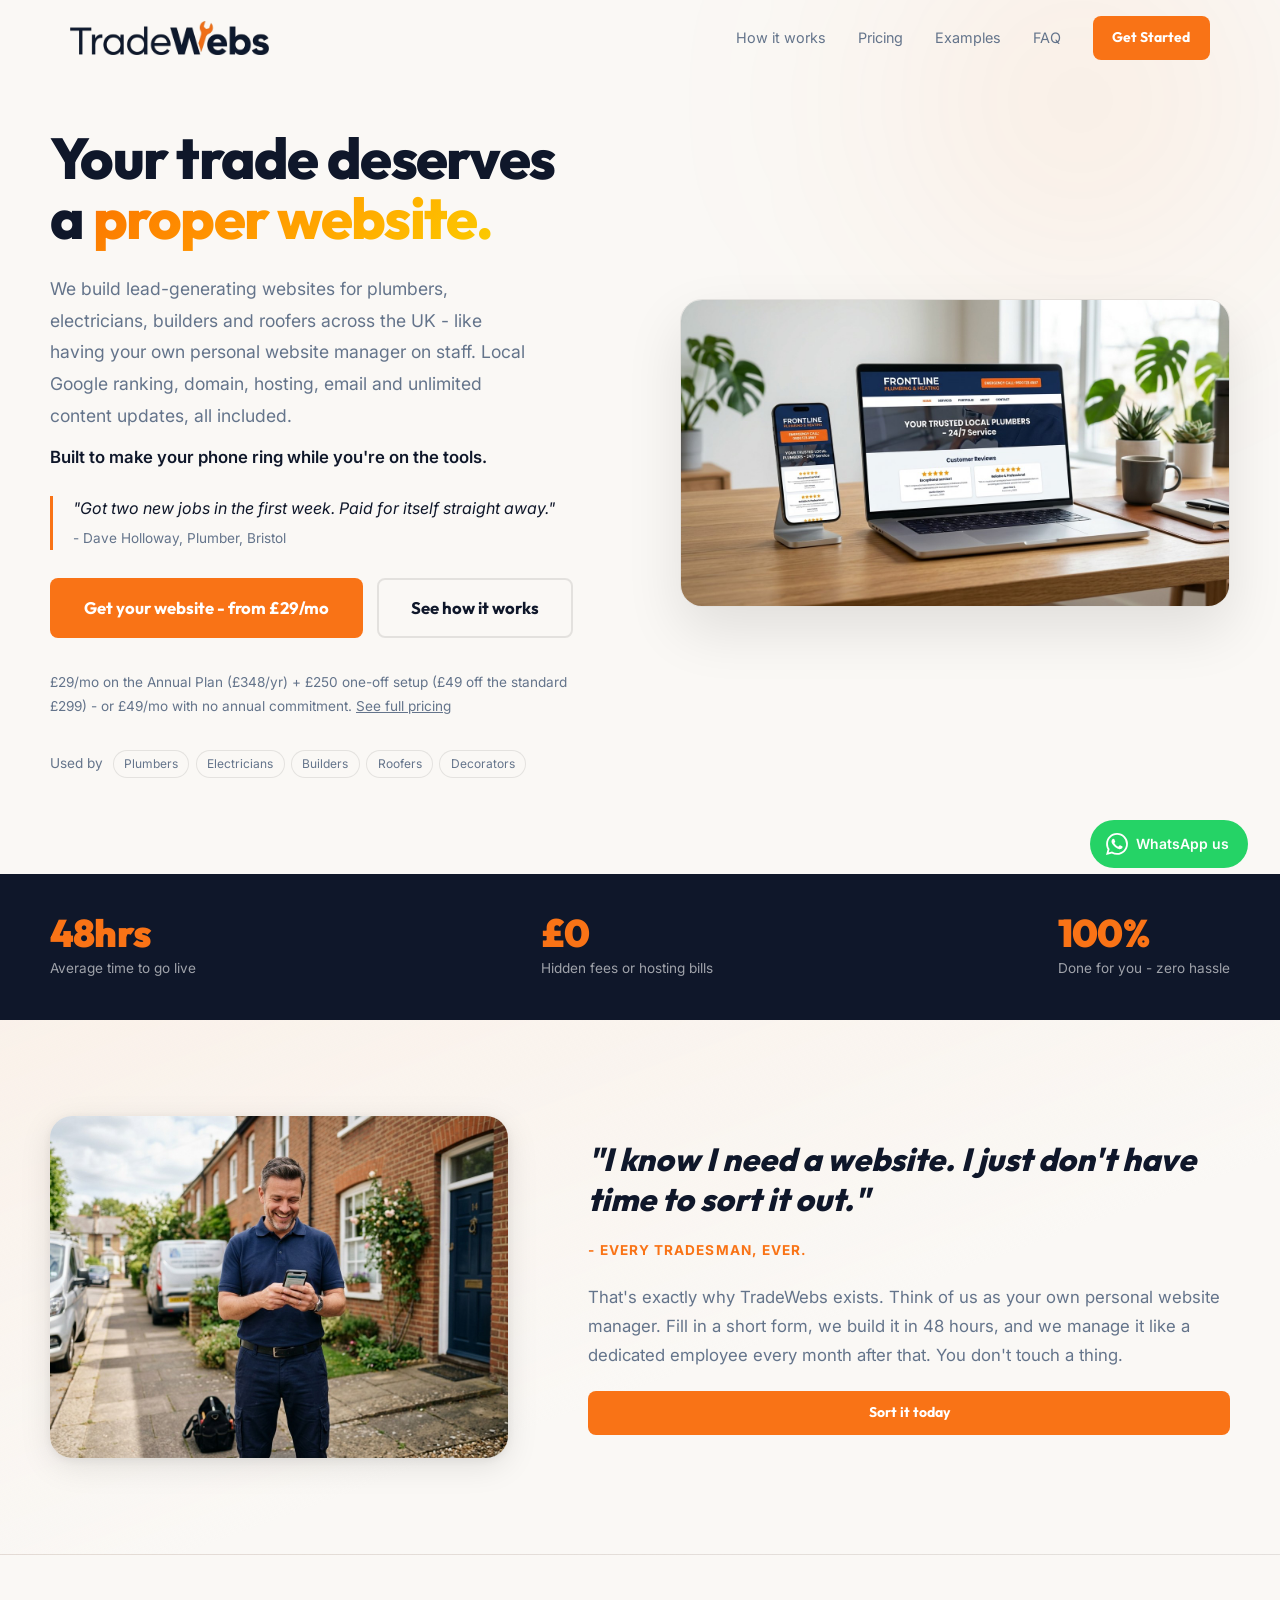
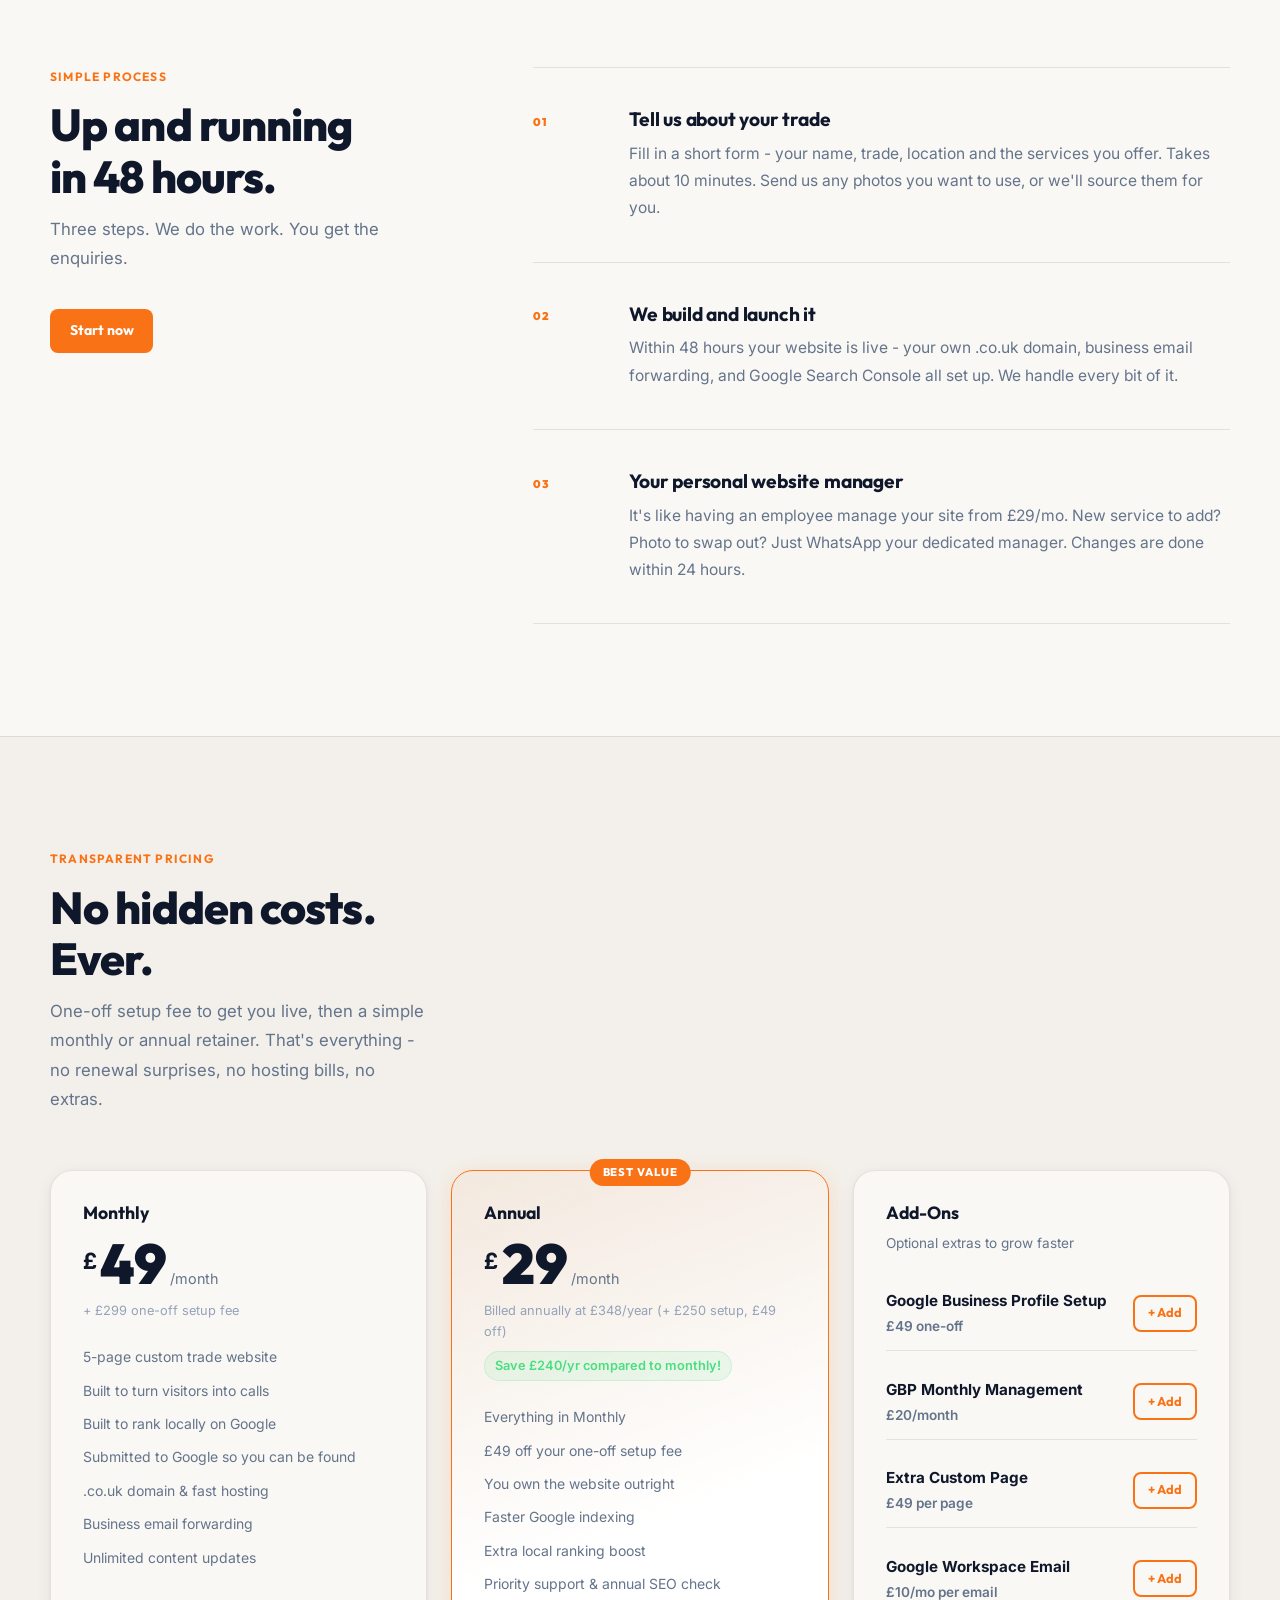
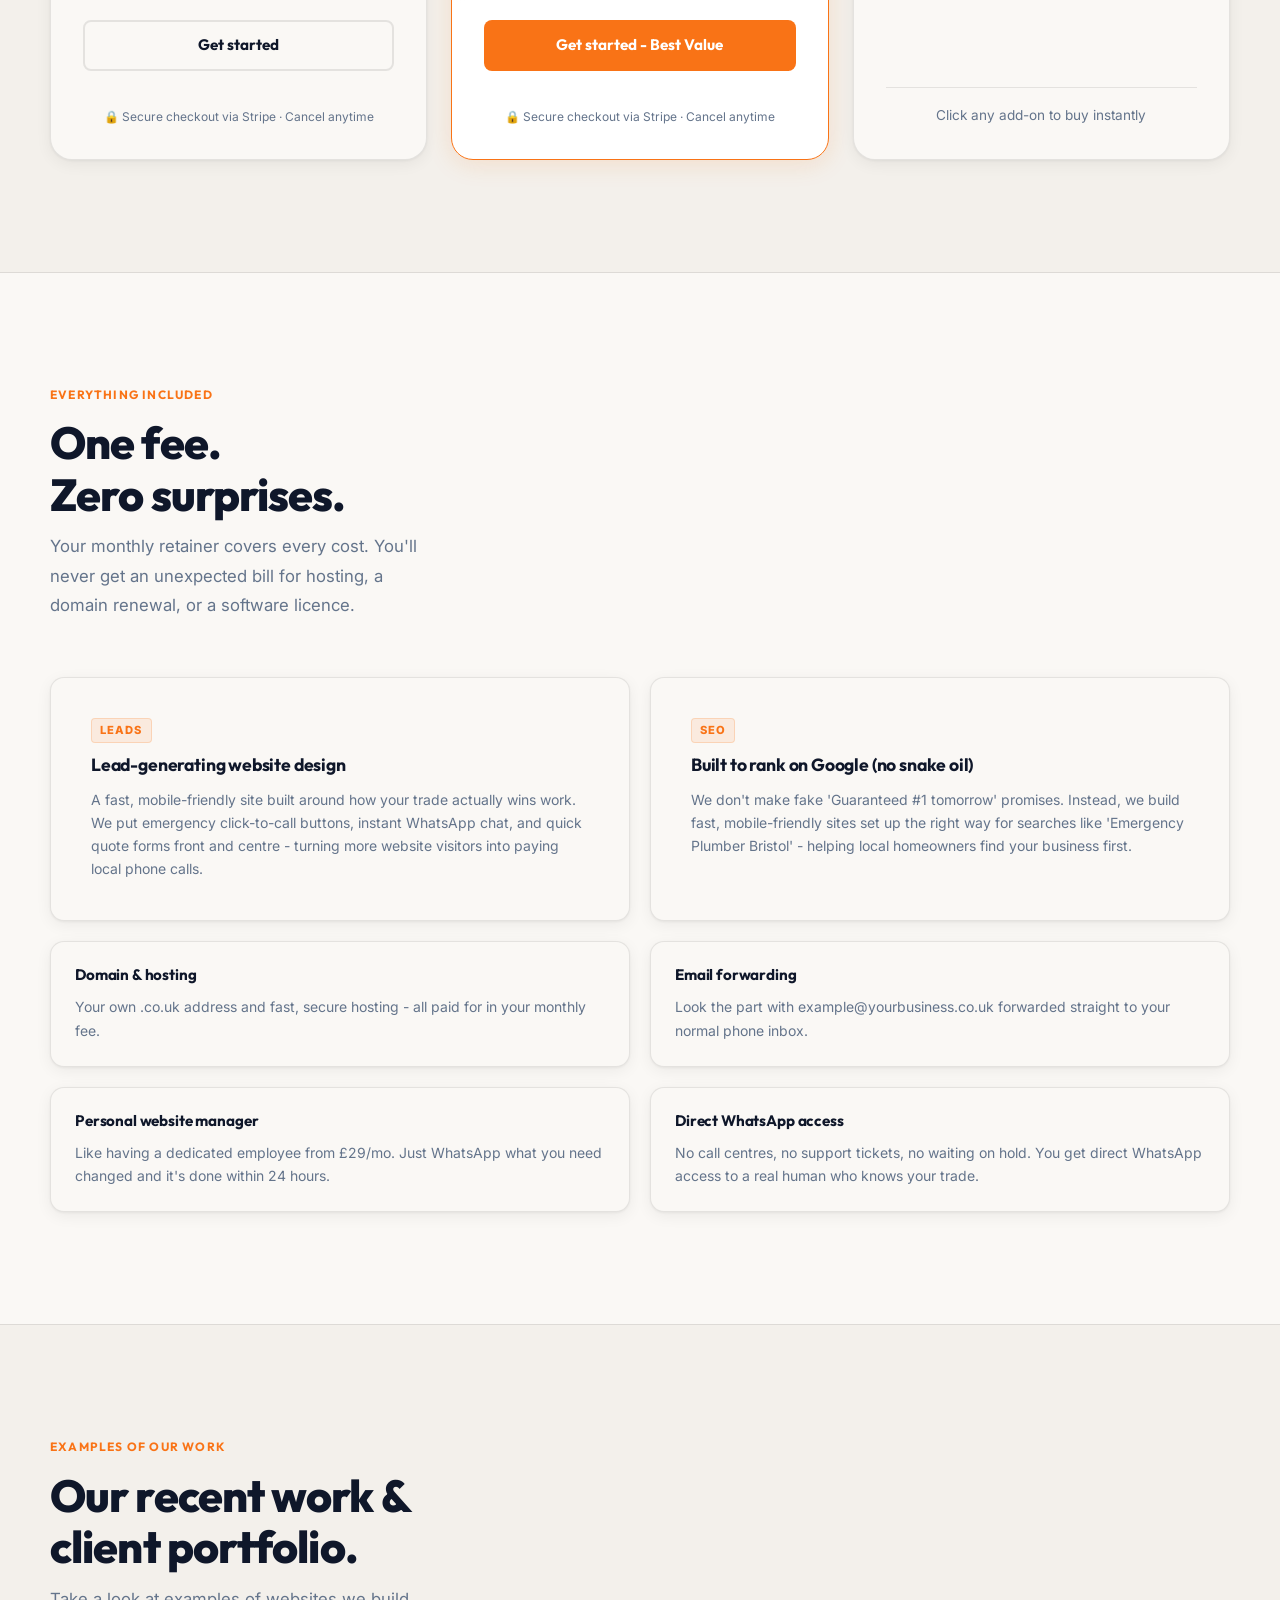
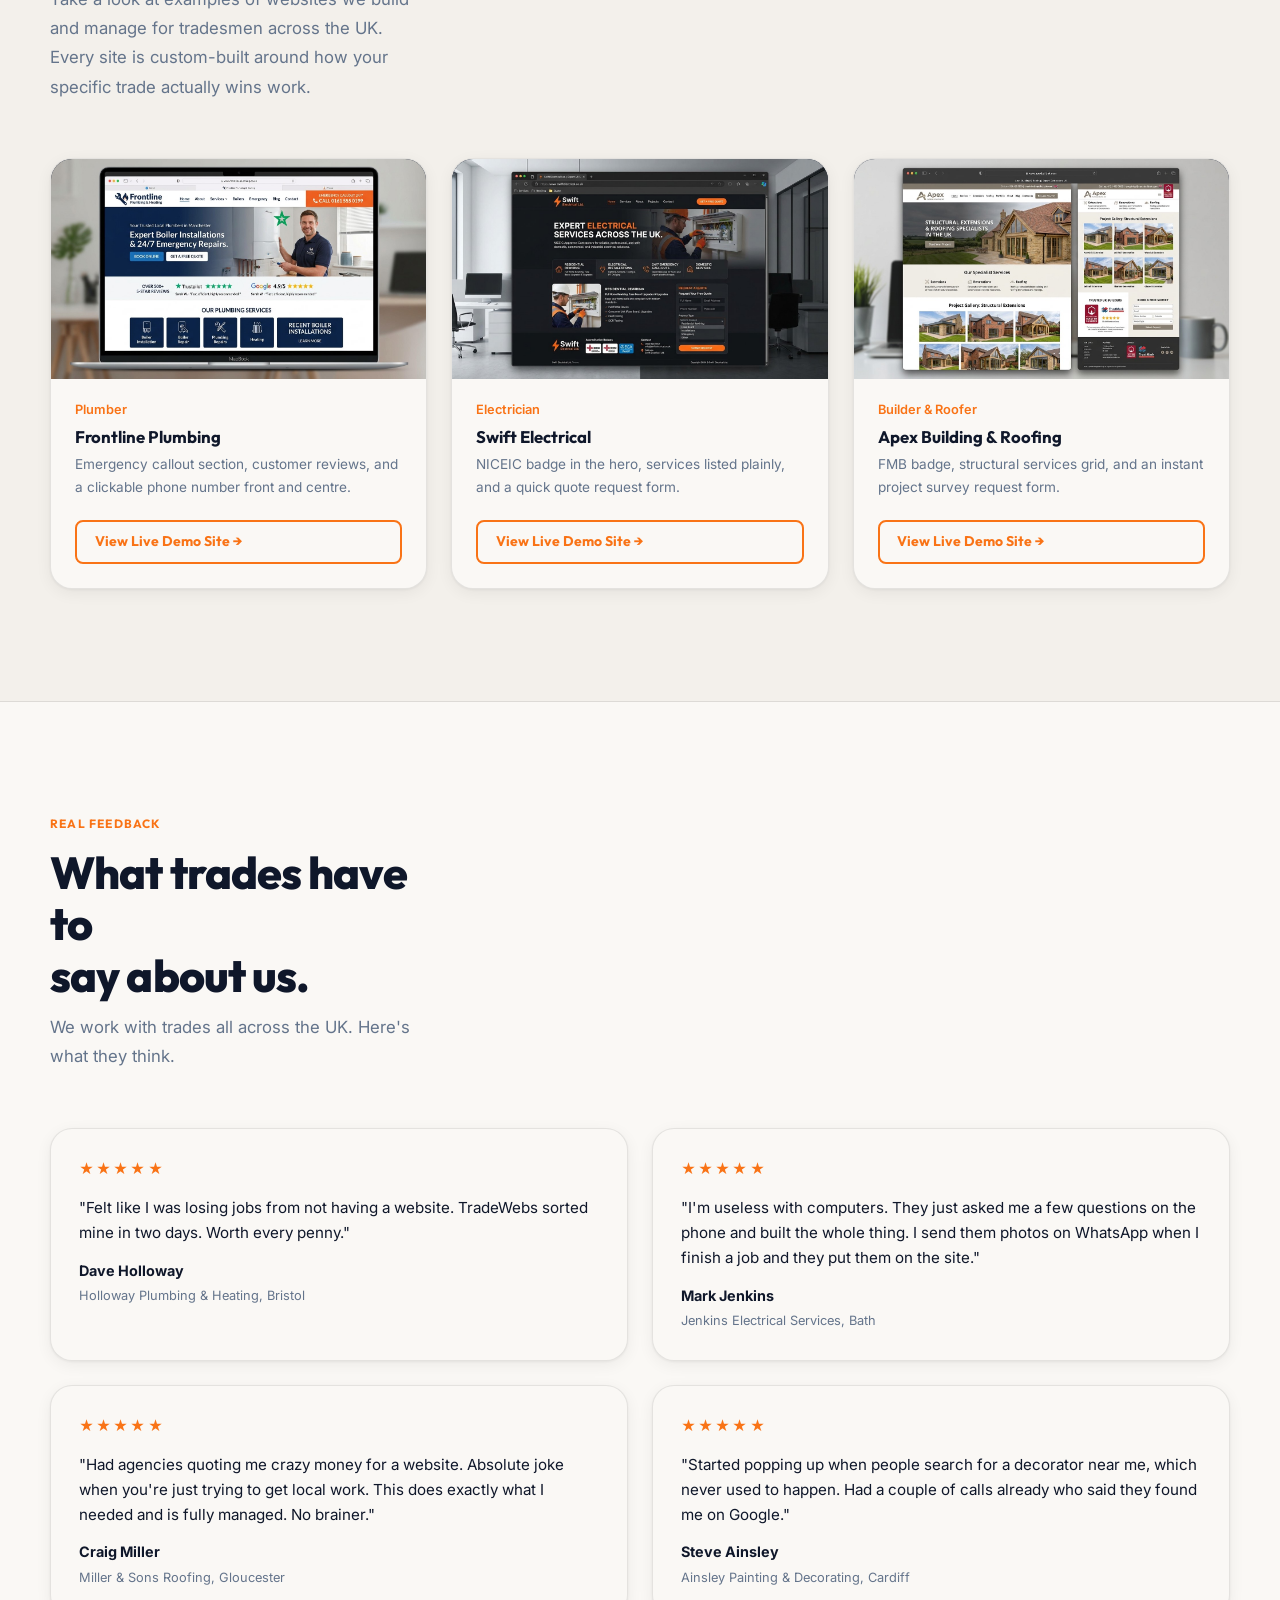
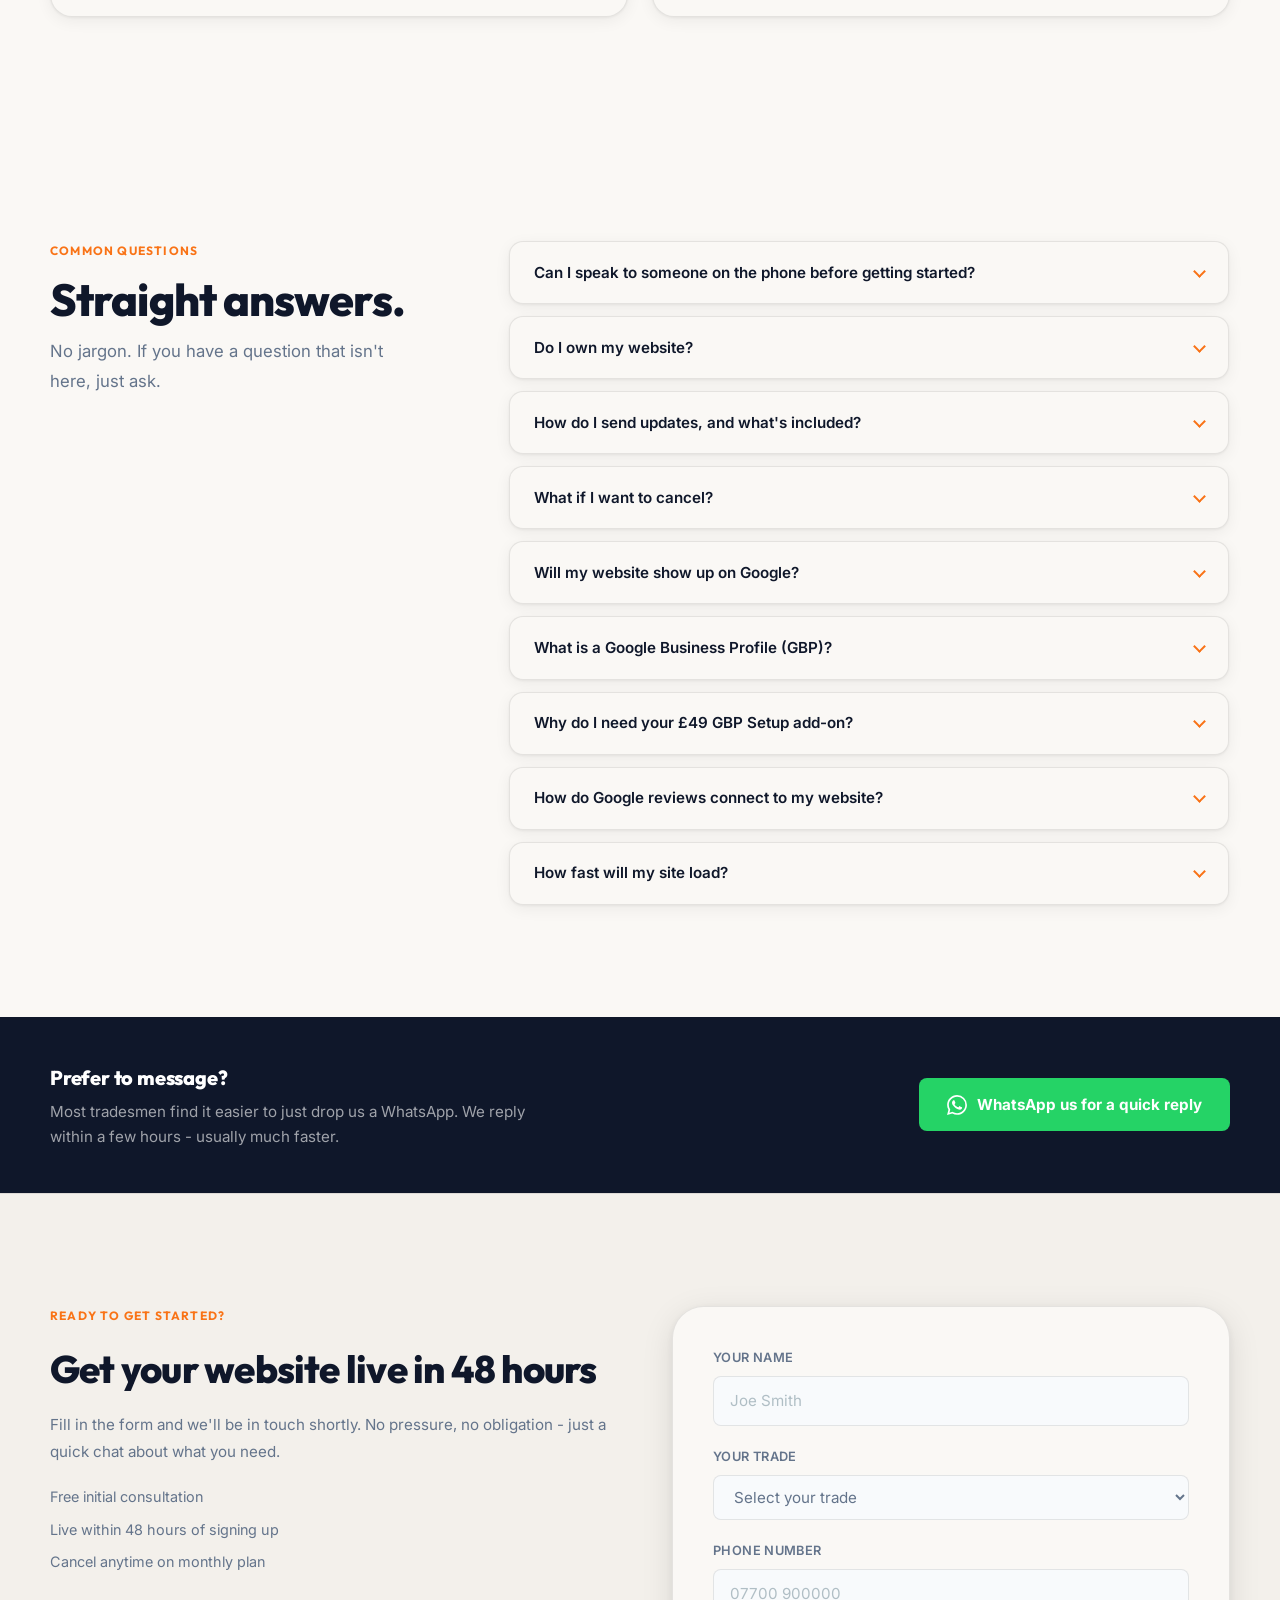
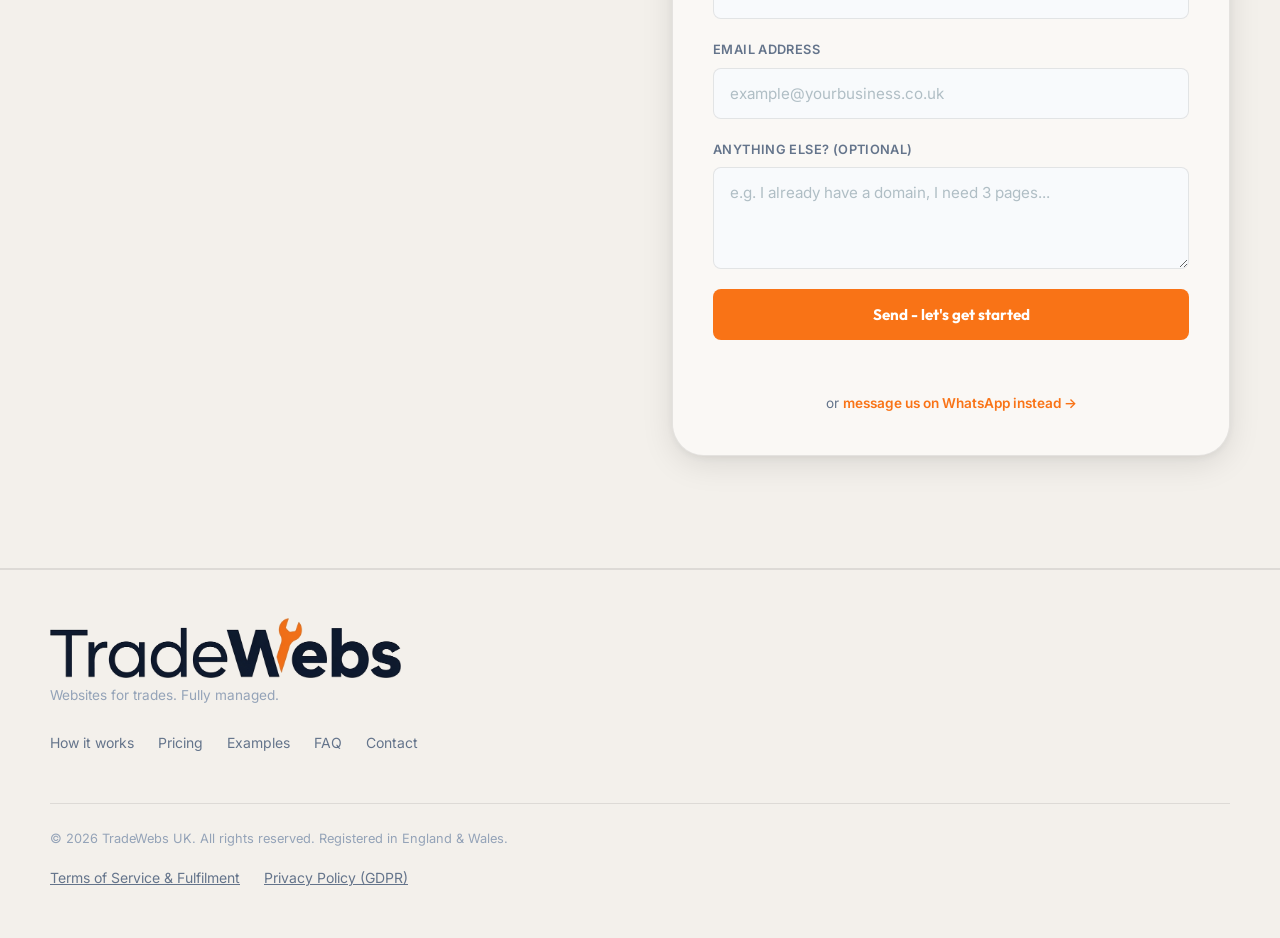
==== commit 109dd4a3: "Remove bundled GBP setup from Annual plan - strictly an add-on Co-Authored-By: Claude Fable 5 <norep" ====
--- a/index.html
+++ b/index.html
@@ -263,7 +263,6 @@
             <li>Everything in Monthly</li>
             <li>£49 off your one-off setup fee</li>
             <li>You own the website outright</li>
-            <li>Free £49 Google Business Profile setup</li>
             <li>Faster Google indexing</li>
             <li>Extra local ranking boost</li>
             <li>Priority support &amp; annual SEO check</li>
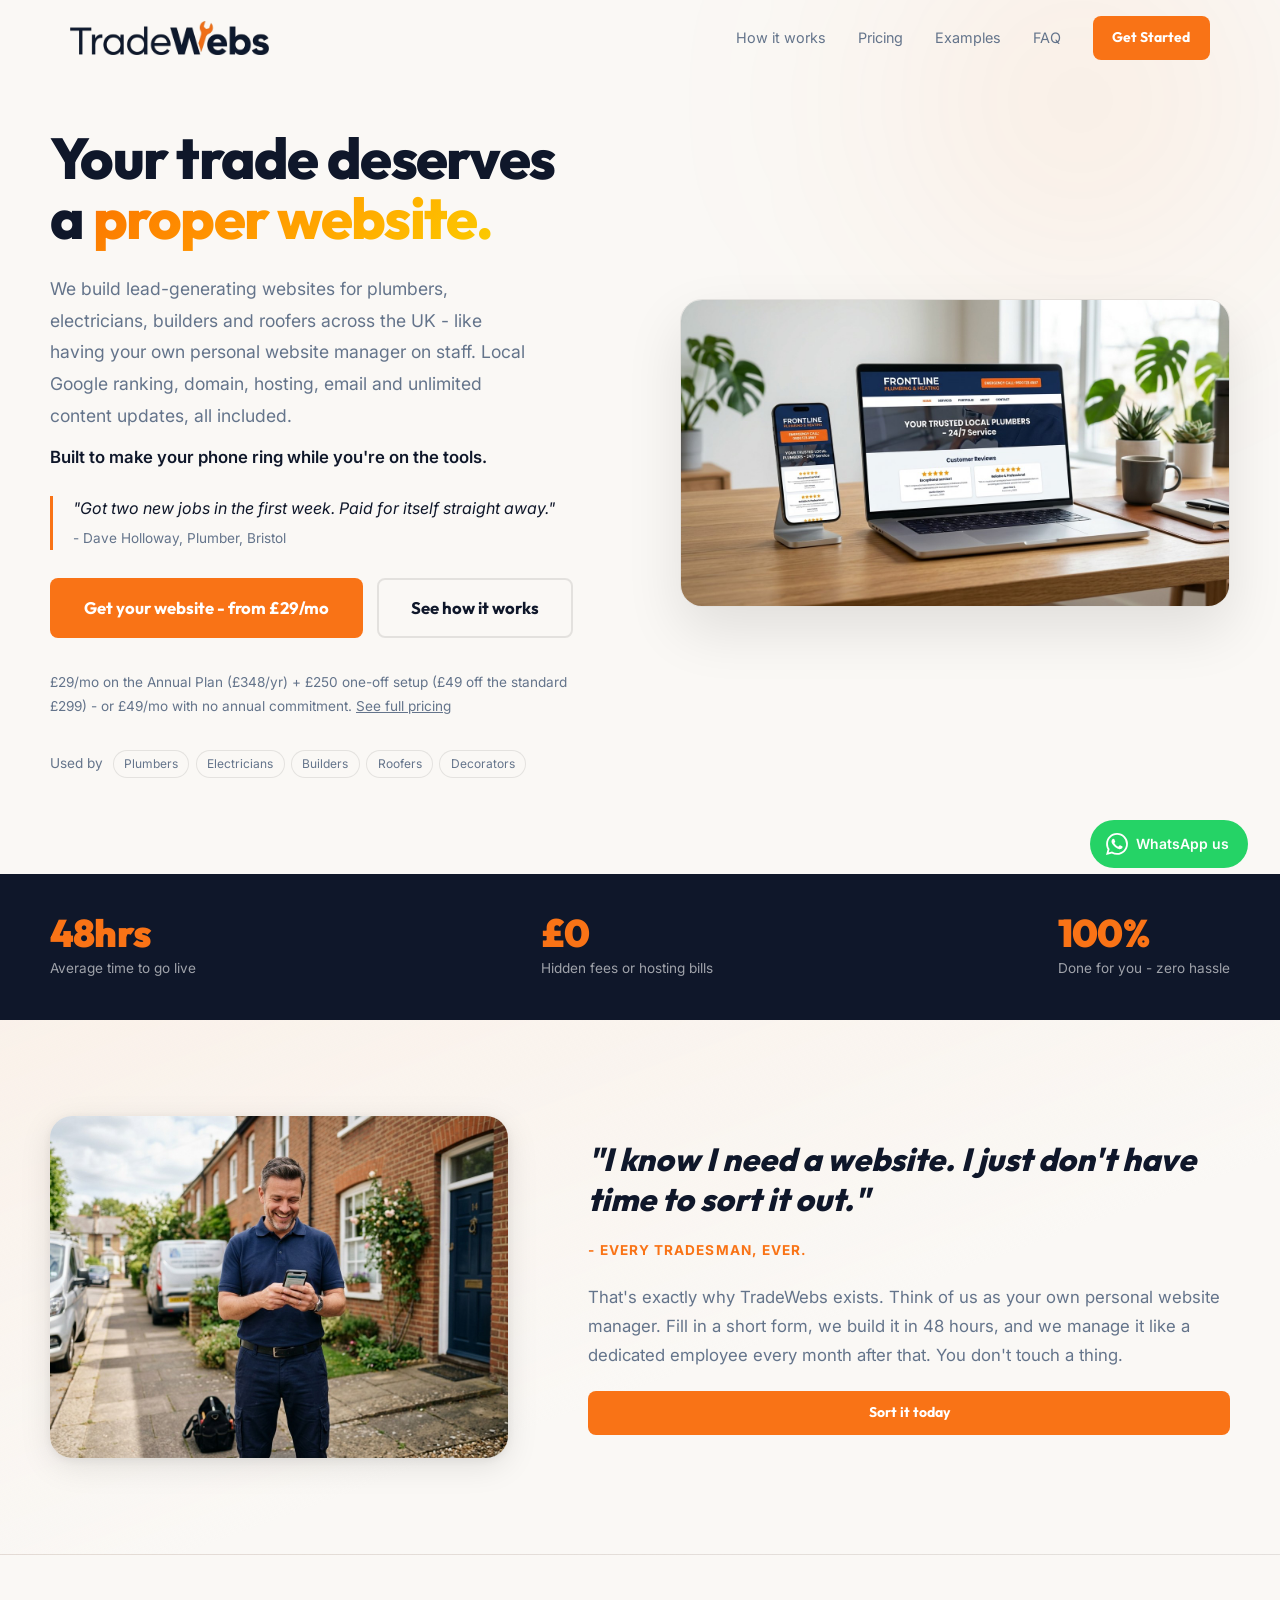
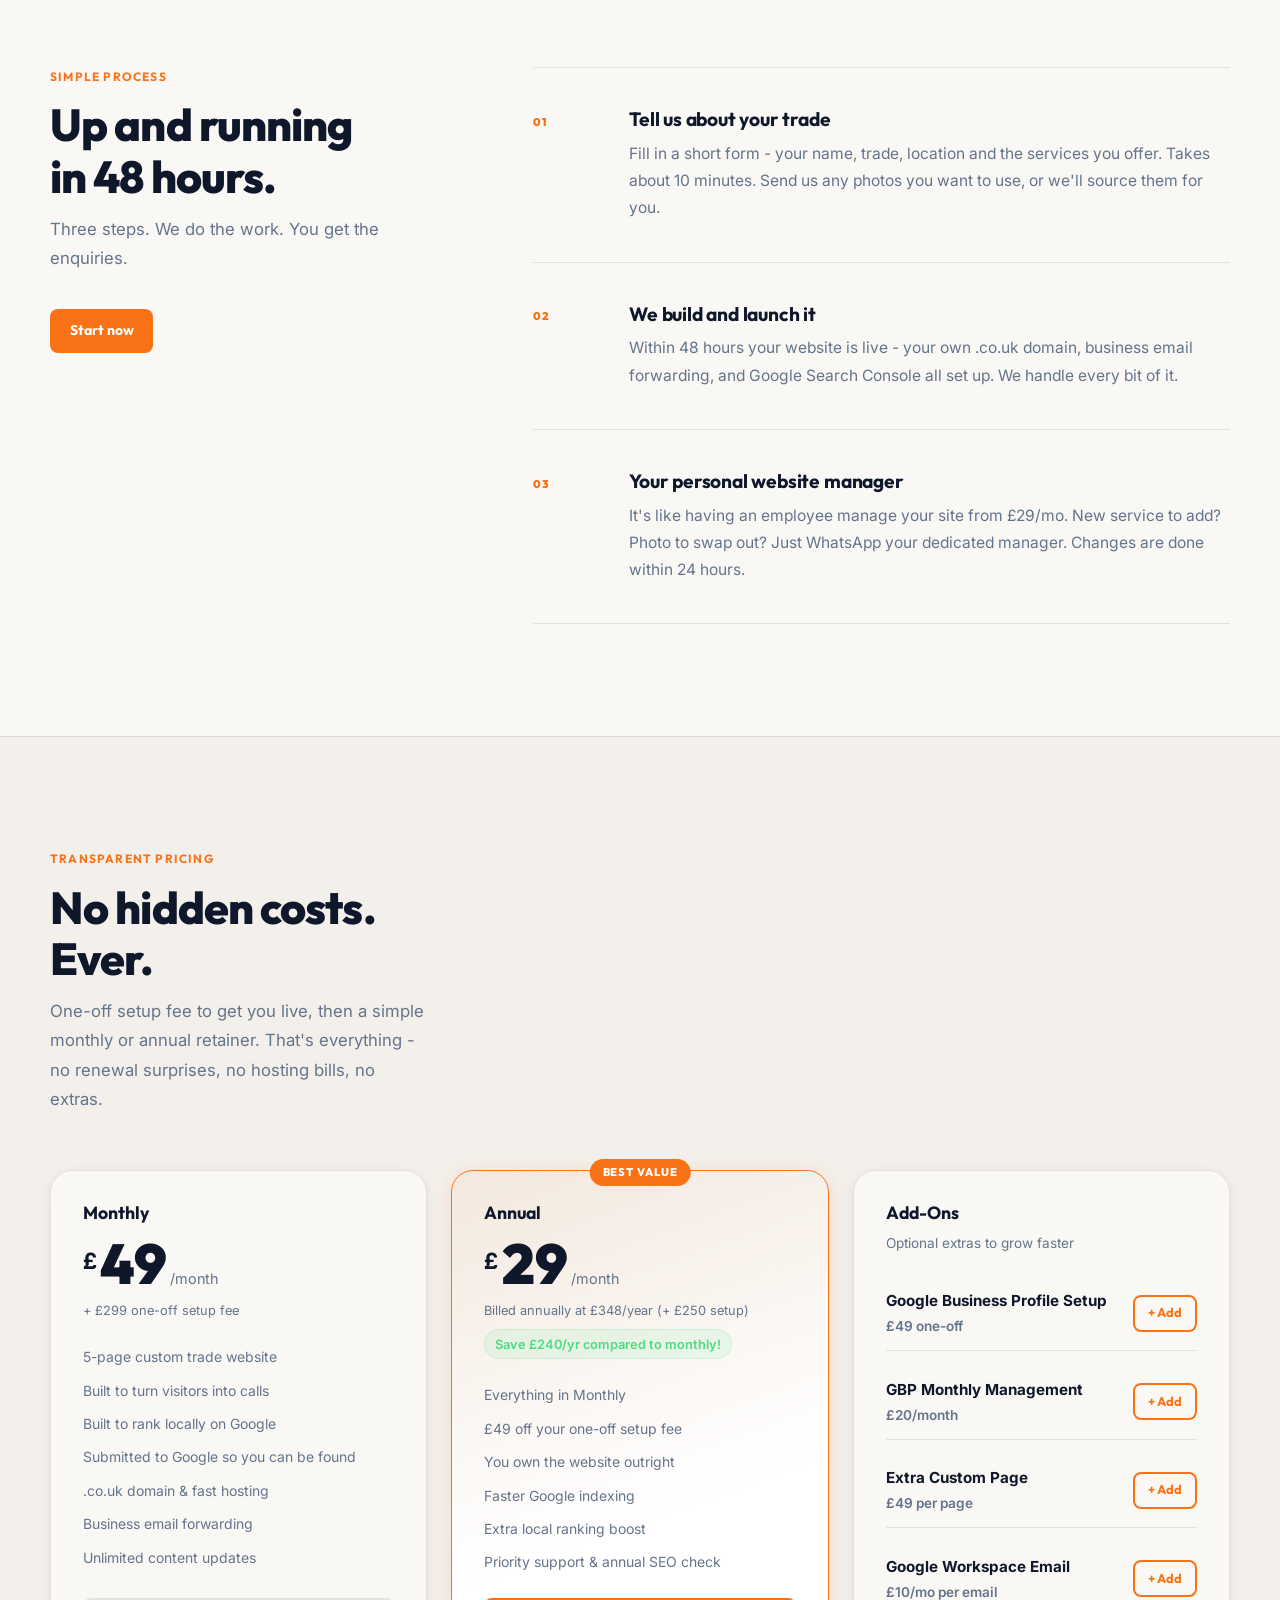
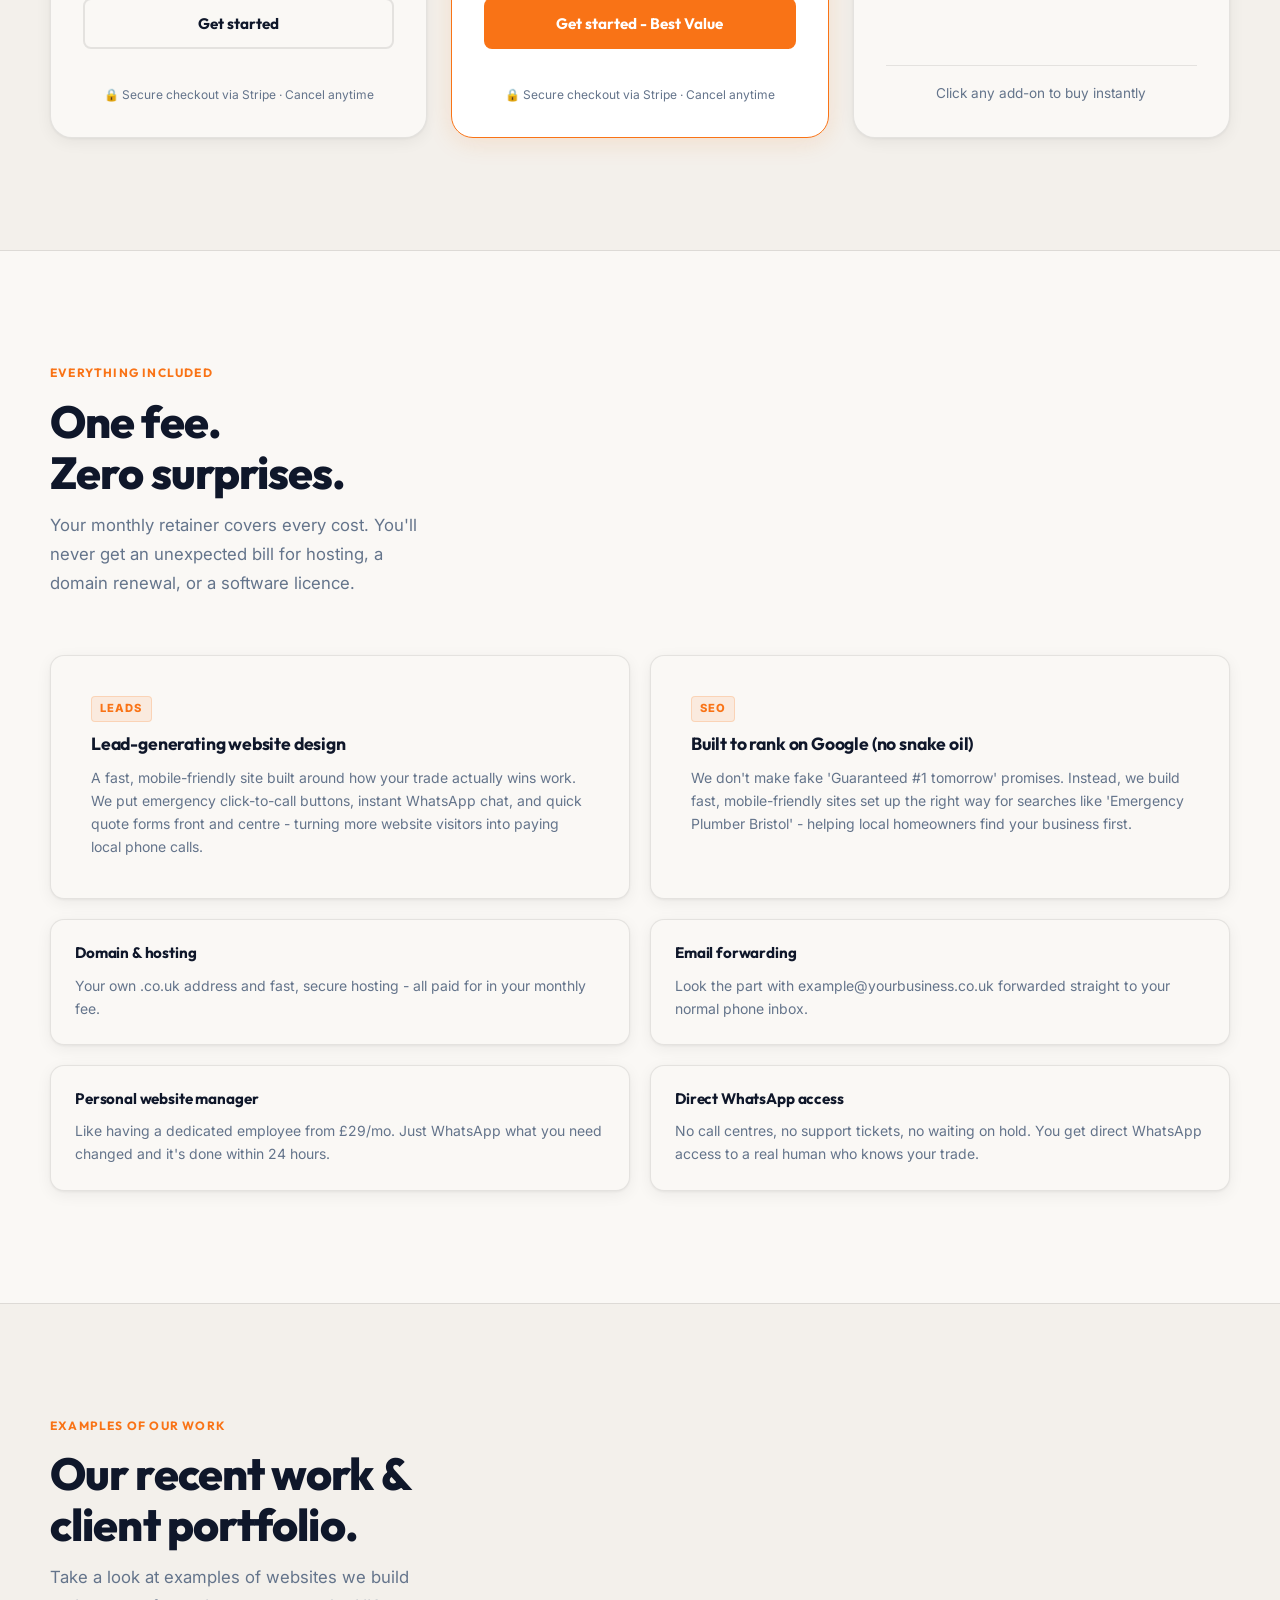
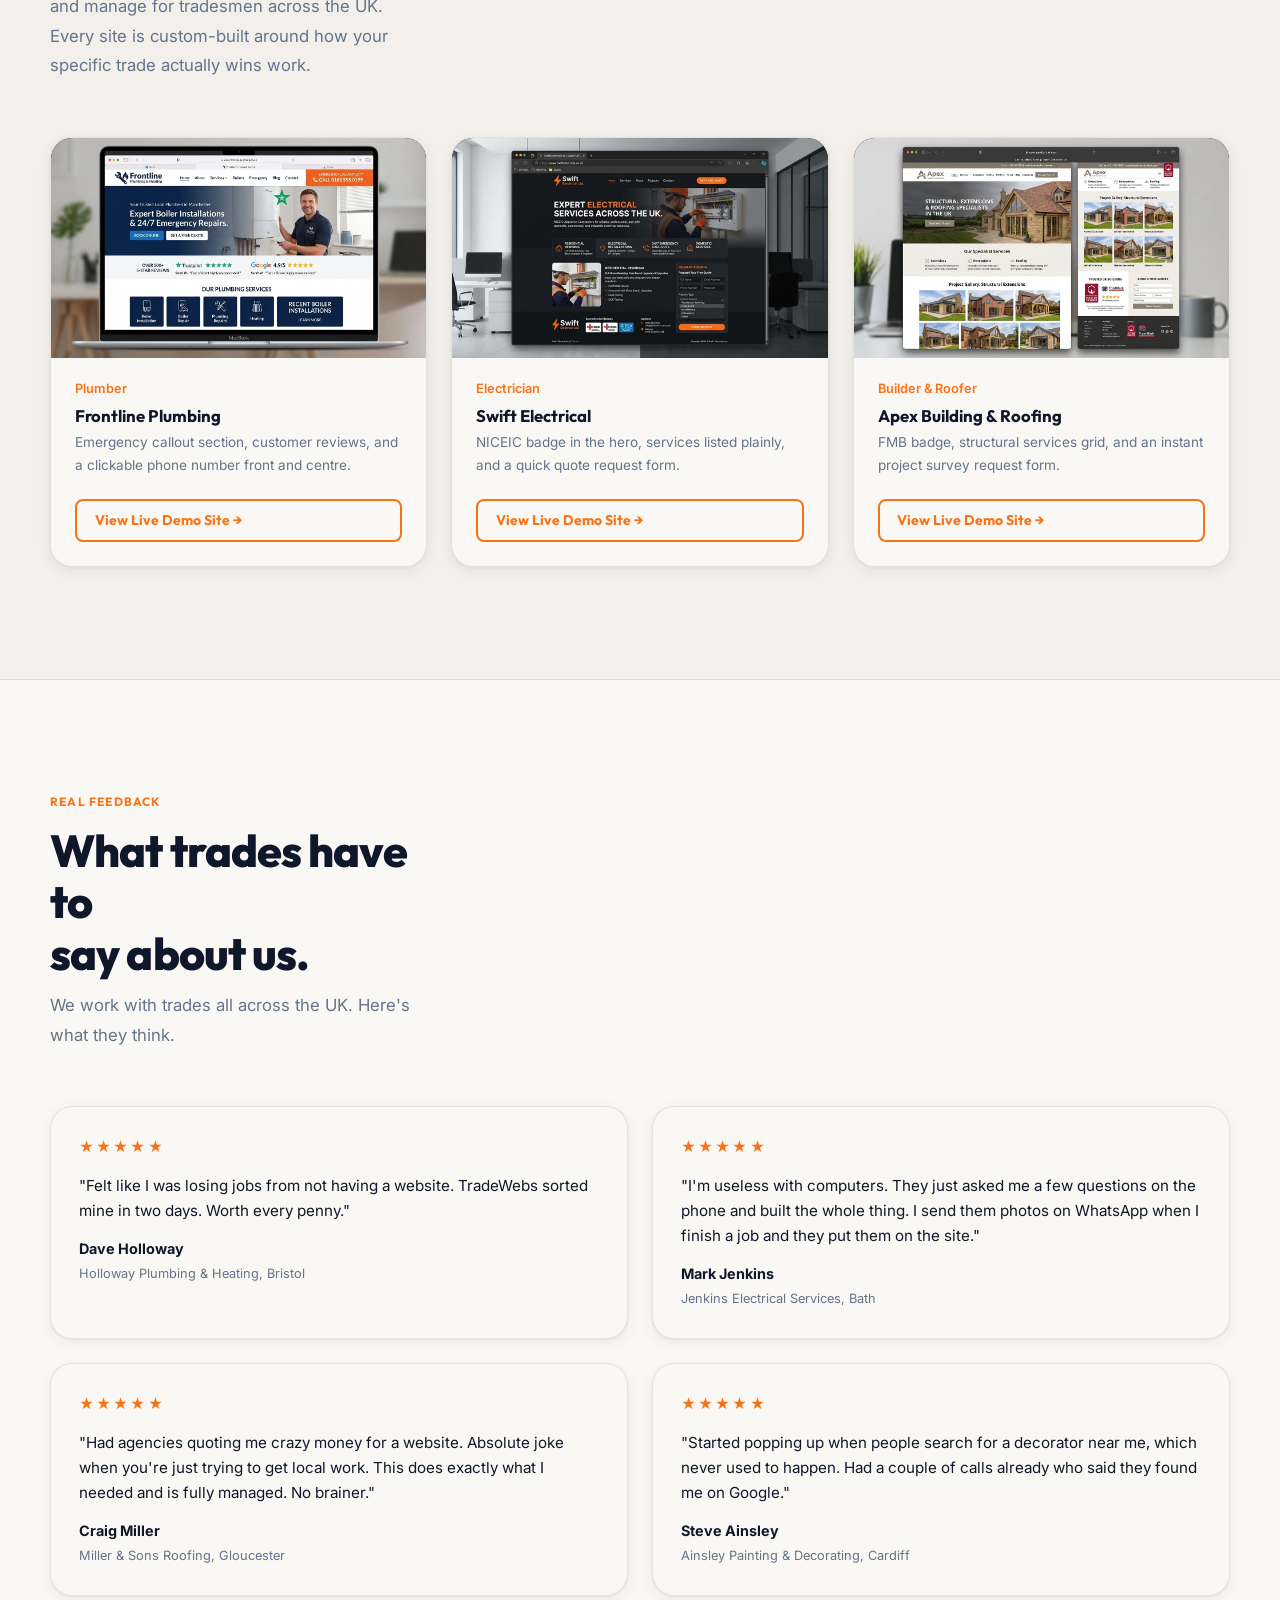
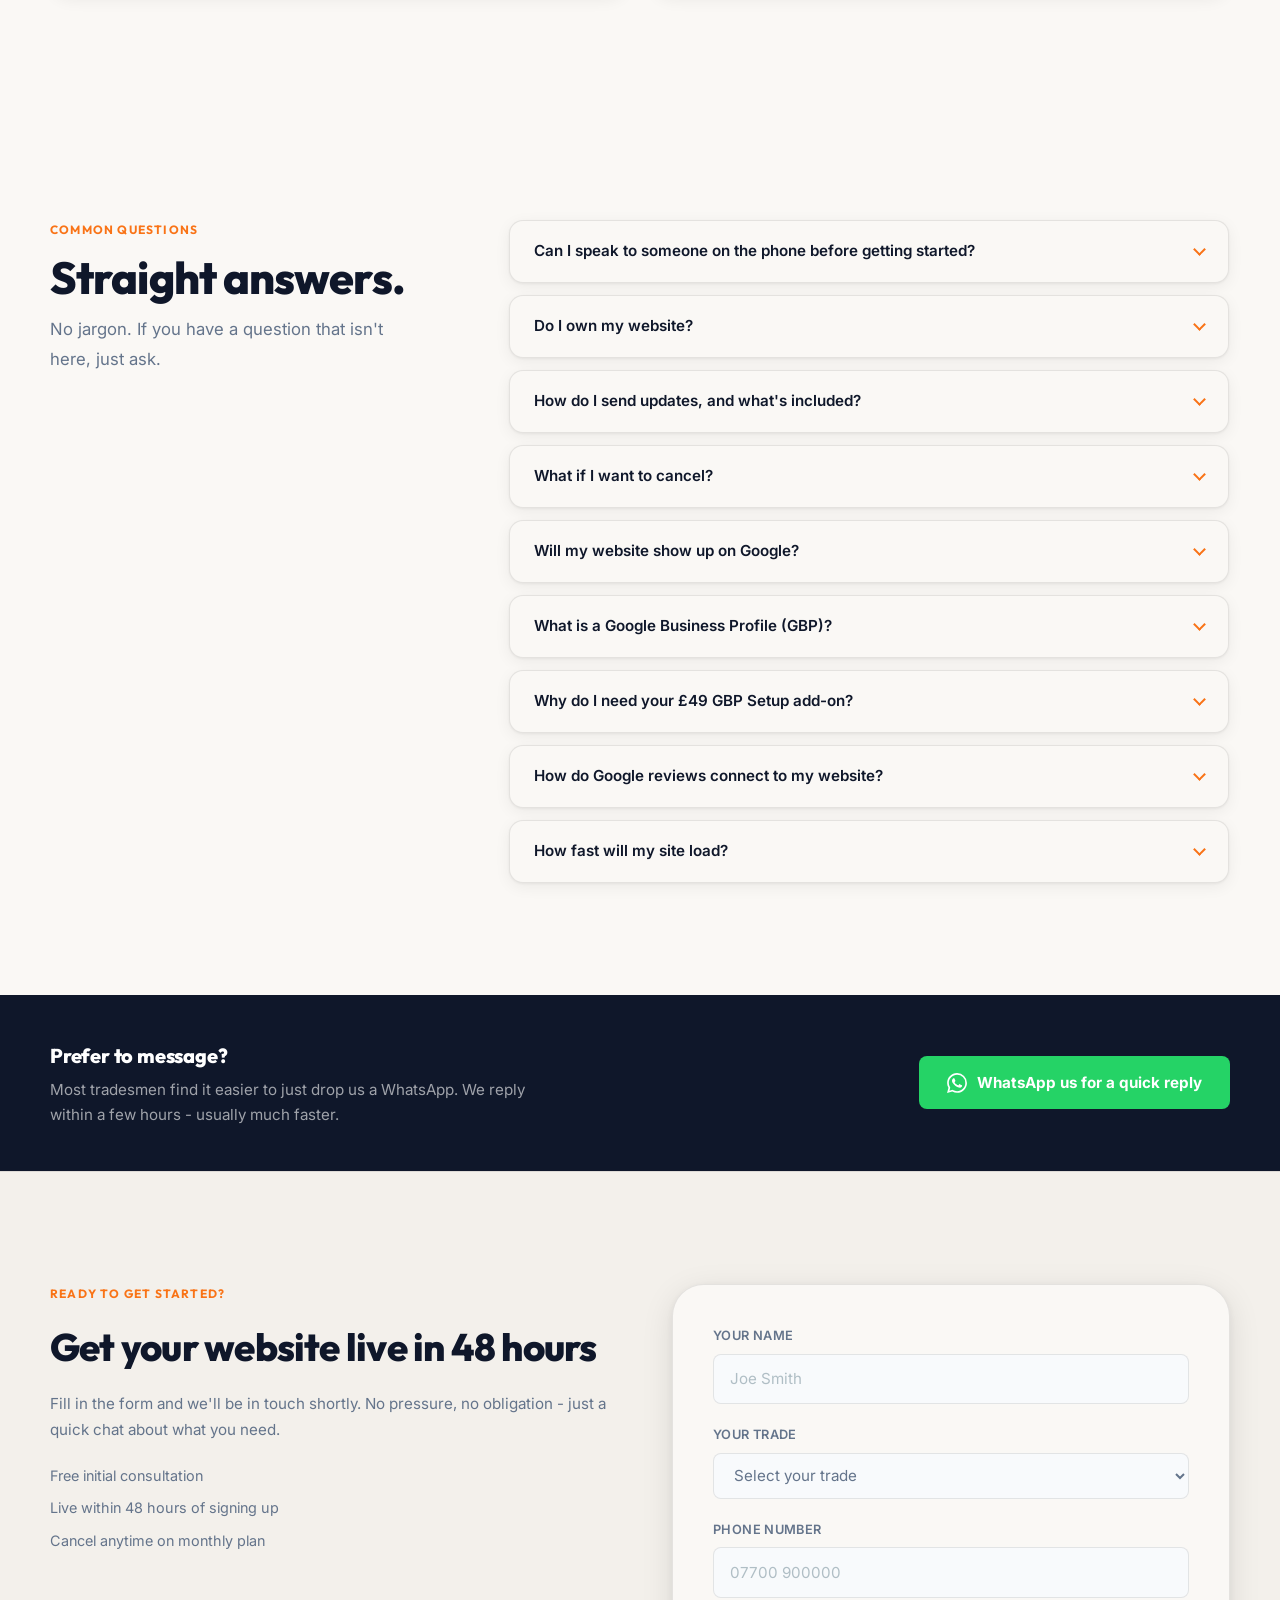
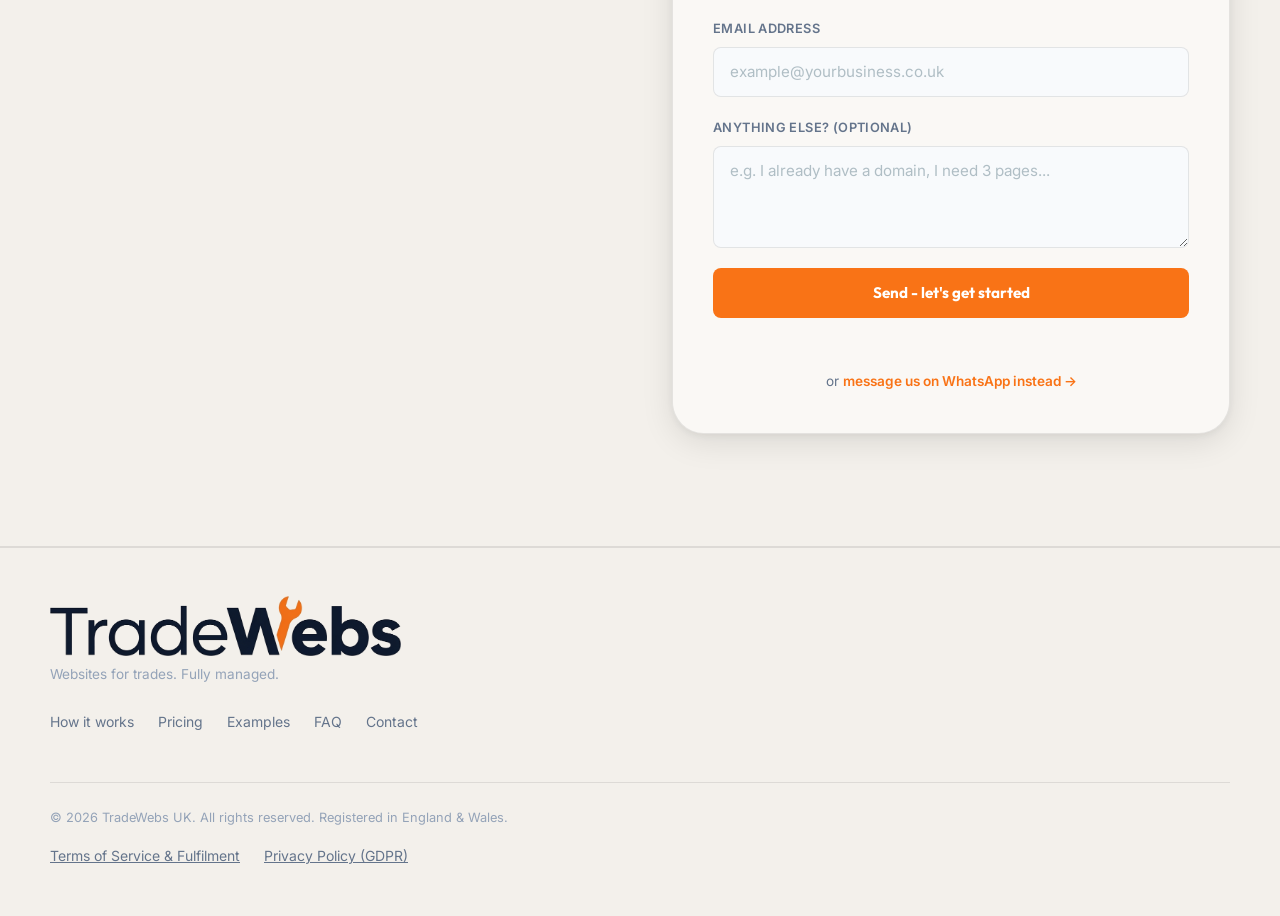
==== commit 230397aa: "Darken pricing setup line, drop duplicate '£49 off' mention Co-Authored-By: Claude Fable 5 <noreply@" ====
--- a/index.html
+++ b/index.html
@@ -256,7 +256,7 @@
               <span class="pricing-card__amount">29</span>
               <span class="pricing-card__period">/month</span>
             </div>
-            <p class="pricing-card__setup">Billed annually at £348/year (+ £250 setup, £49 off)</p>
+            <p class="pricing-card__setup">Billed annually at £348/year (+ £250 setup)</p>
             <p class="pricing-card__saving">Save £240/yr compared to monthly!</p>
           </div>
           <ul class="pricing-card__features" role="list">
--- a/css/style.css
+++ b/css/style.css
@@ -801,7 +801,7 @@
 .pricing-card__amount { font-family: var(--font-head); font-size: 3.5rem; font-weight: 900; color: var(--clr-text); line-height: 1; }
 .pricing-card__period { font-size: 0.9rem; color: var(--clr-text-muted); }
 
-.pricing-card__setup { font-size: 0.8rem; color: var(--clr-text-faint); }
+.pricing-card__setup { font-size: 0.8rem; color: var(--clr-text-muted); }
 .pricing-card__saving {
   font-size: 0.8rem;
   color: #4ade80;
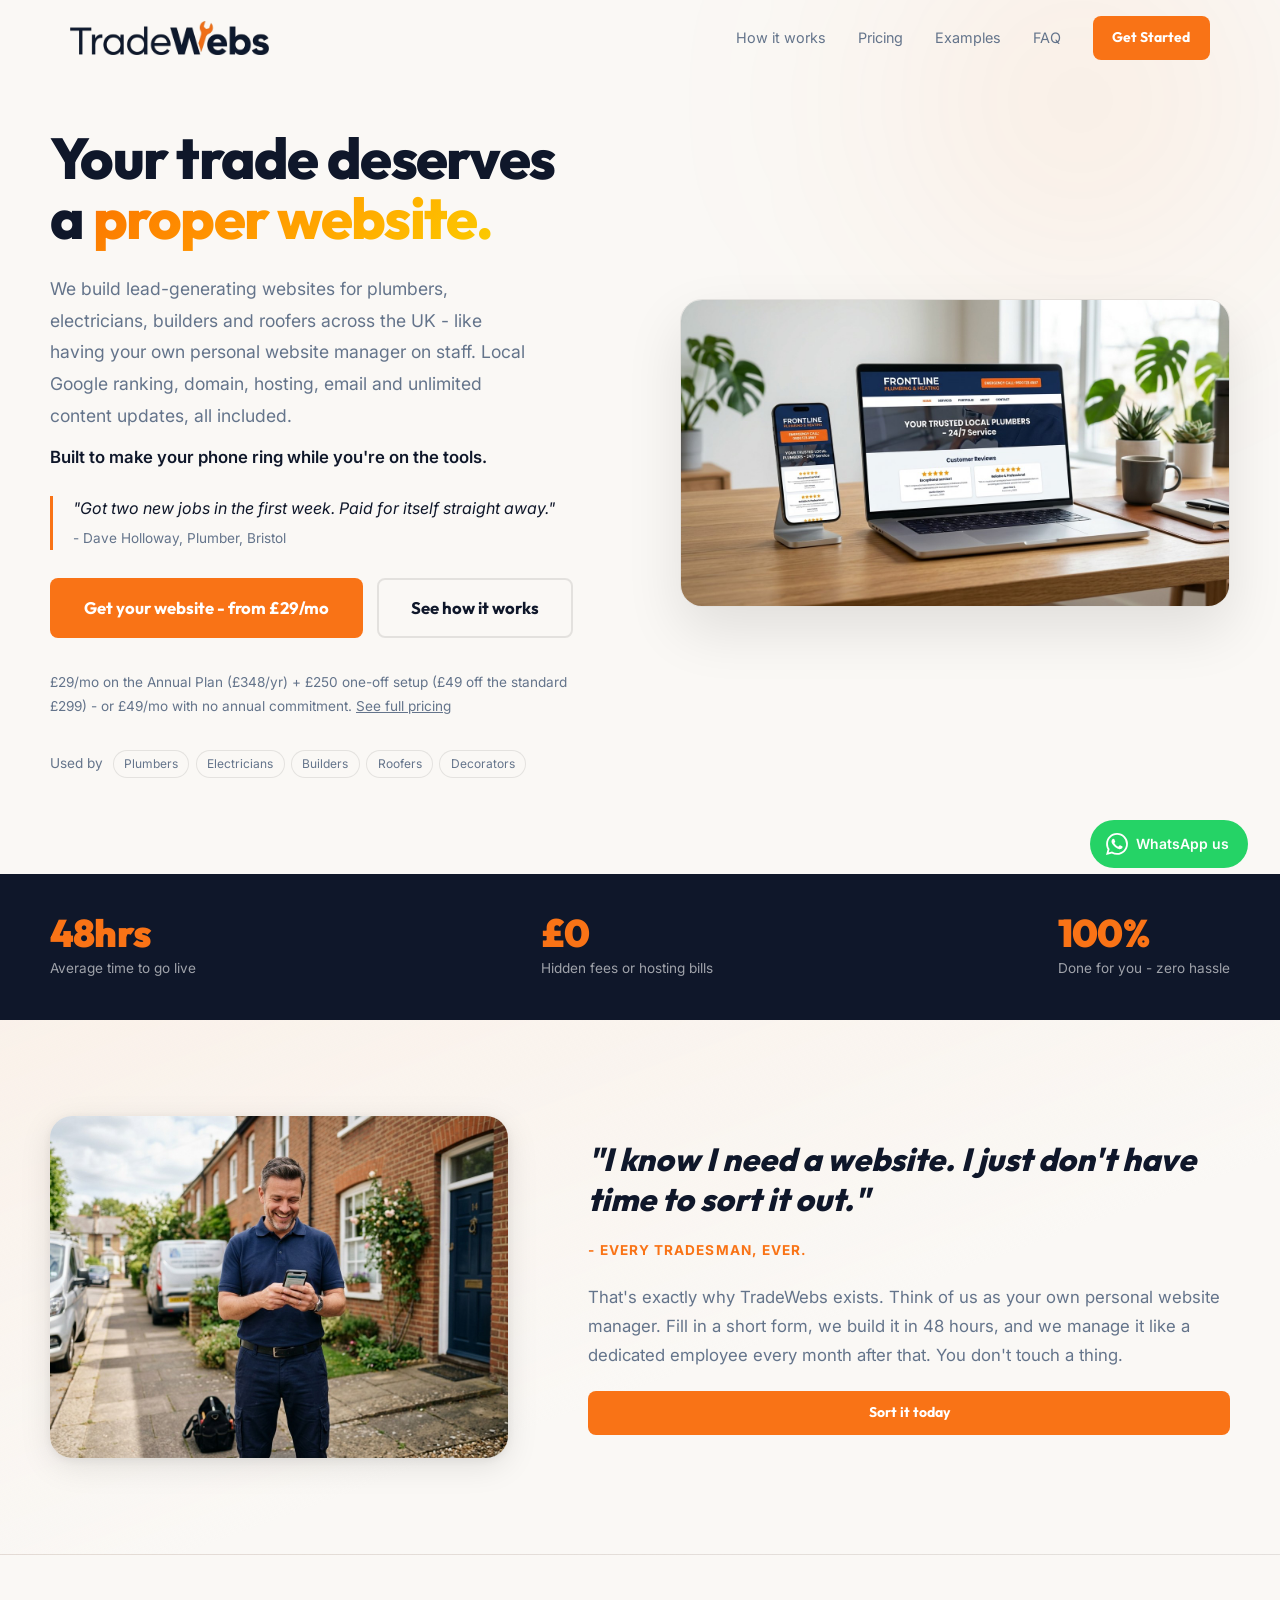
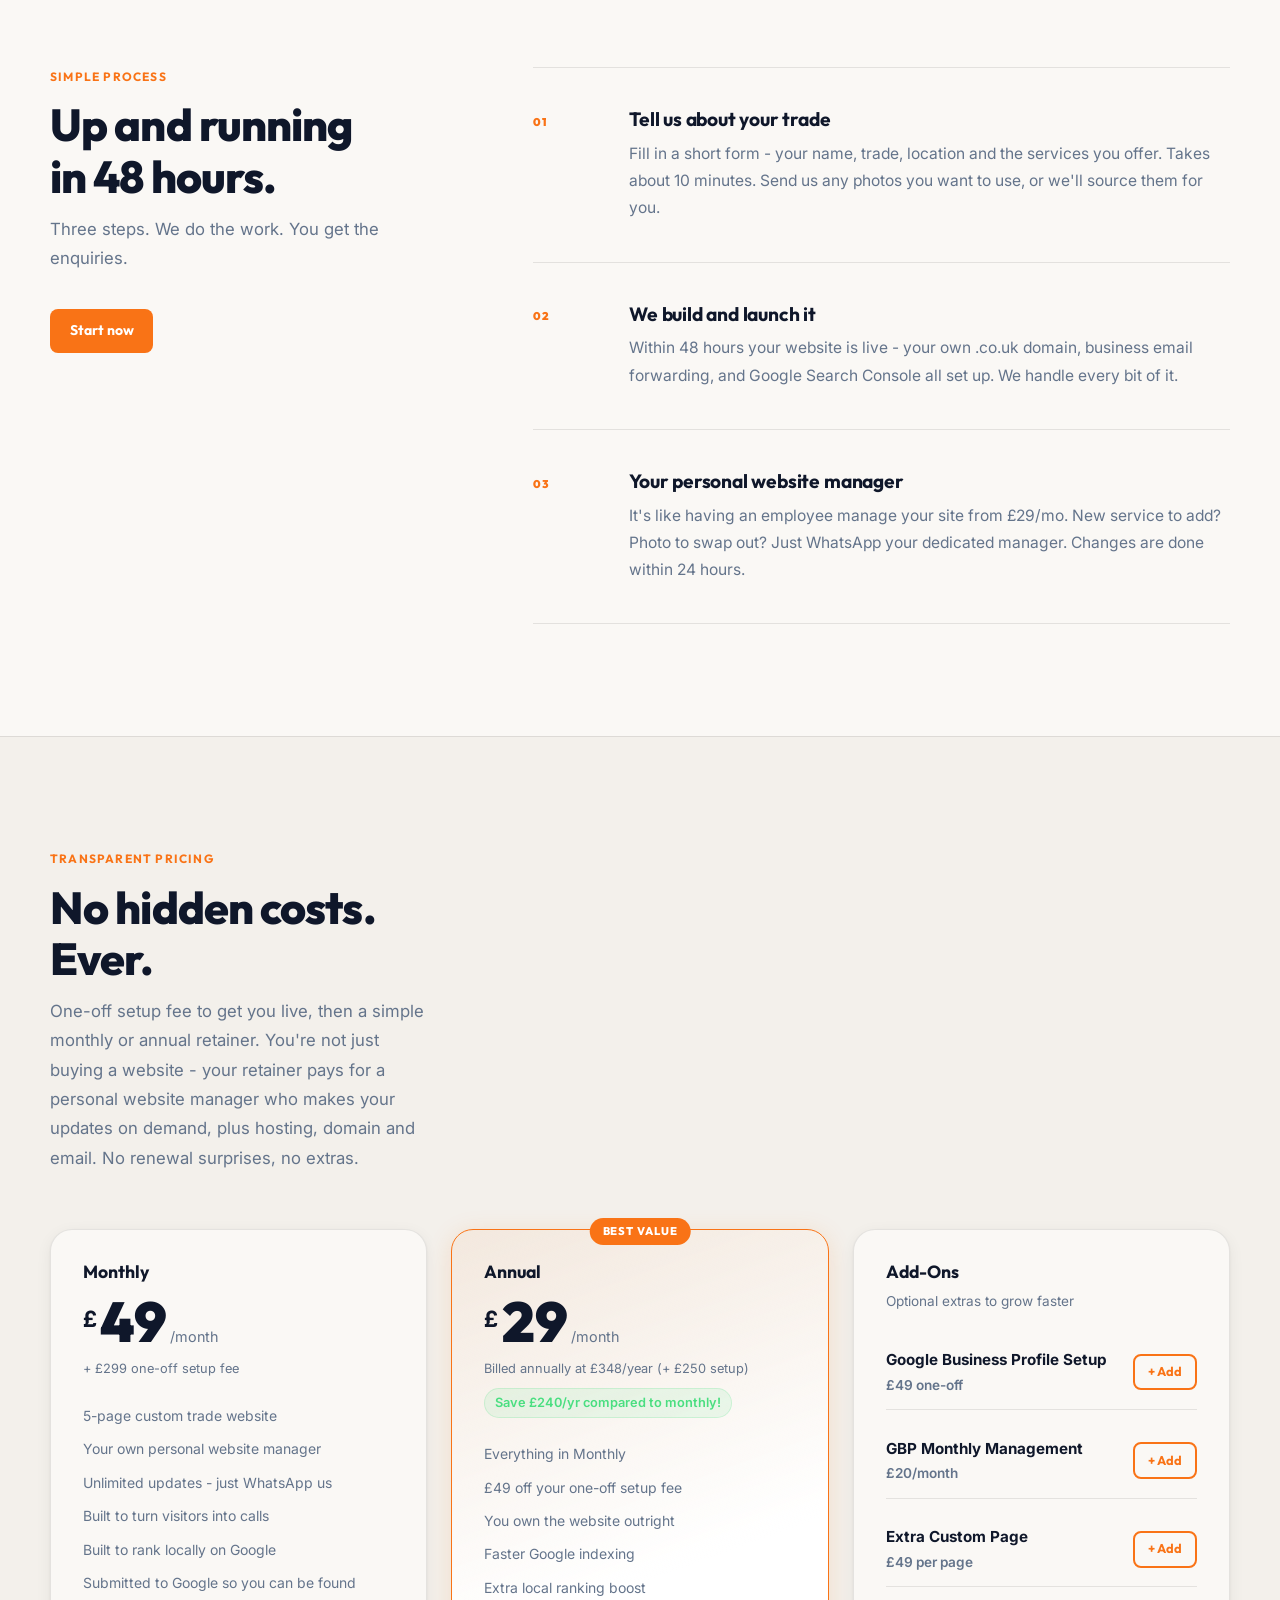
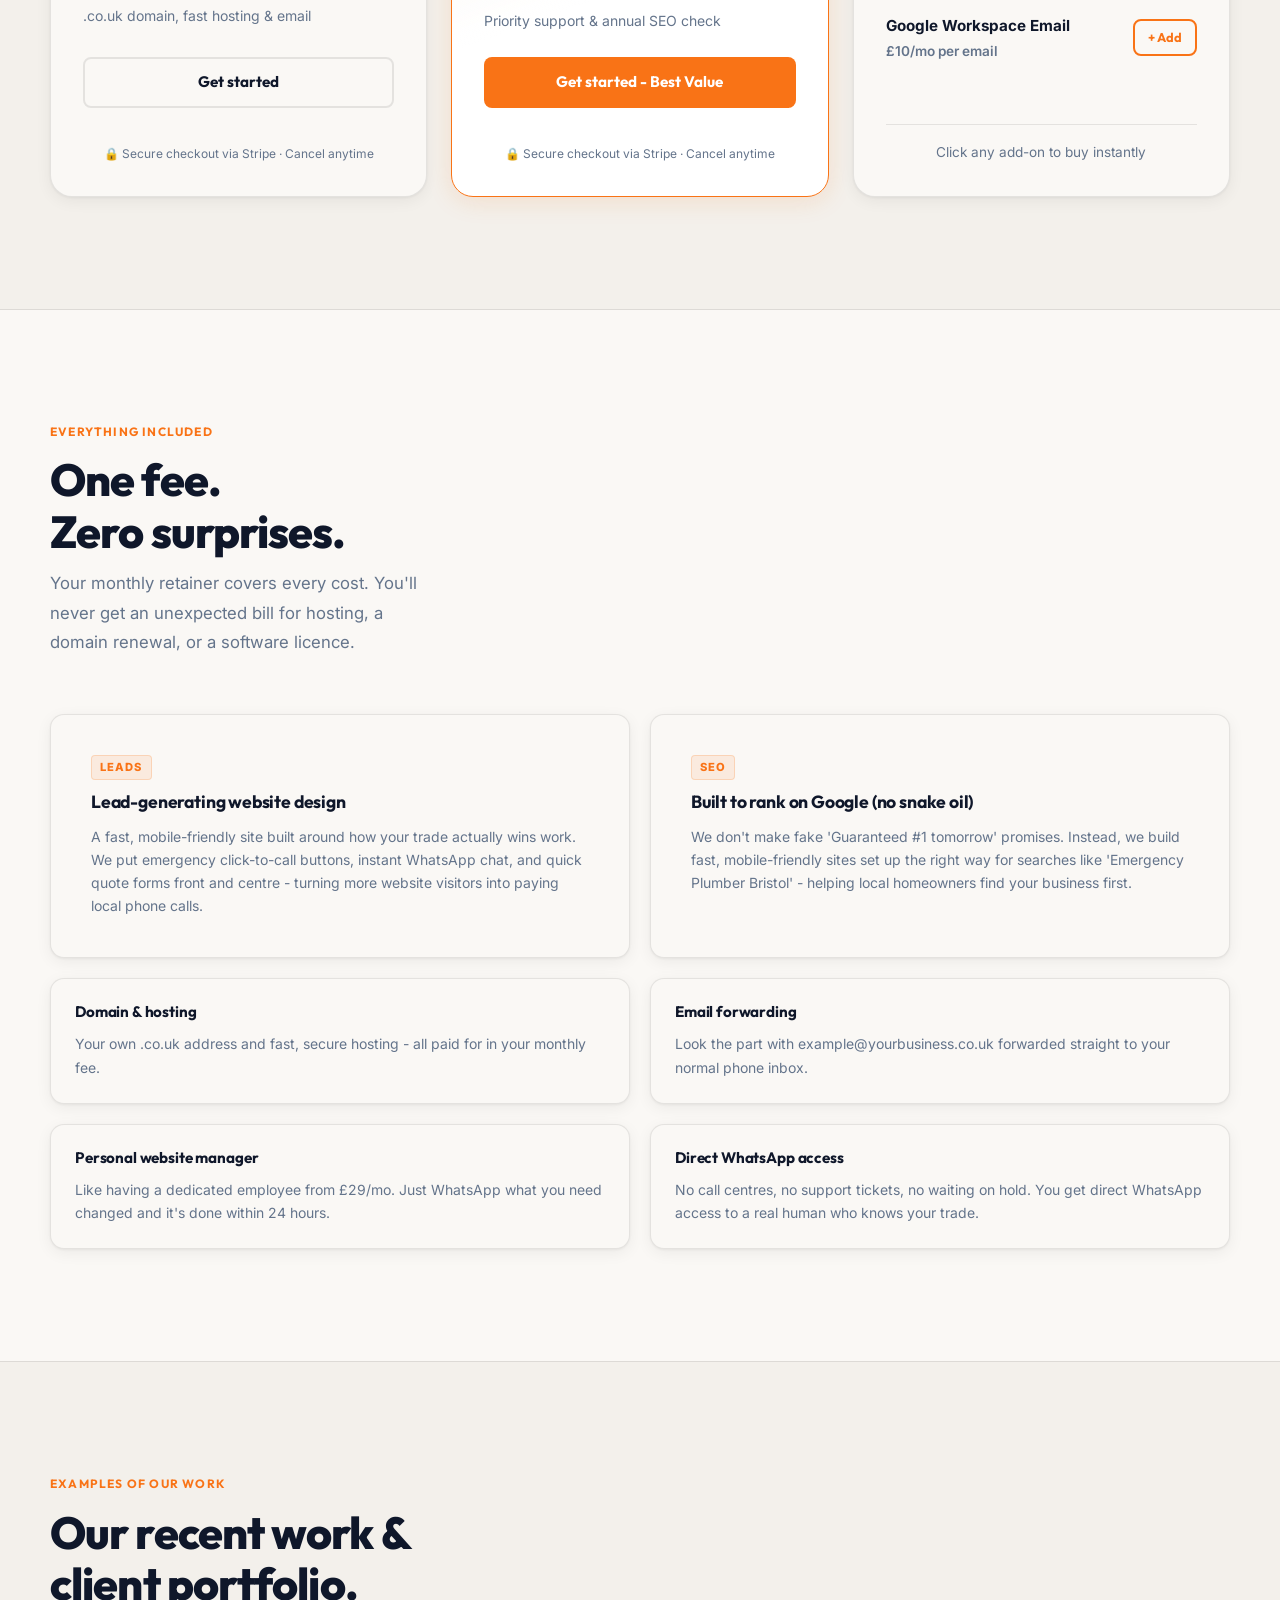
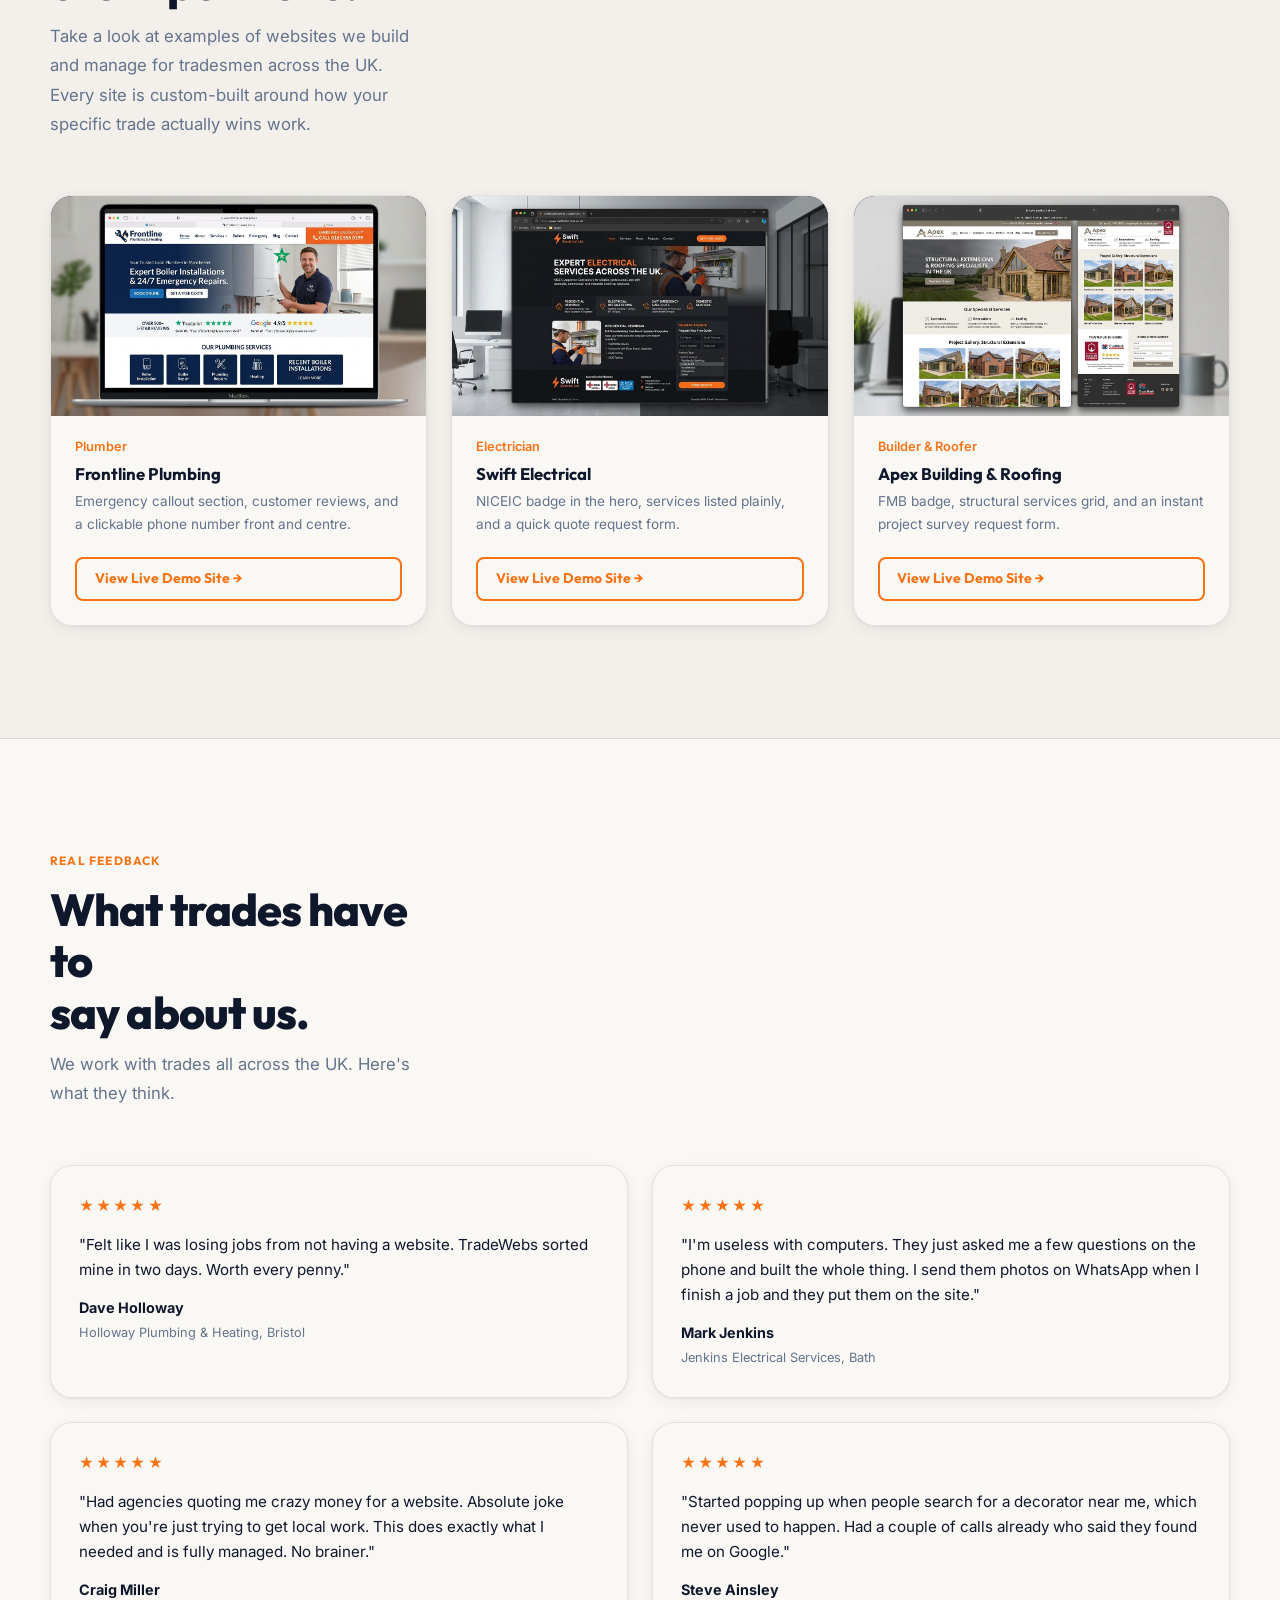
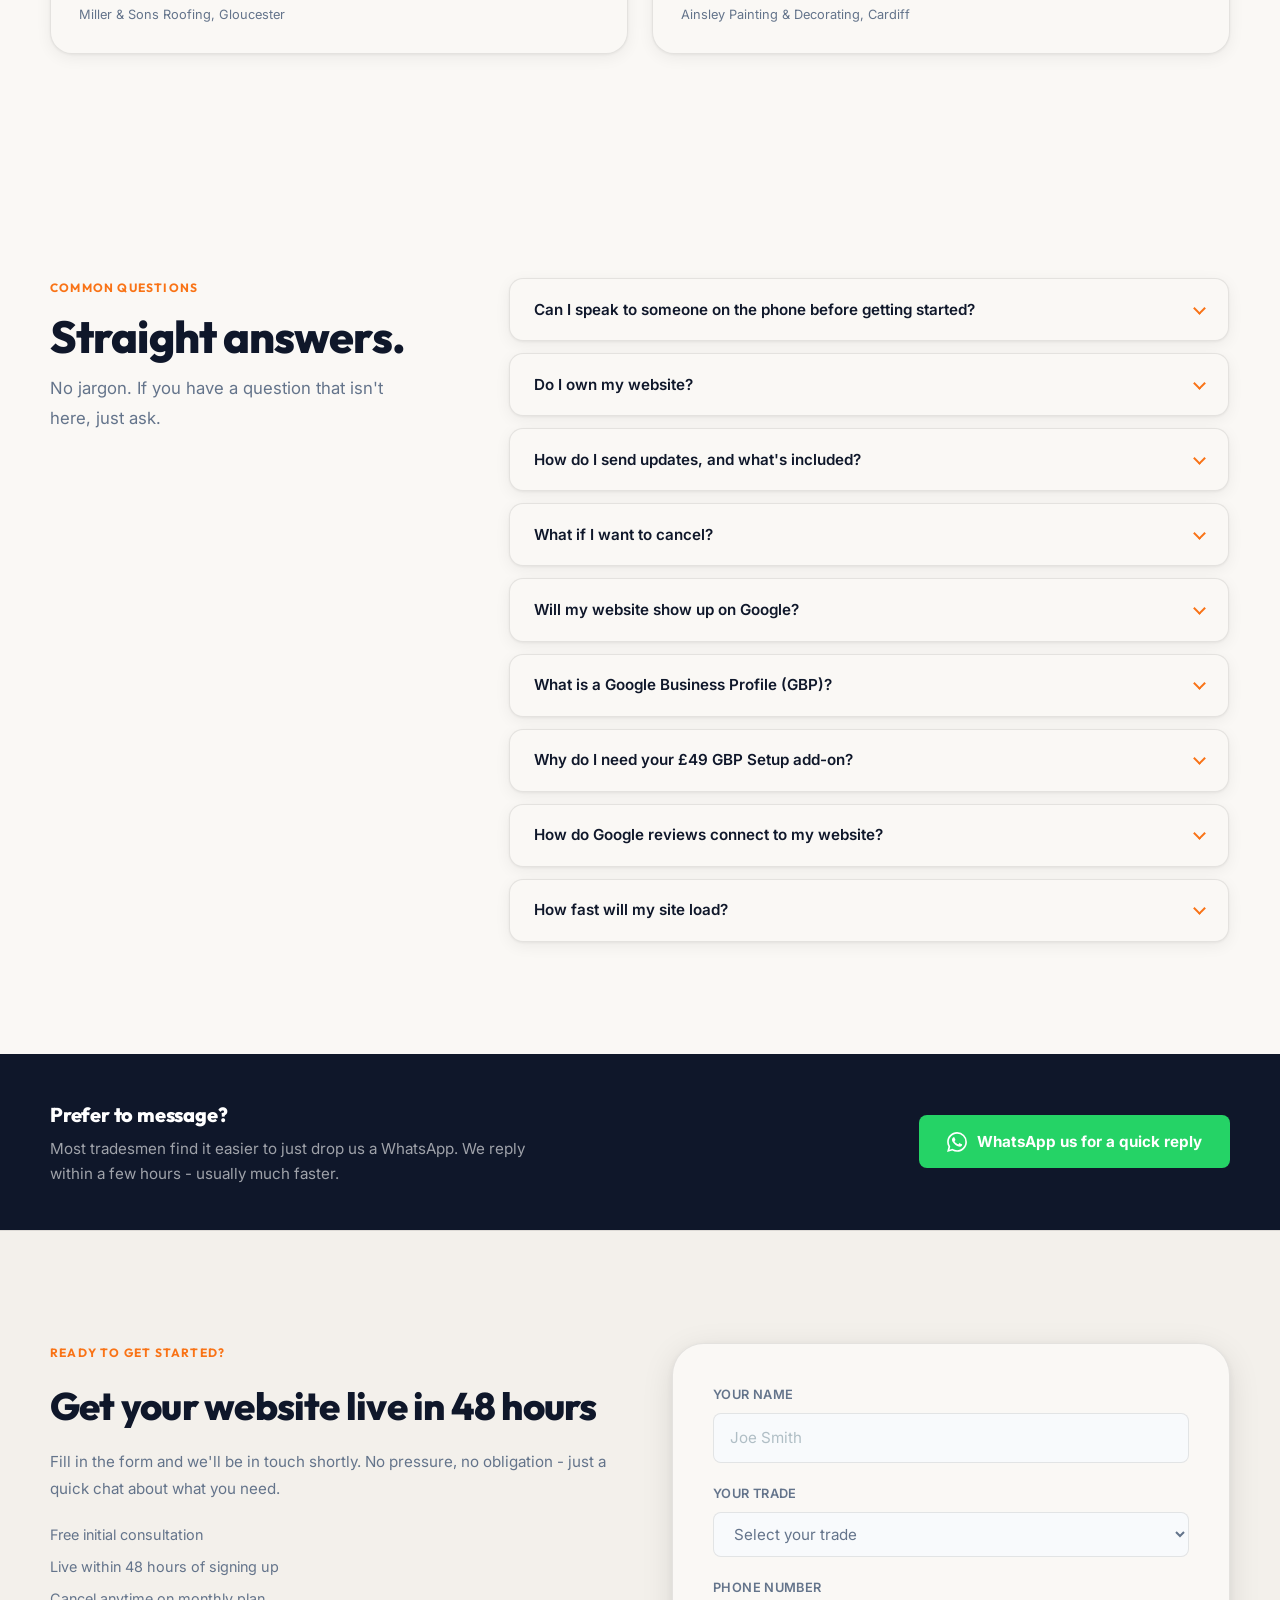
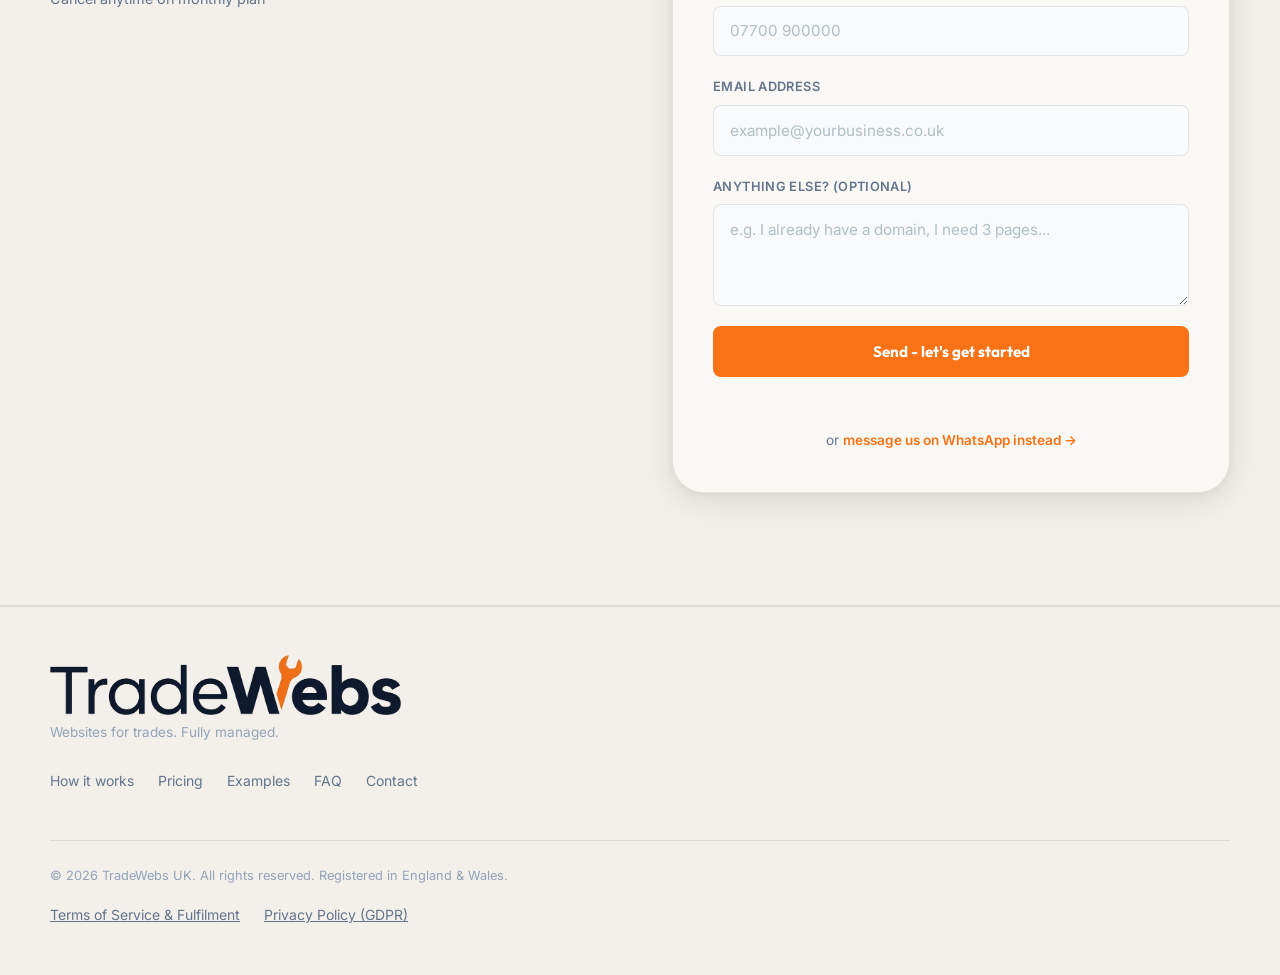
==== commit 7264b758: "Emphasize personal website manager in pricing cards and intro Co-Authored-By: Claude Fable 5 <norepl" ====
--- a/index.html
+++ b/index.html
@@ -221,7 +221,7 @@
       <div class="section__header section__header--left reveal">
         <span class="section__label">Transparent pricing</span>
         <h2 class="section__title">No hidden costs.<br/>Ever.</h2>
-        <p class="section__sub">One-off setup fee to get you live, then a simple monthly or annual retainer. That's everything - no renewal surprises, no hosting bills, no extras.</p>
+        <p class="section__sub">One-off setup fee to get you live, then a simple monthly or annual retainer. You're not just buying a website - your retainer pays for a personal website manager who makes your updates on demand, plus hosting, domain and email. No renewal surprises, no extras.</p>
       </div>
       <div class="pricing-cards">
         <div class="pricing-card reveal" id="pricing-monthly">
@@ -236,12 +236,12 @@
           </div>
           <ul class="pricing-card__features" role="list">
             <li>5-page custom trade website</li>
+            <li>Your own personal website manager</li>
+            <li>Unlimited updates - just WhatsApp us</li>
             <li>Built to turn visitors into calls</li>
             <li>Built to rank locally on Google</li>
             <li>Submitted to Google so you can be found</li>
-            <li>.co.uk domain &amp; fast hosting</li>
-            <li>Business email forwarding</li>
-            <li>Unlimited content updates</li>
+            <li>.co.uk domain, fast hosting &amp; email</li>
           </ul>
           <a href="https://buy.stripe.com/dRm7sO1rA9x30TF4Xm6oo00" target="_blank" rel="noopener" class="btn btn--ghost btn--full" id="pricing-monthly-cta">Get started</a>
           <p class="pricing-card__secure">🔒 Secure checkout via Stripe · Cancel anytime</p>
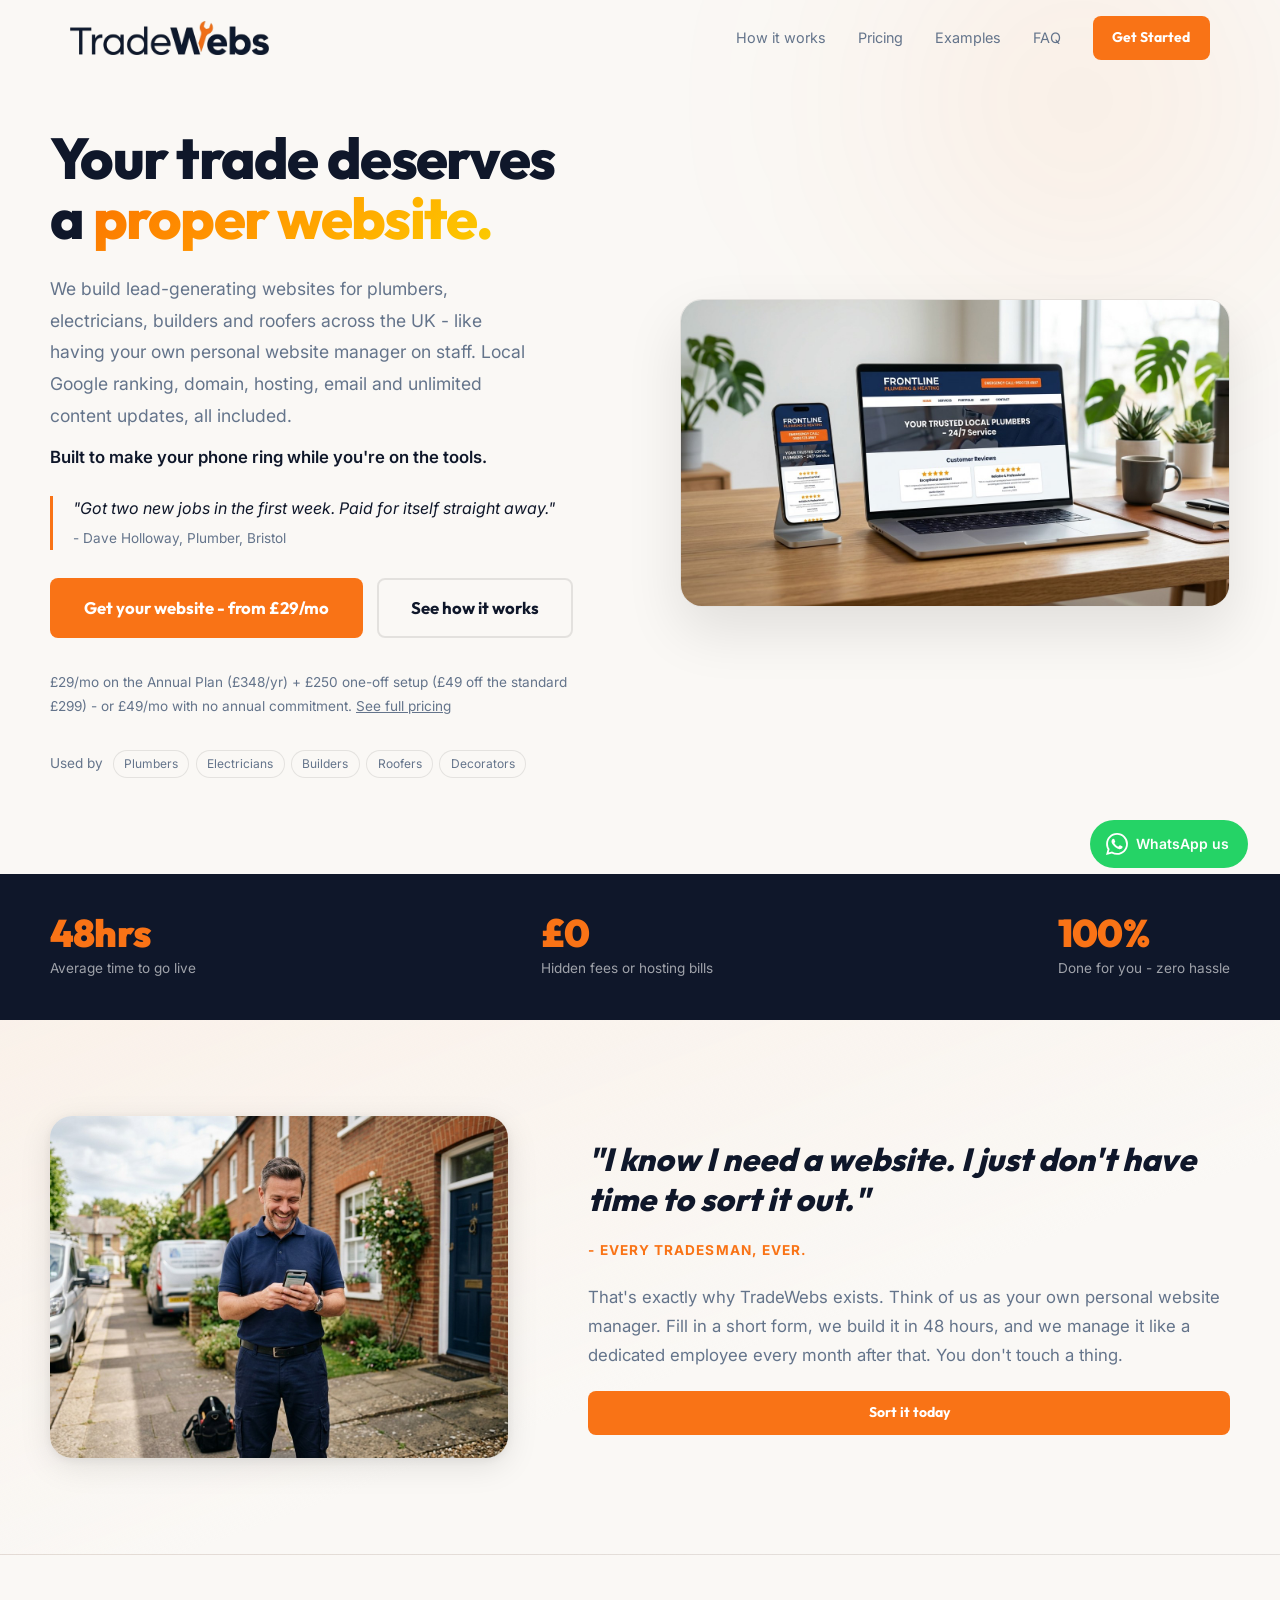
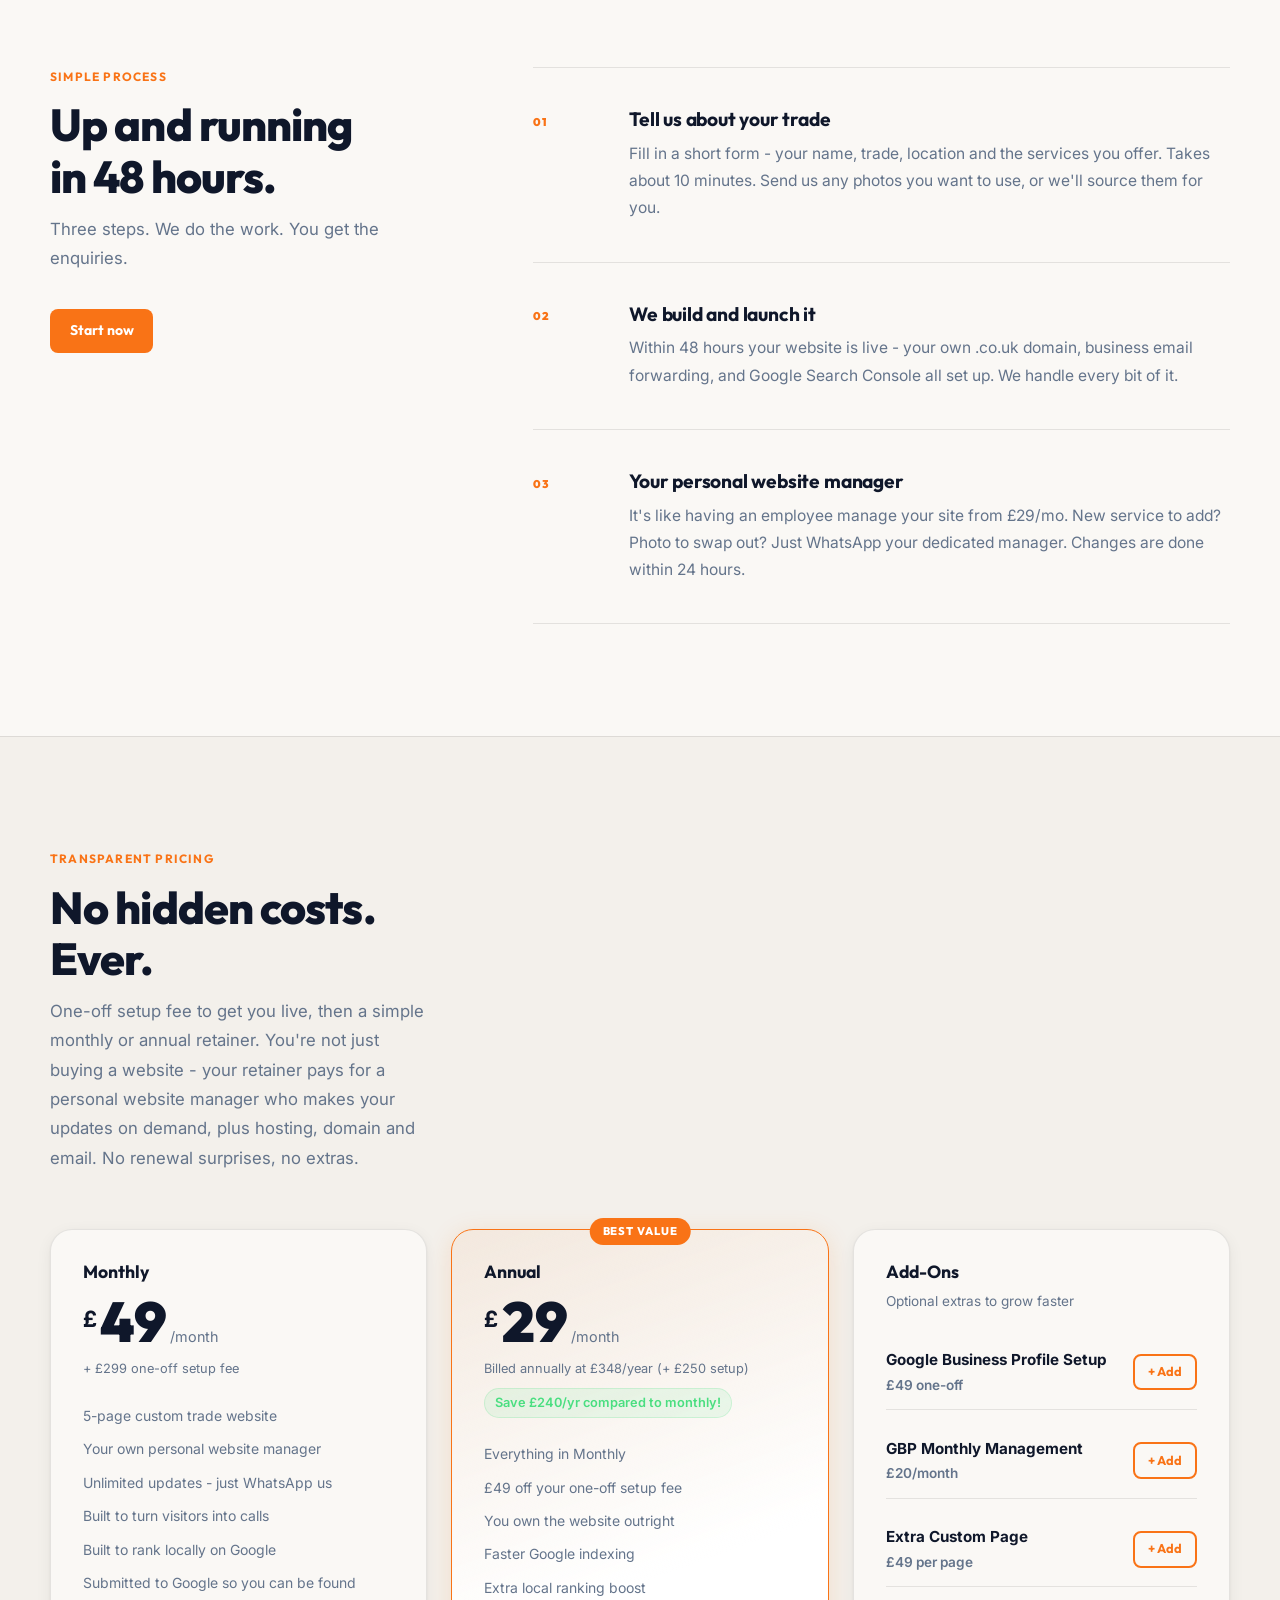
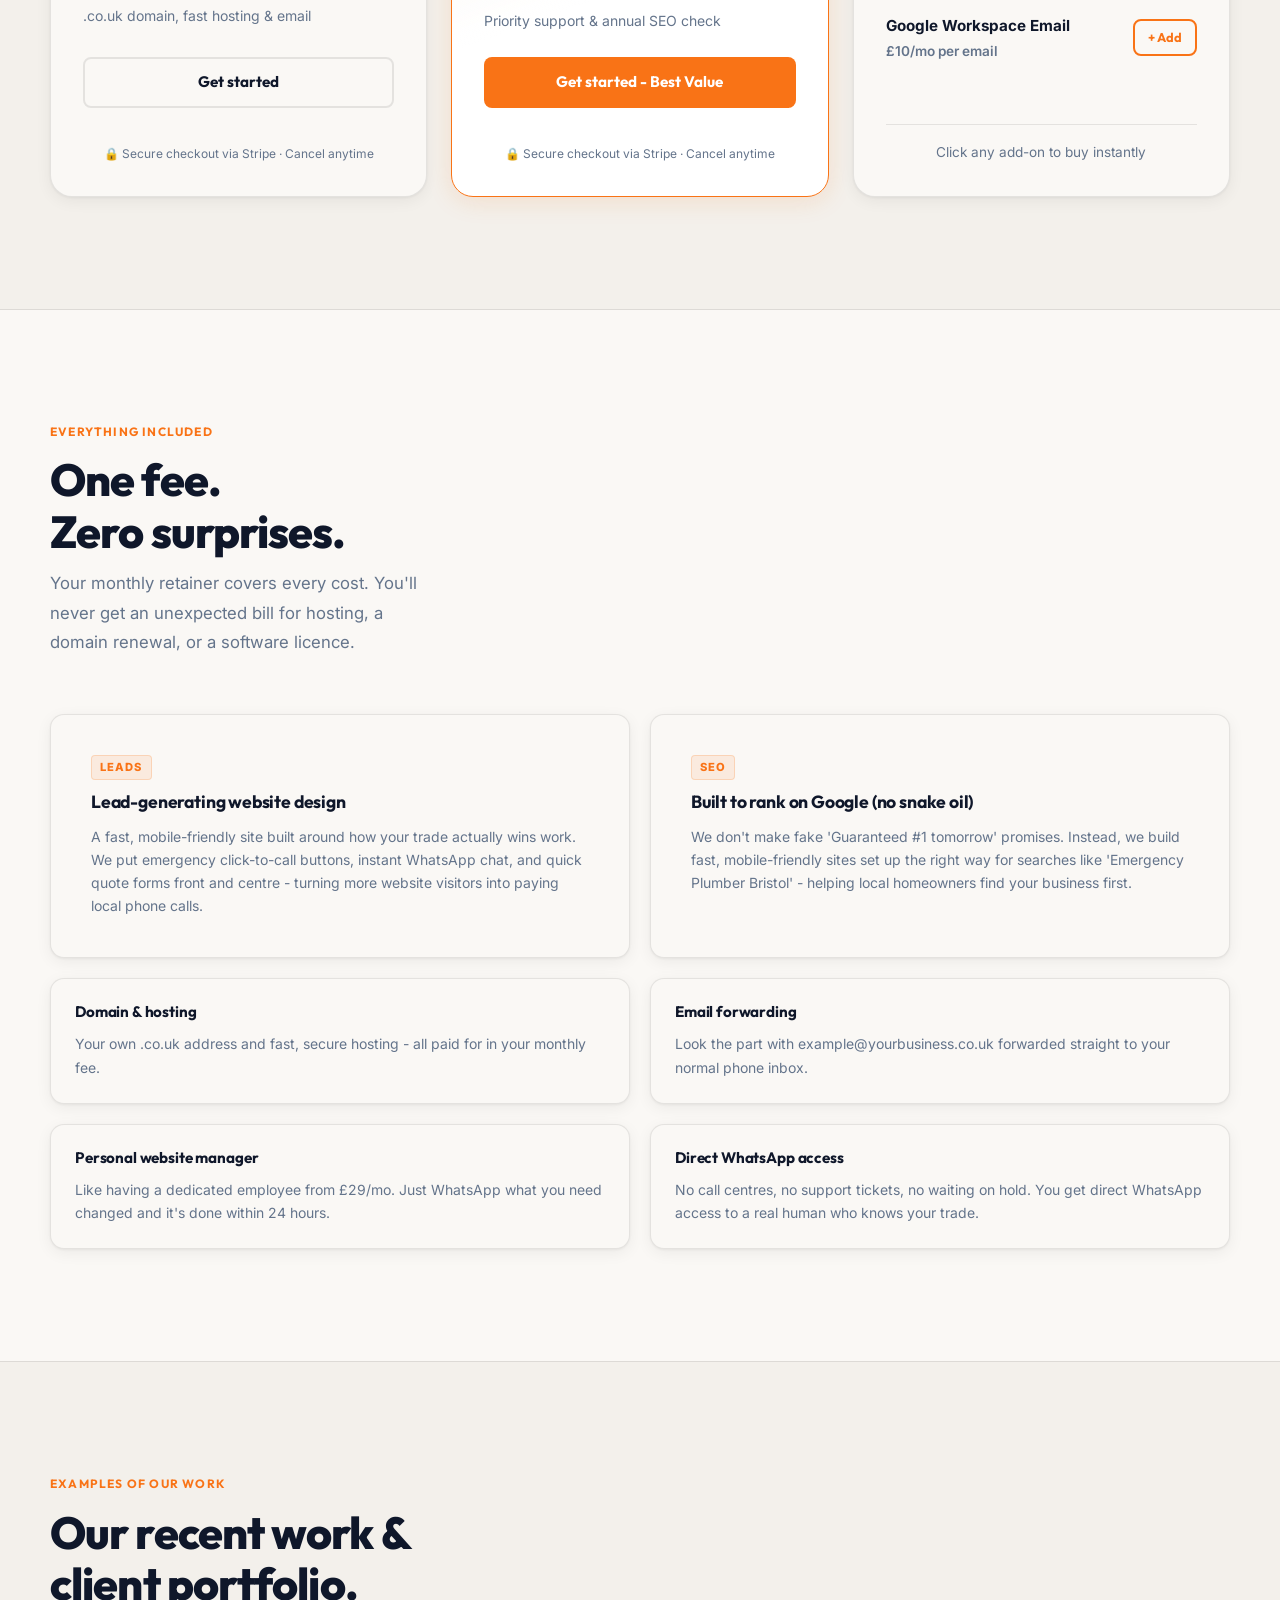
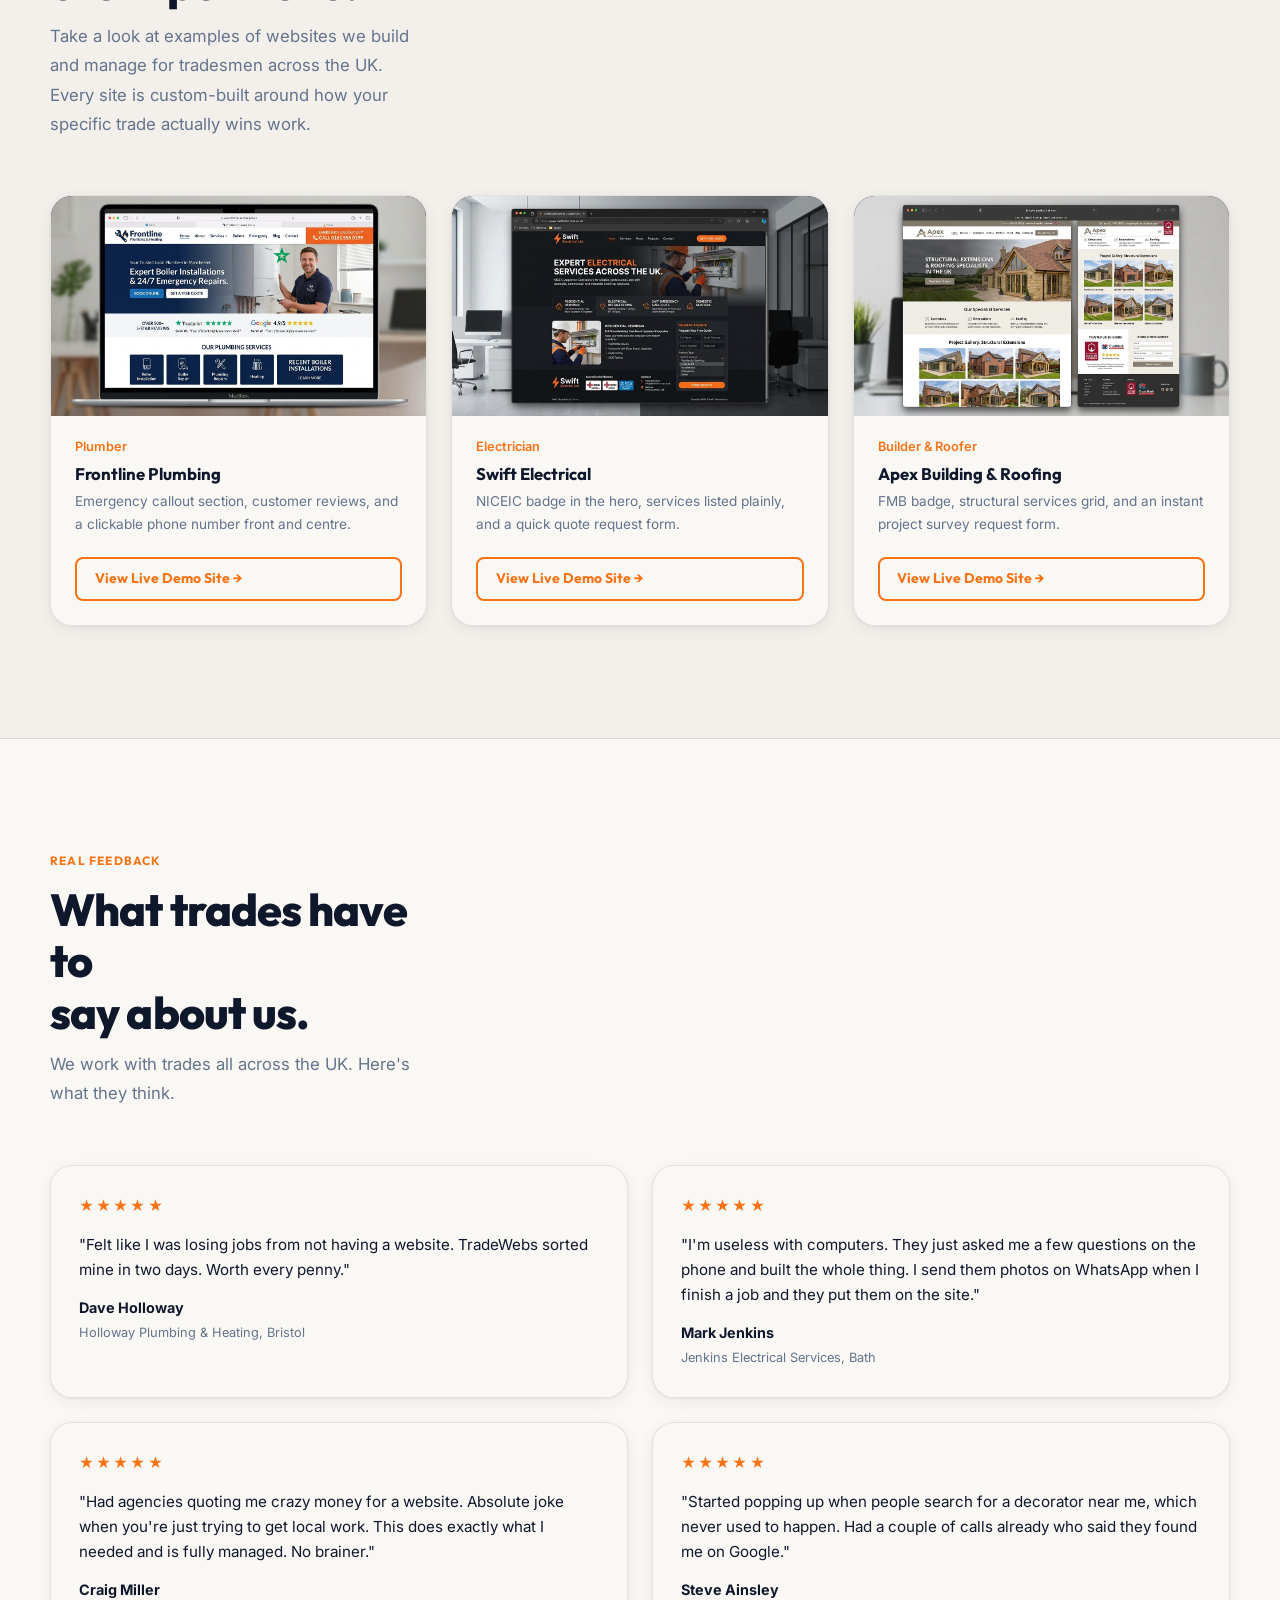
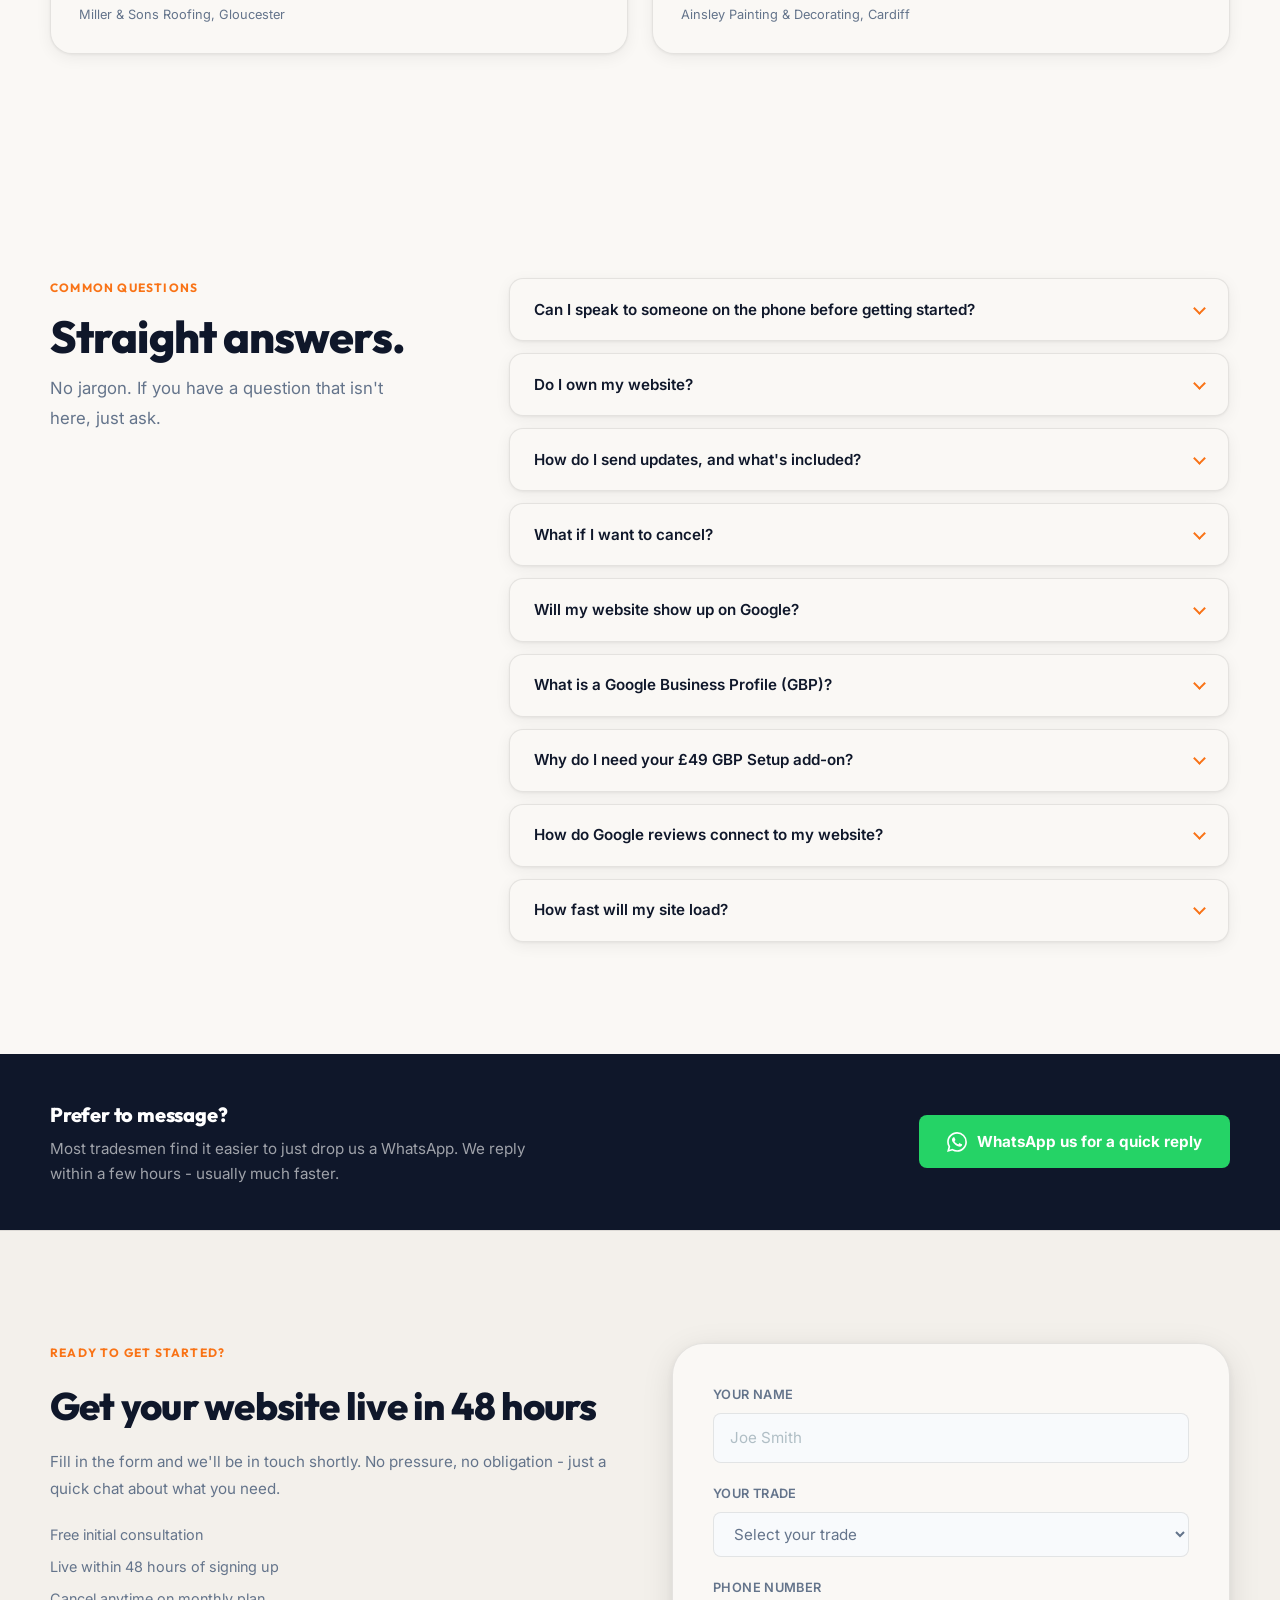
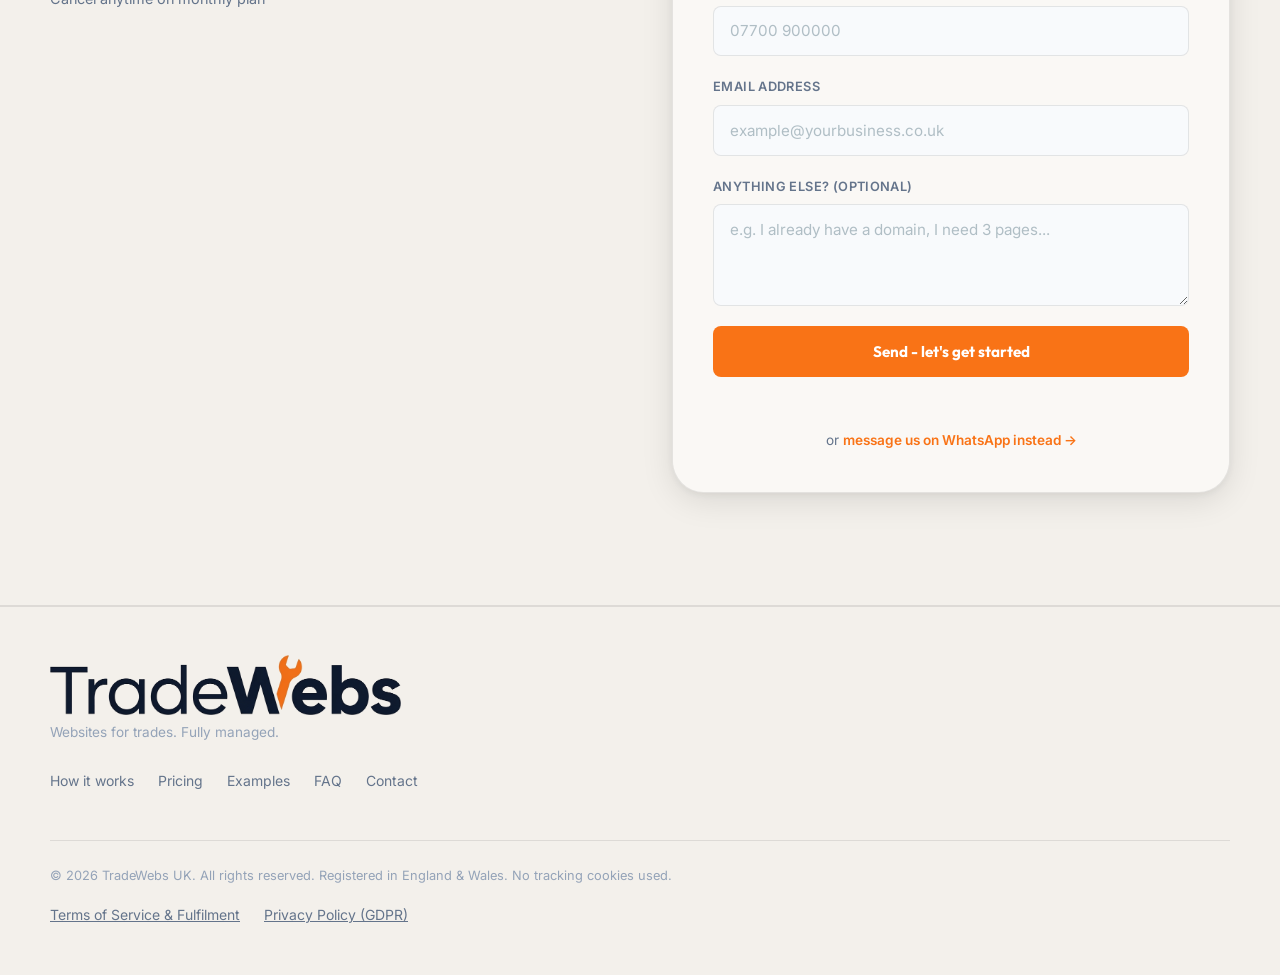
==== commit 1ae2697a: "Add cookie transparency note to footer, correct privacy policy wording Co-Authored-By: Claude Fable " ====
--- a/index.html
+++ b/index.html
@@ -589,7 +589,7 @@
         <a href="#faq">FAQ</a>
         <a href="#contact">Contact</a>
       <div style="display: flex; justify-content: space-between; align-items: center; width: 100%; flex-wrap: wrap; gap: 1rem; border-top: 1px solid var(--clr-border); padding-top: 1.5rem; margin-top: 1.5rem; font-size: 0.8rem; color: var(--clr-text-muted);">
-        <p class="footer__copy" style="margin: 0;">© 2026 TradeWebs UK. All rights reserved. Registered in England &amp; Wales.</p>
+        <p class="footer__copy" style="margin: 0;">© 2026 TradeWebs UK. All rights reserved. Registered in England &amp; Wales. No tracking cookies used.</p>
         <div style="display: flex; gap: 1.5rem;">
           <a href="terms.html" style="color: var(--clr-text-muted); text-decoration: underline;">Terms of Service &amp; Fulfilment</a>
           <a href="privacy.html" style="color: var(--clr-text-muted); text-decoration: underline;">Privacy Policy (GDPR)</a>
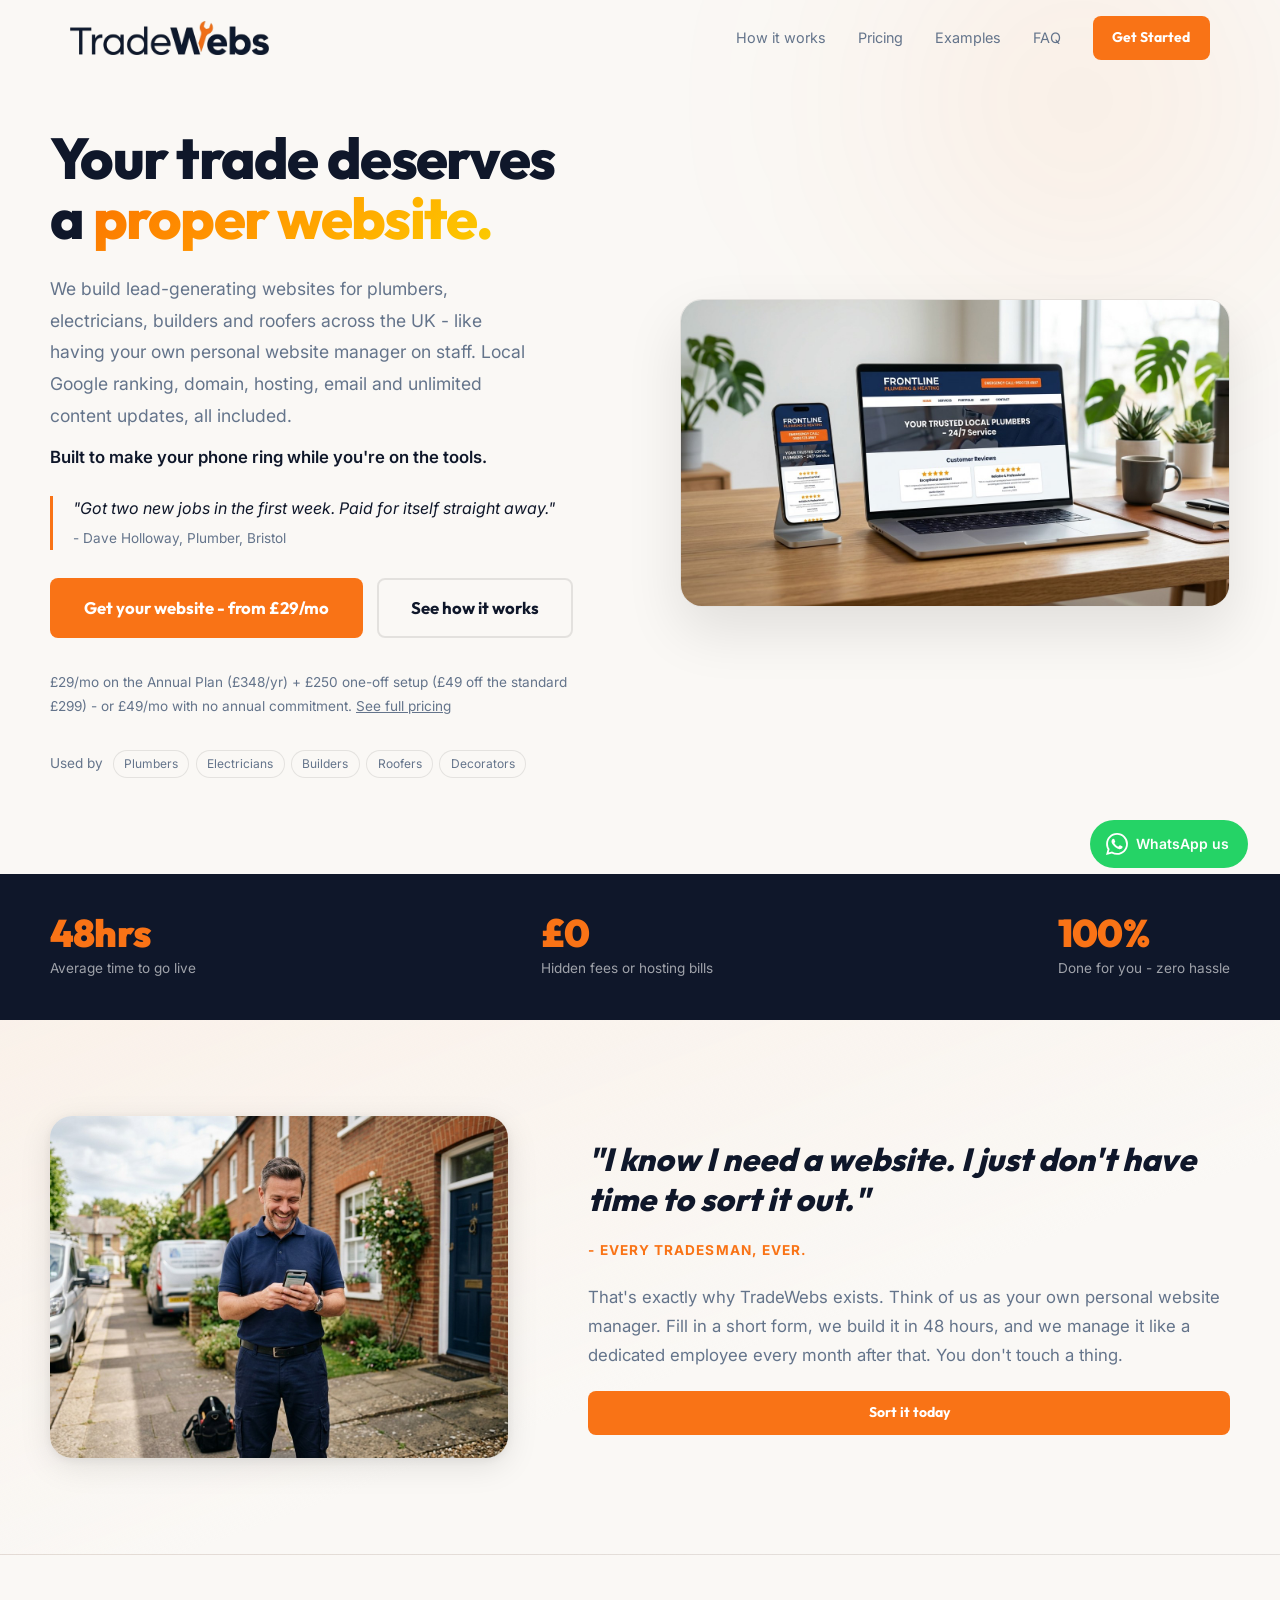
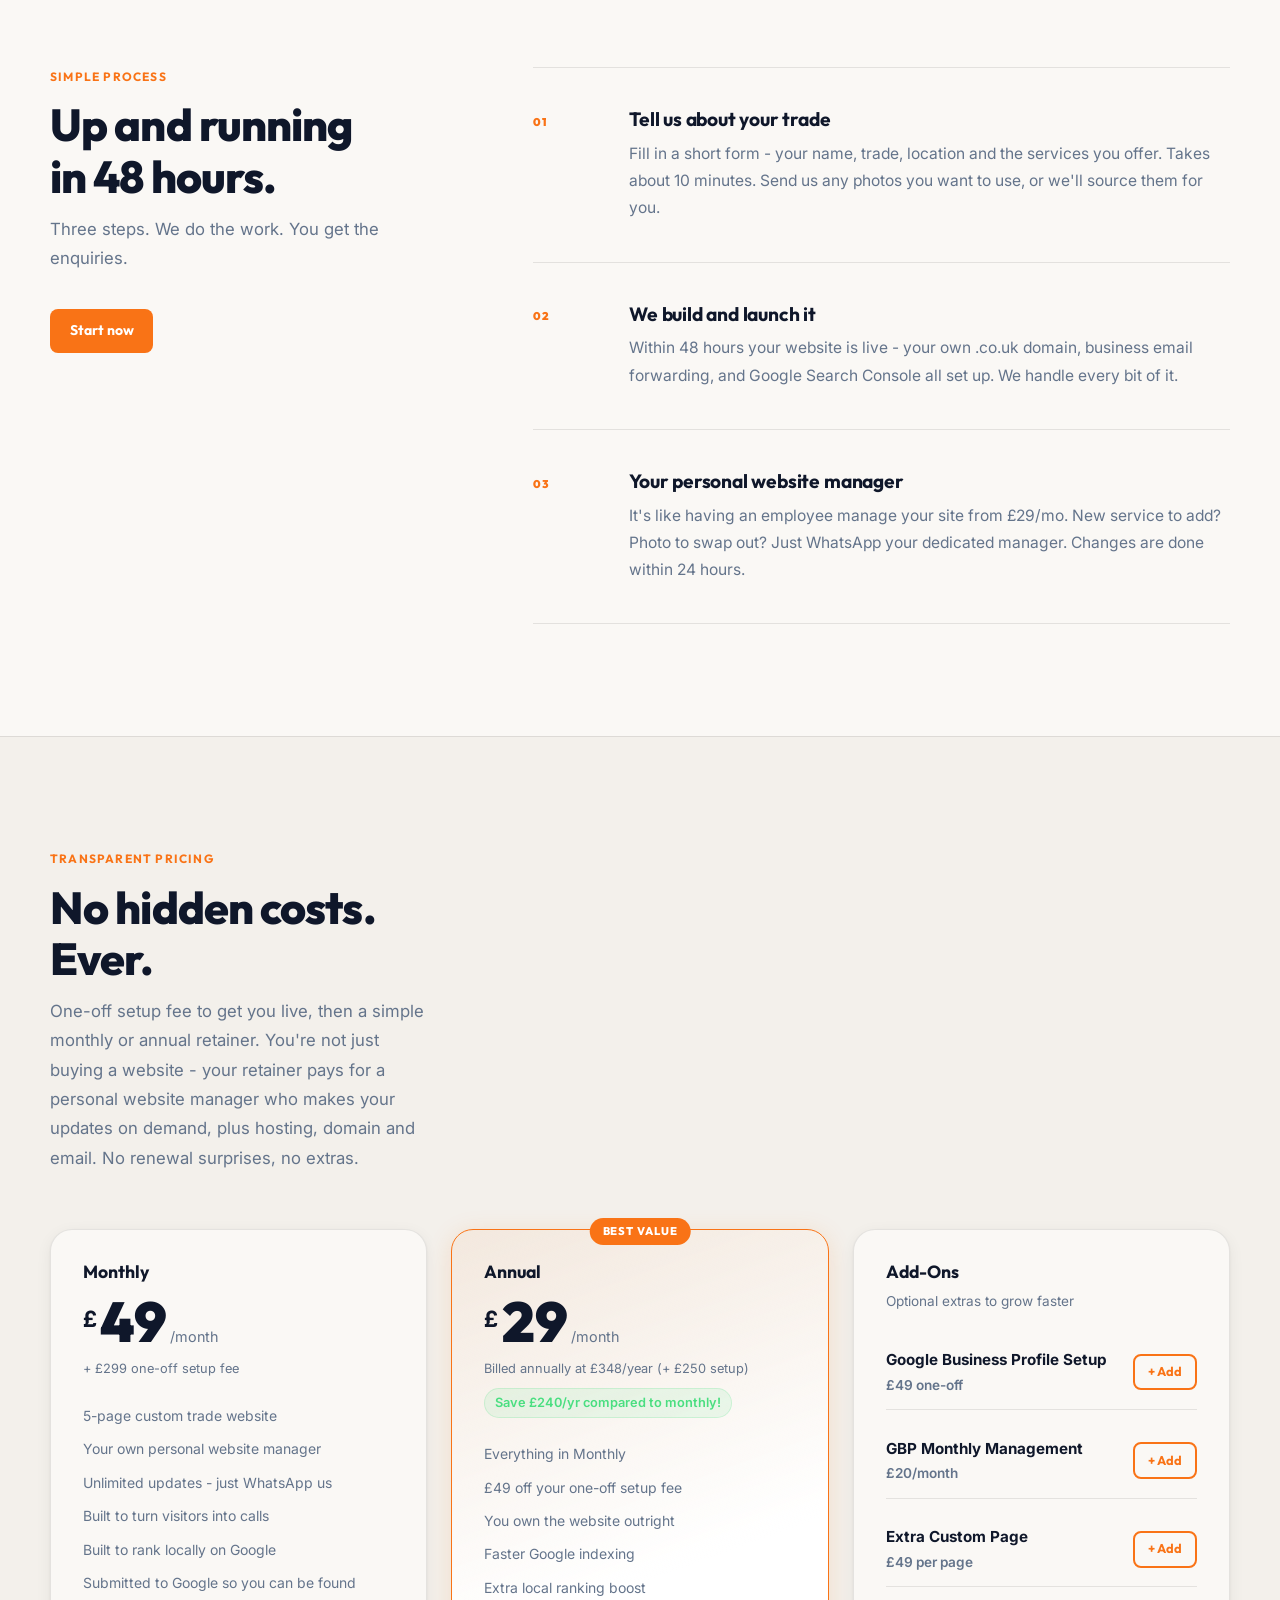
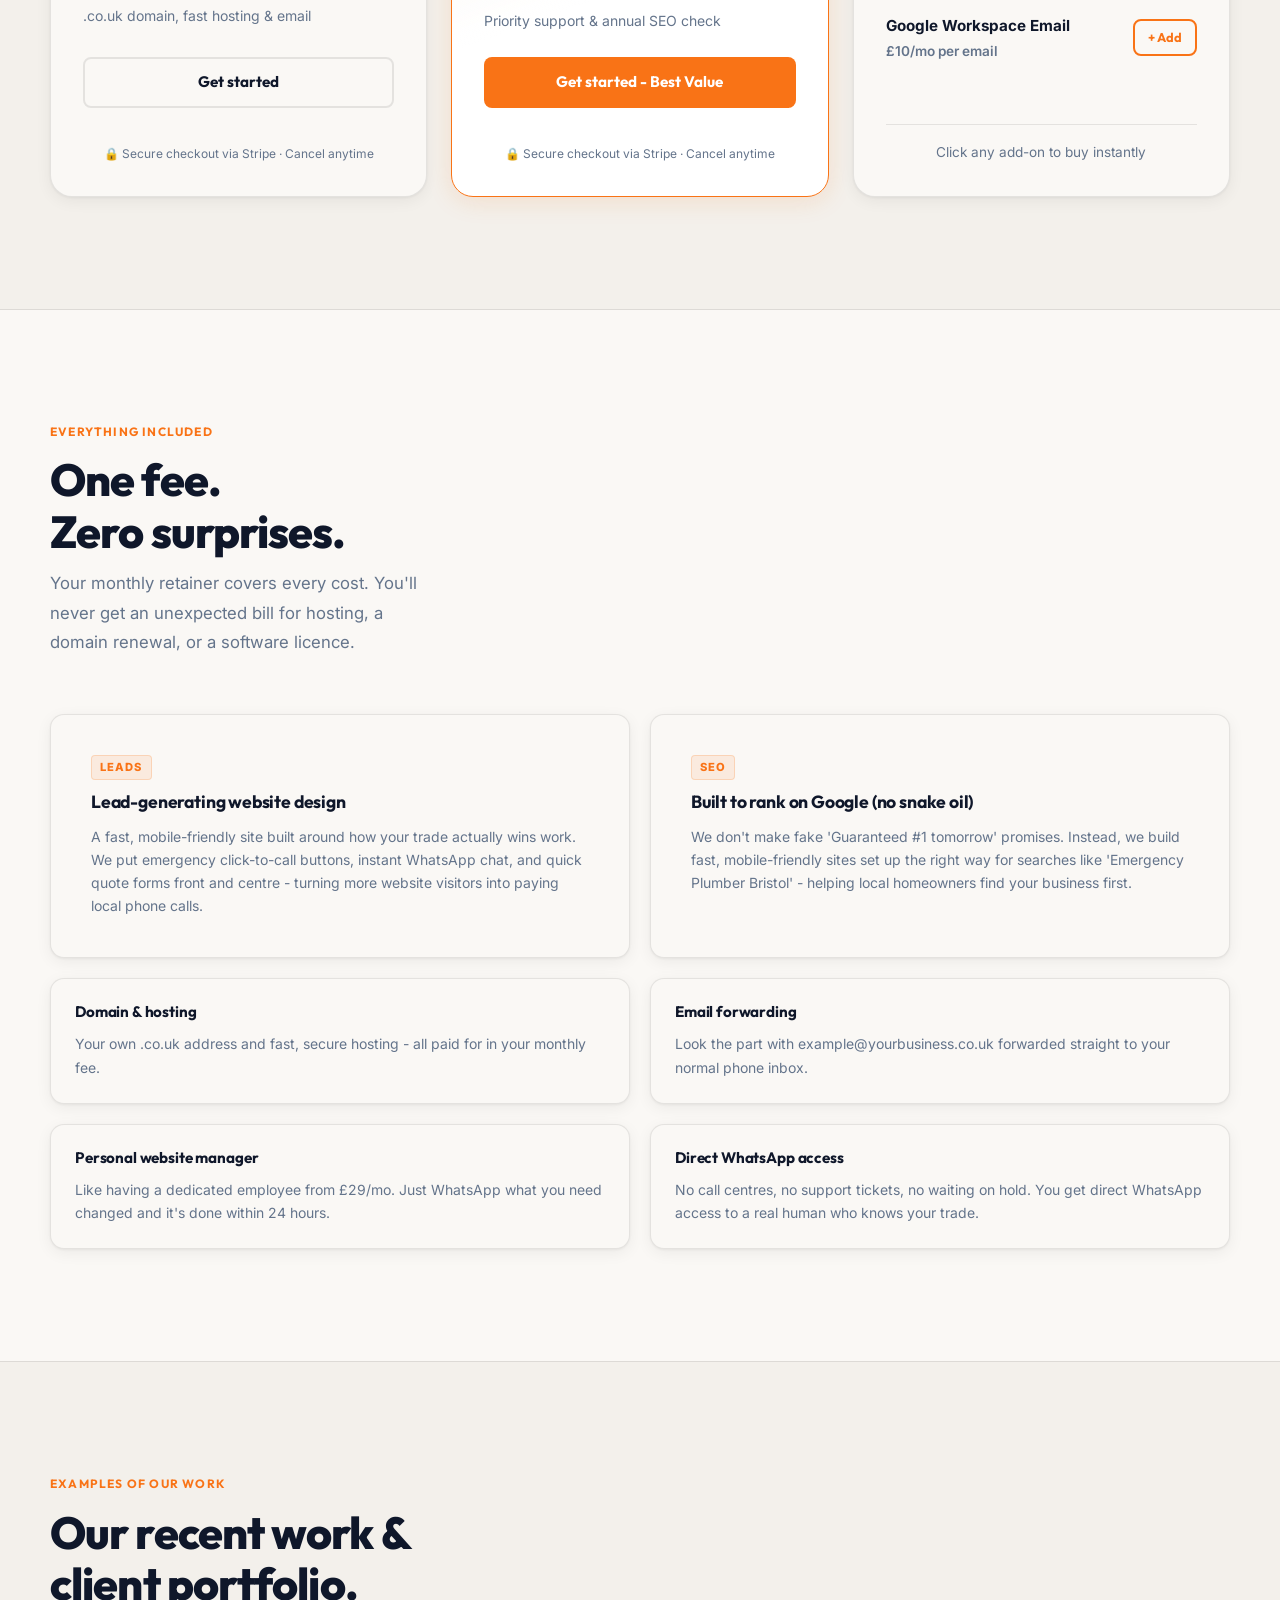
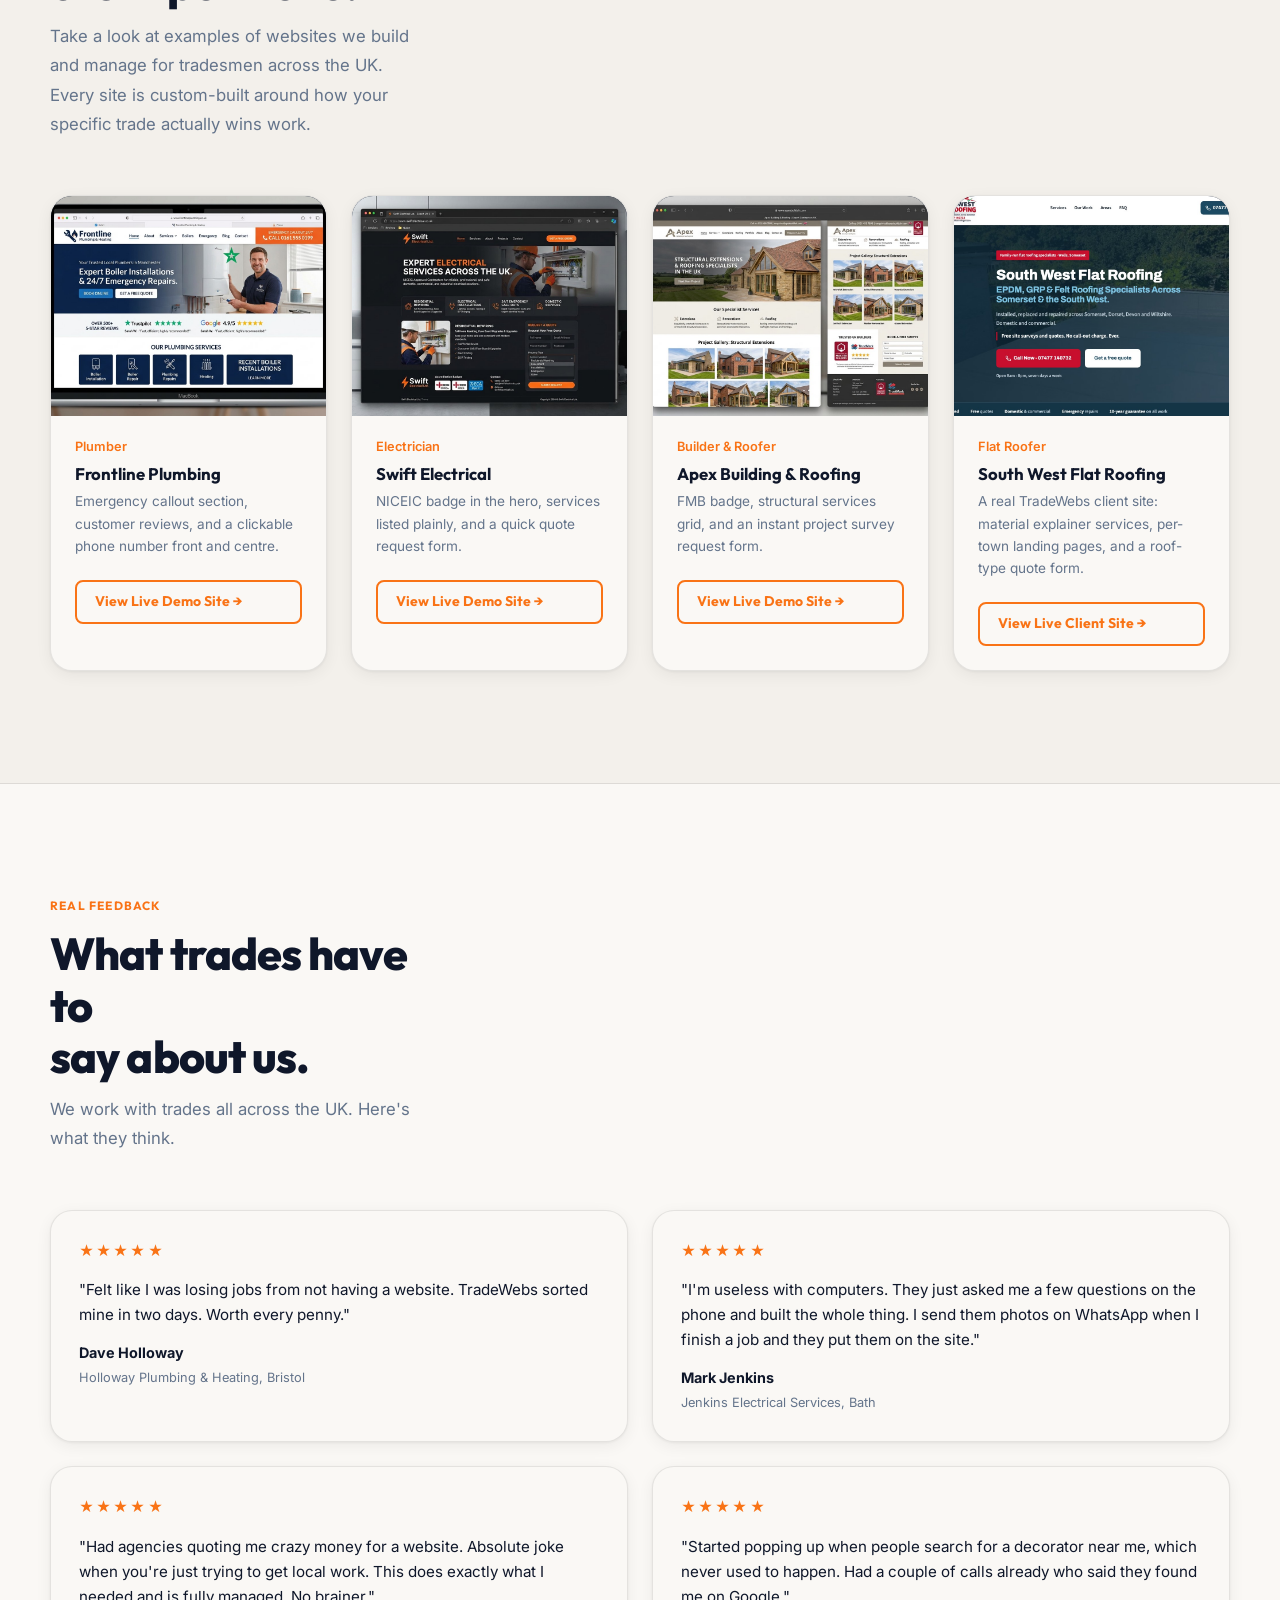
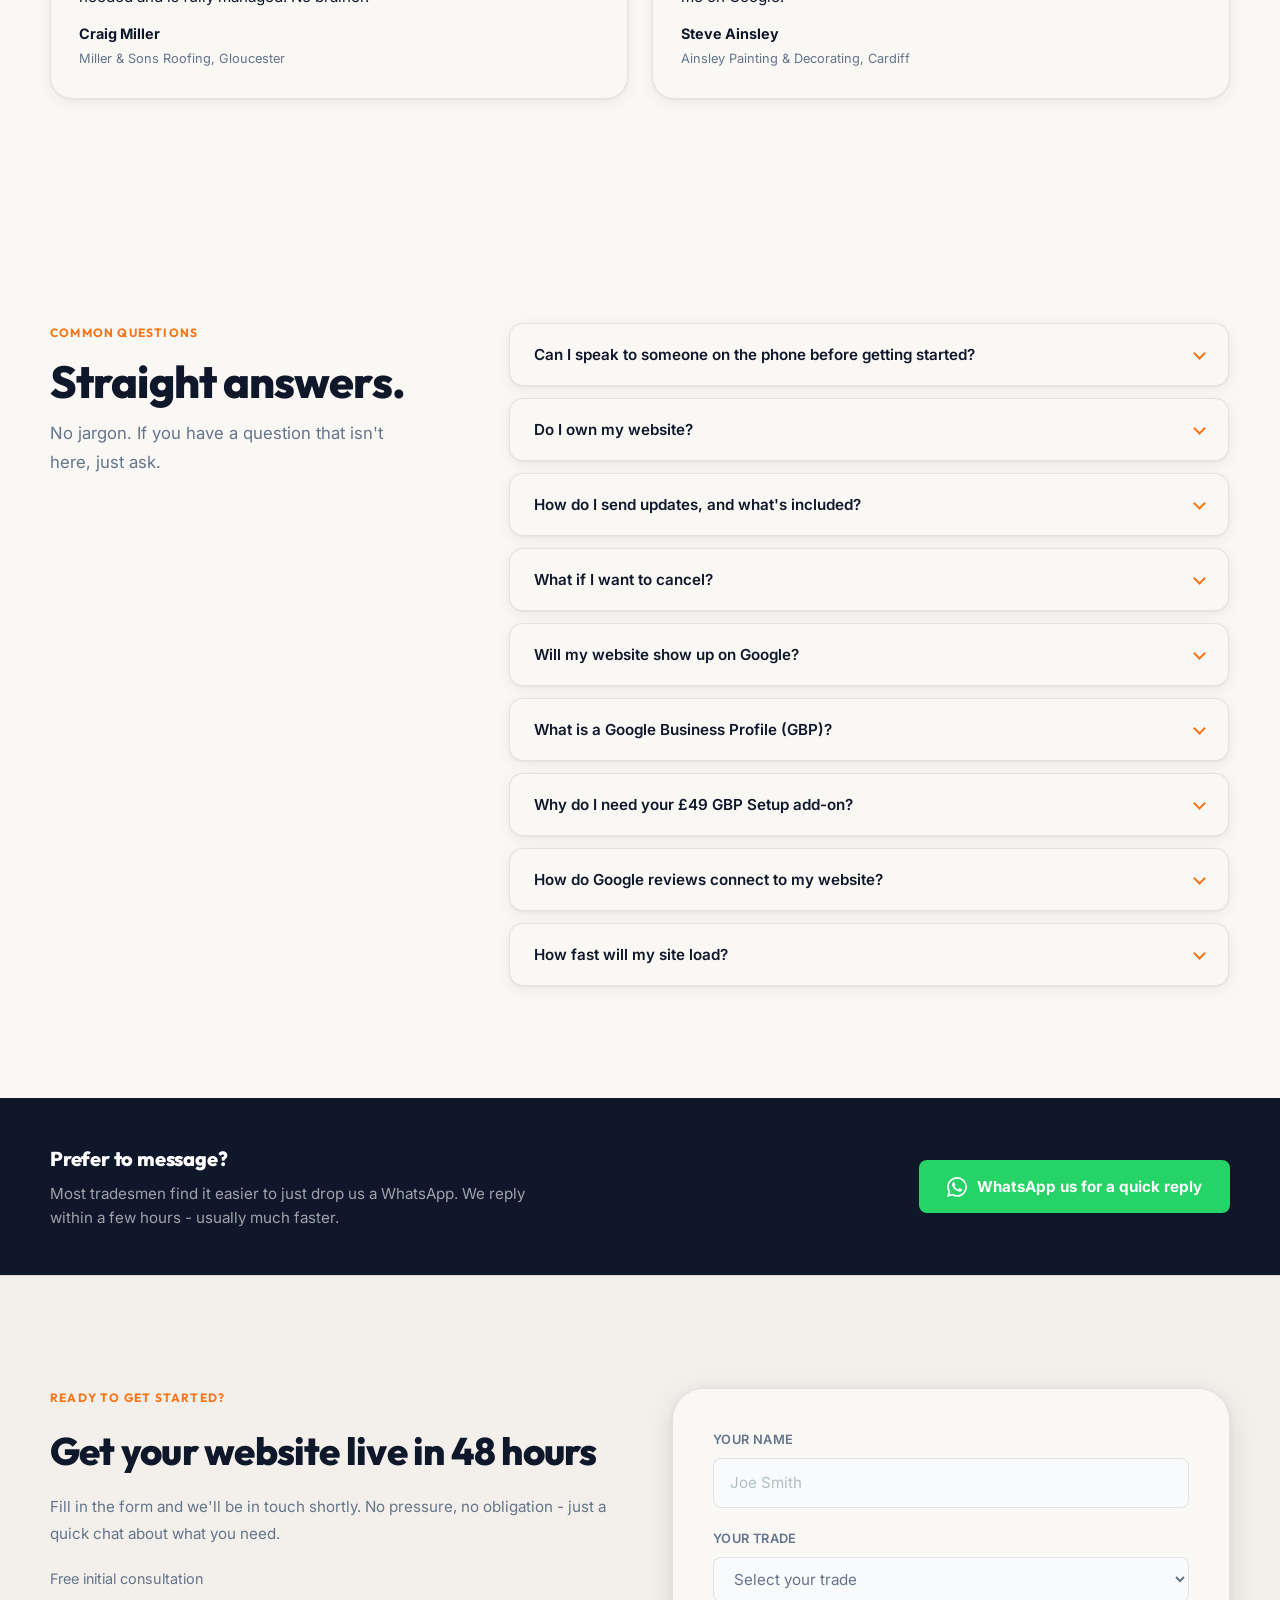
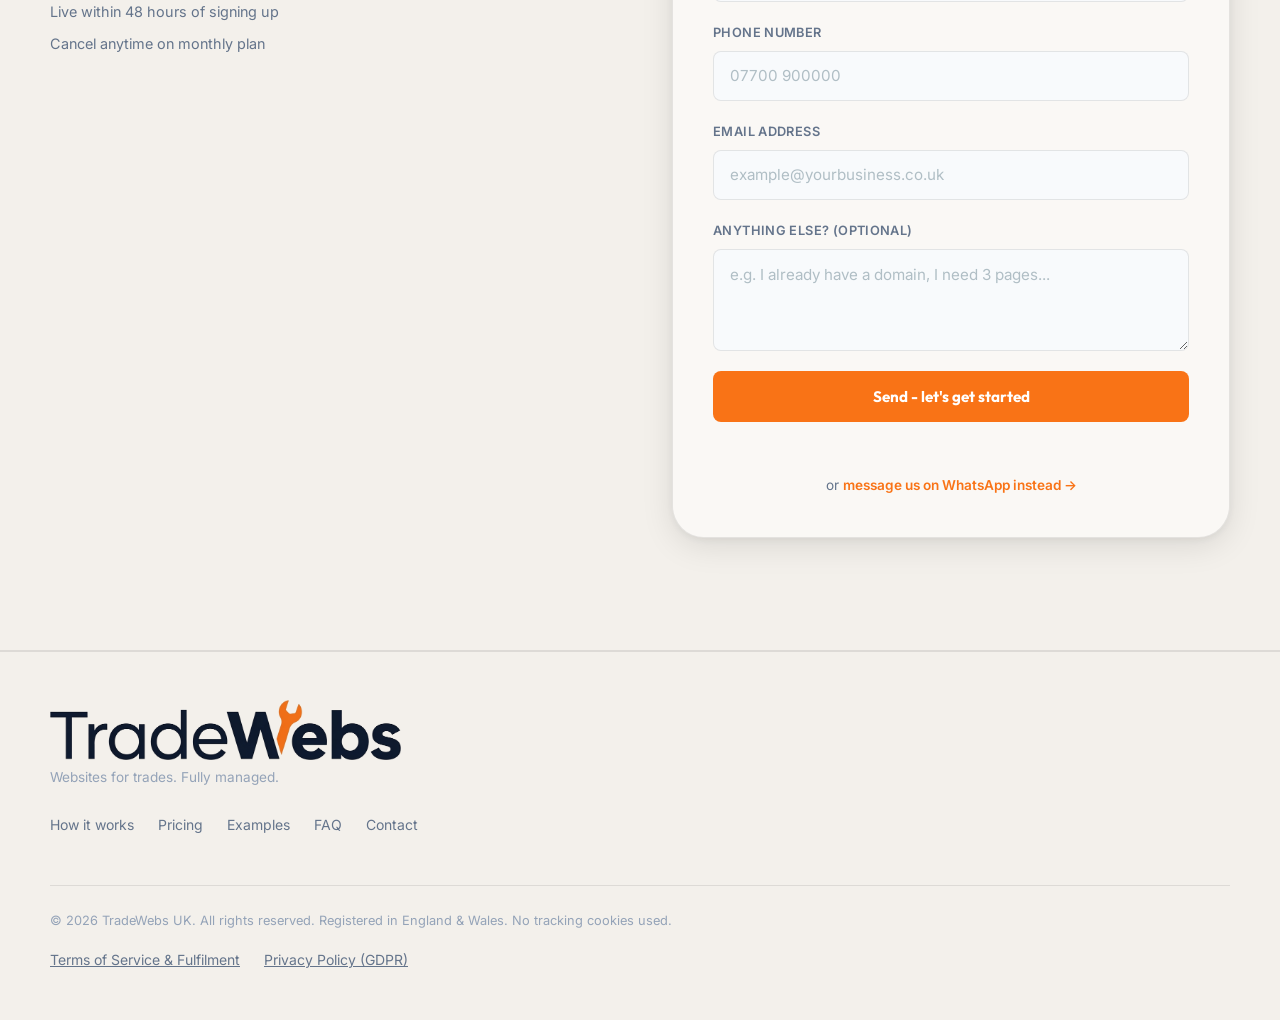
==== commit 63e1e3ab: "Add South West Flat Roofing to the portfolio, linking to the live client site Co-Authored-By: Claude" ====
--- a/index.html
+++ b/index.html
@@ -397,6 +397,17 @@
             <a href="demo-builder.html" target="_blank" class="btn btn--ghost btn--sm" style="margin-top: 1rem; display: inline-block; border-color: var(--clr-orange); color: var(--clr-orange);">View Live Demo Site &rarr;</a>
           </div>
         </div>
+        <div class="example-card reveal" id="example-swfr">
+          <div class="example-card__preview">
+            <img src="images/portfolio-swfr.jpg" alt="South West Flat Roofing website built and managed by TradeWebs" width="600" height="338" loading="lazy" />
+          </div>
+          <div class="example-card__info">
+            <span class="example-card__trade">Flat Roofer</span>
+            <h3 class="example-card__title">South West Flat Roofing</h3>
+            <p class="example-card__desc">A real TradeWebs client site: material explainer services, per-town landing pages, and a roof-type quote form.</p>
+            <a href="https://southwestflatroofing.uk" target="_blank" rel="noopener" class="btn btn--ghost btn--sm" style="margin-top: 1rem; display: inline-block; border-color: var(--clr-orange); color: var(--clr-orange);">View Live Client Site &rarr;</a>
+          </div>
+        </div>
       </div>
     </div>
   </section>
--- a/css/style.css
+++ b/css/style.css
@@ -658,7 +658,7 @@
 /* ── Examples ───────────────────────────────────────────────── */
 .examples {
   display: grid;
-  grid-template-columns: repeat(3, 1fr);
+  grid-template-columns: repeat(auto-fit, minmax(260px, 1fr));
   gap: 1.5rem;
 }
 
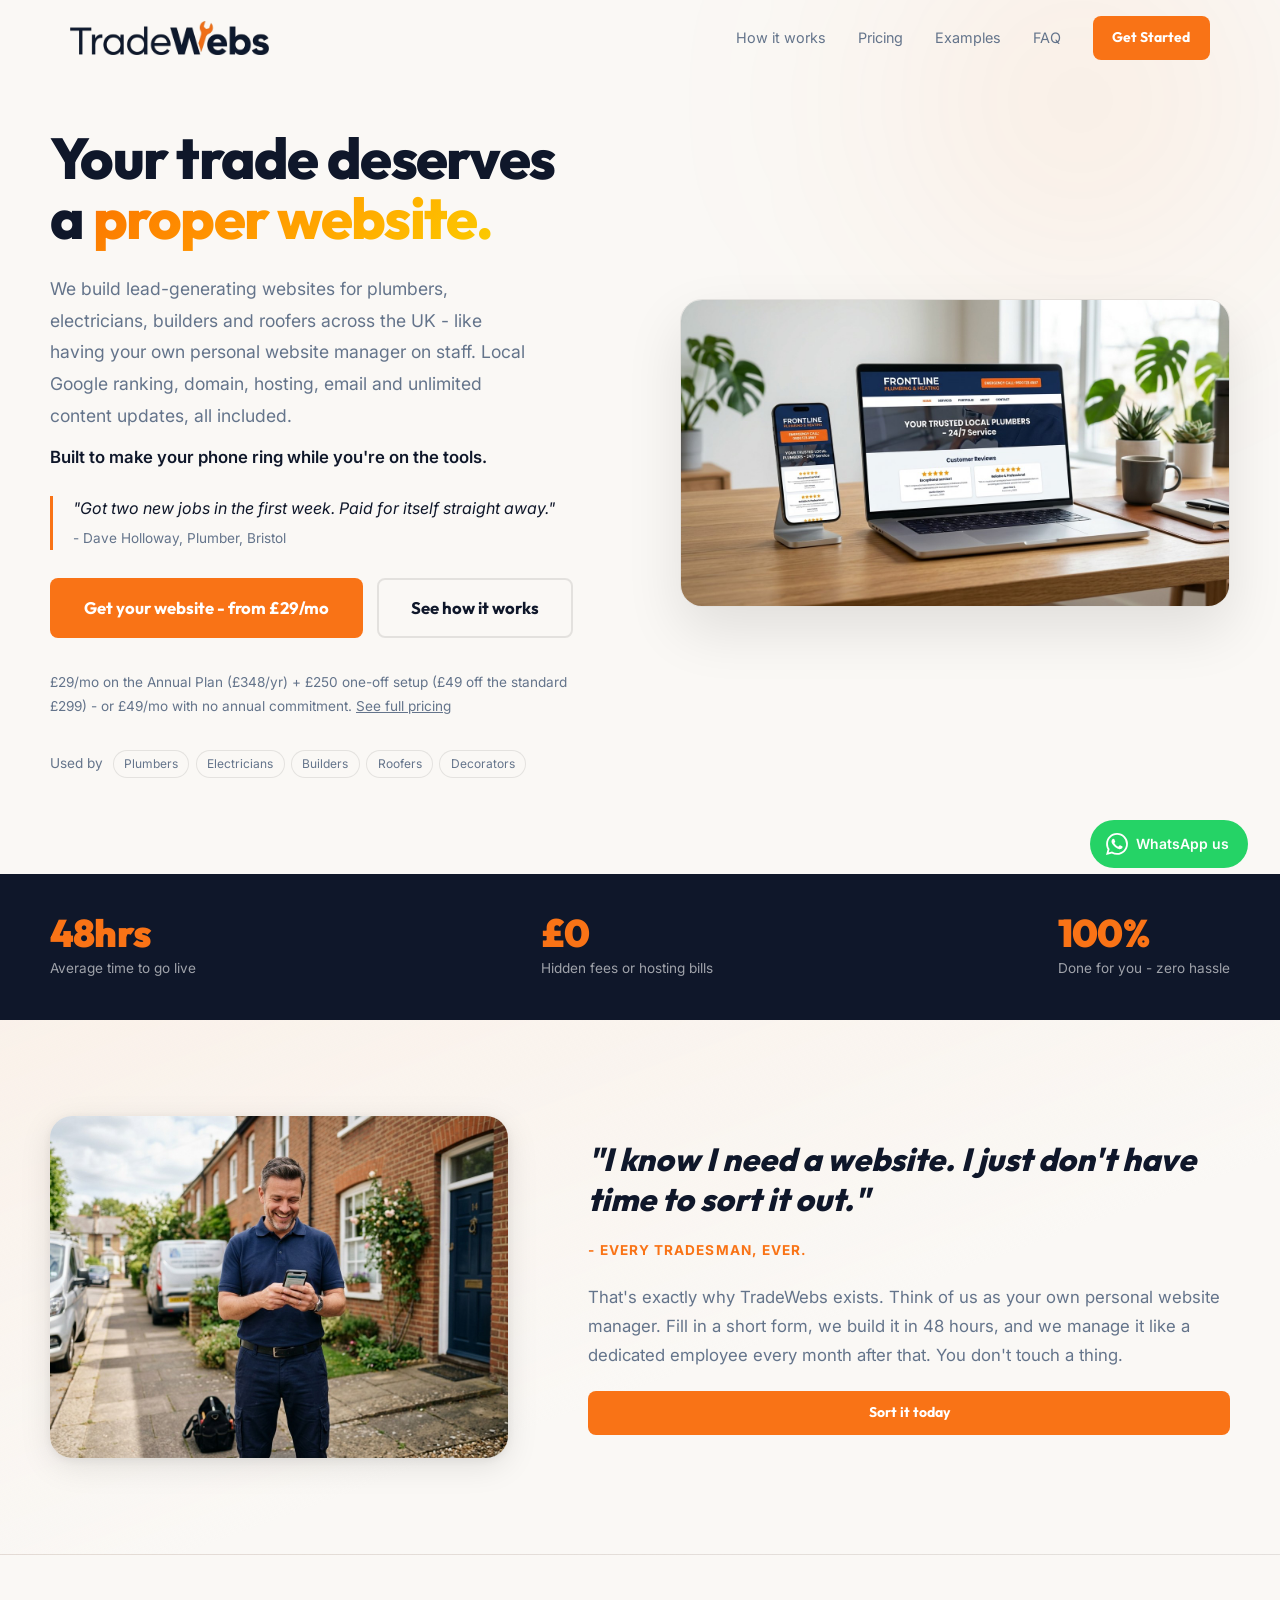
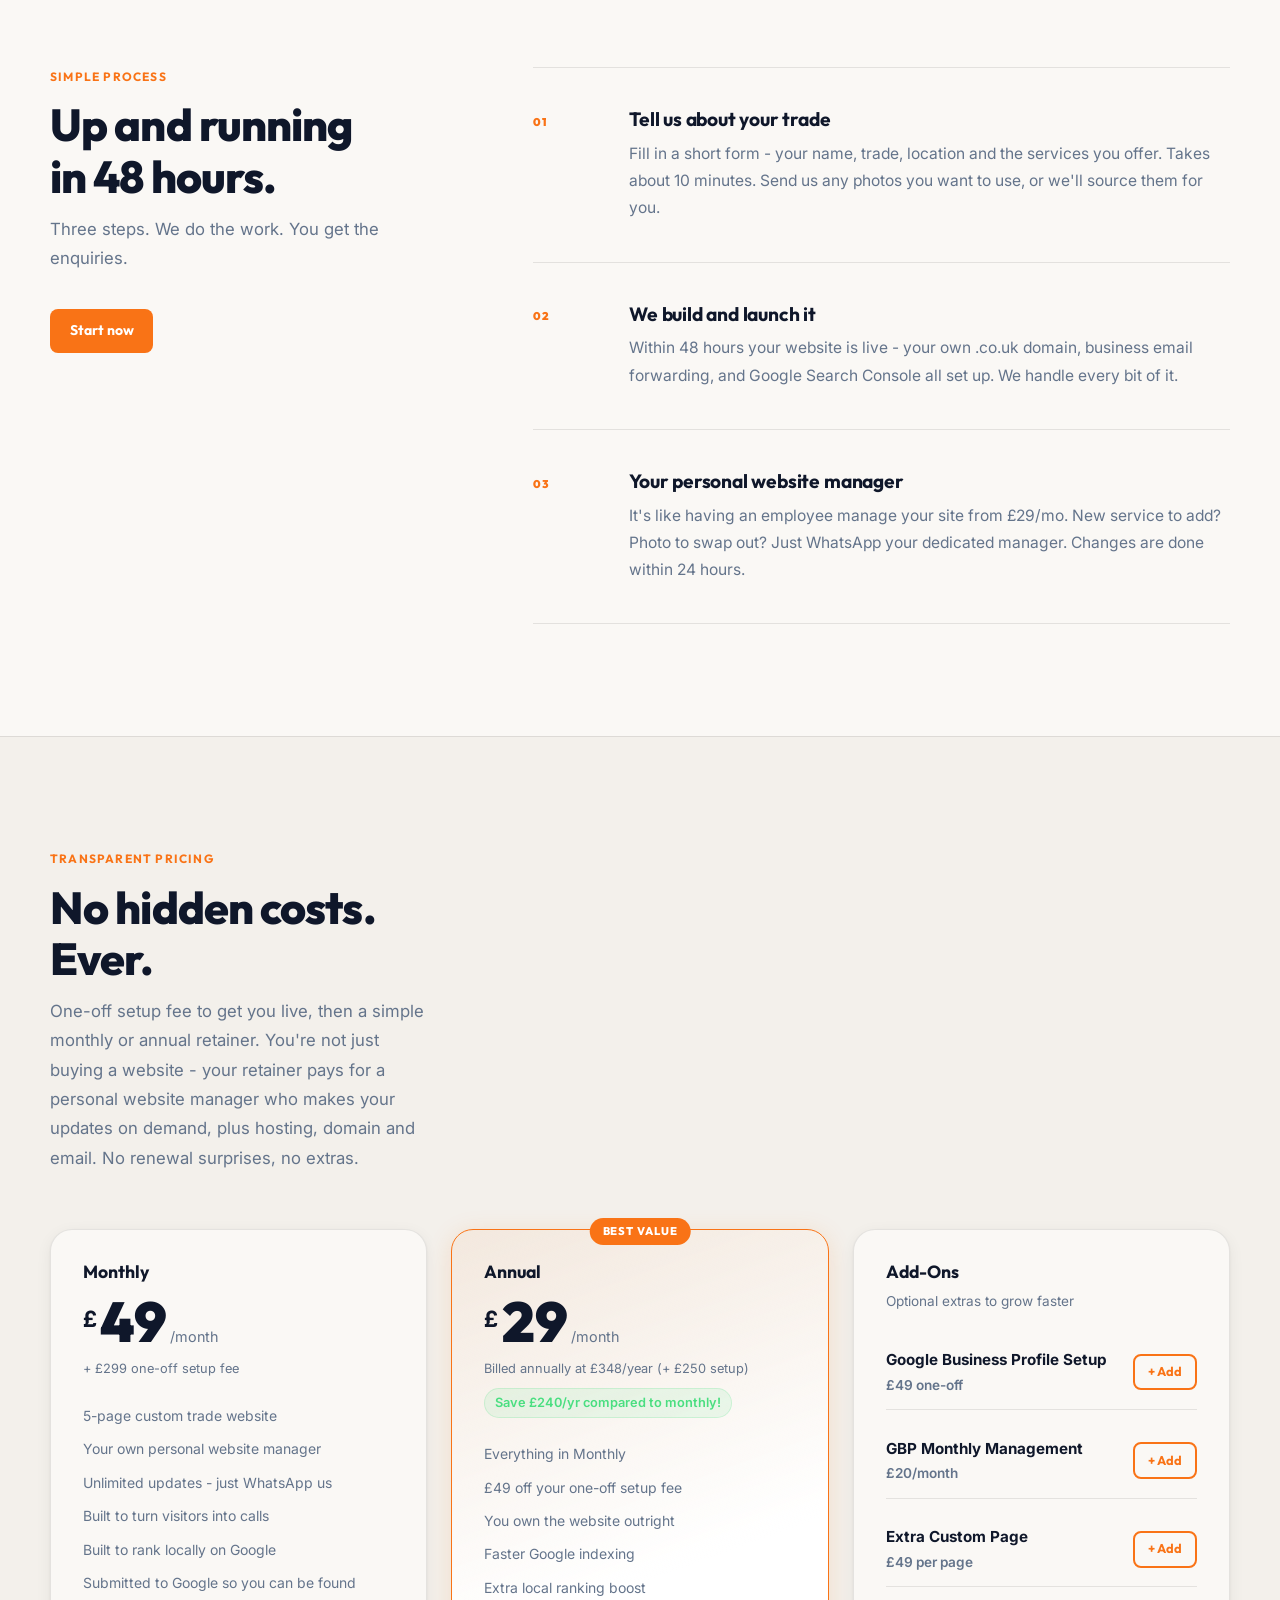
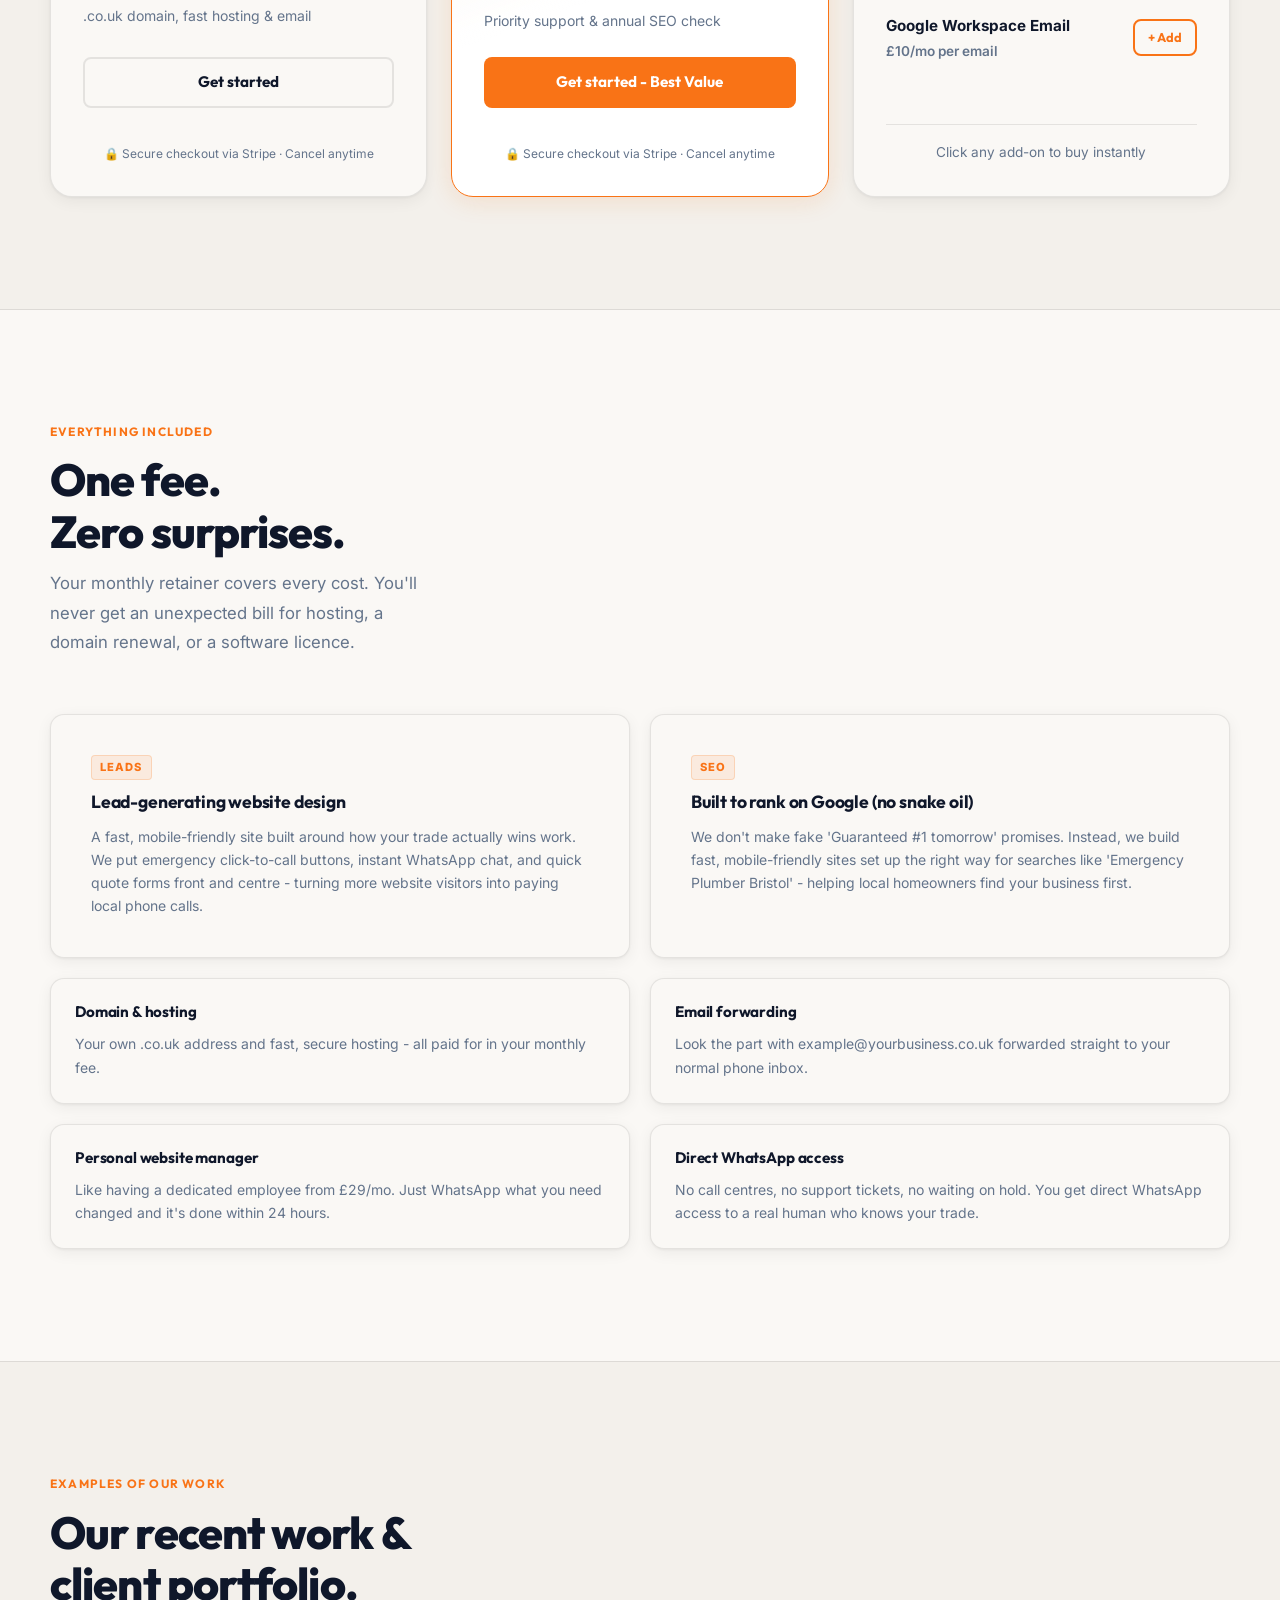
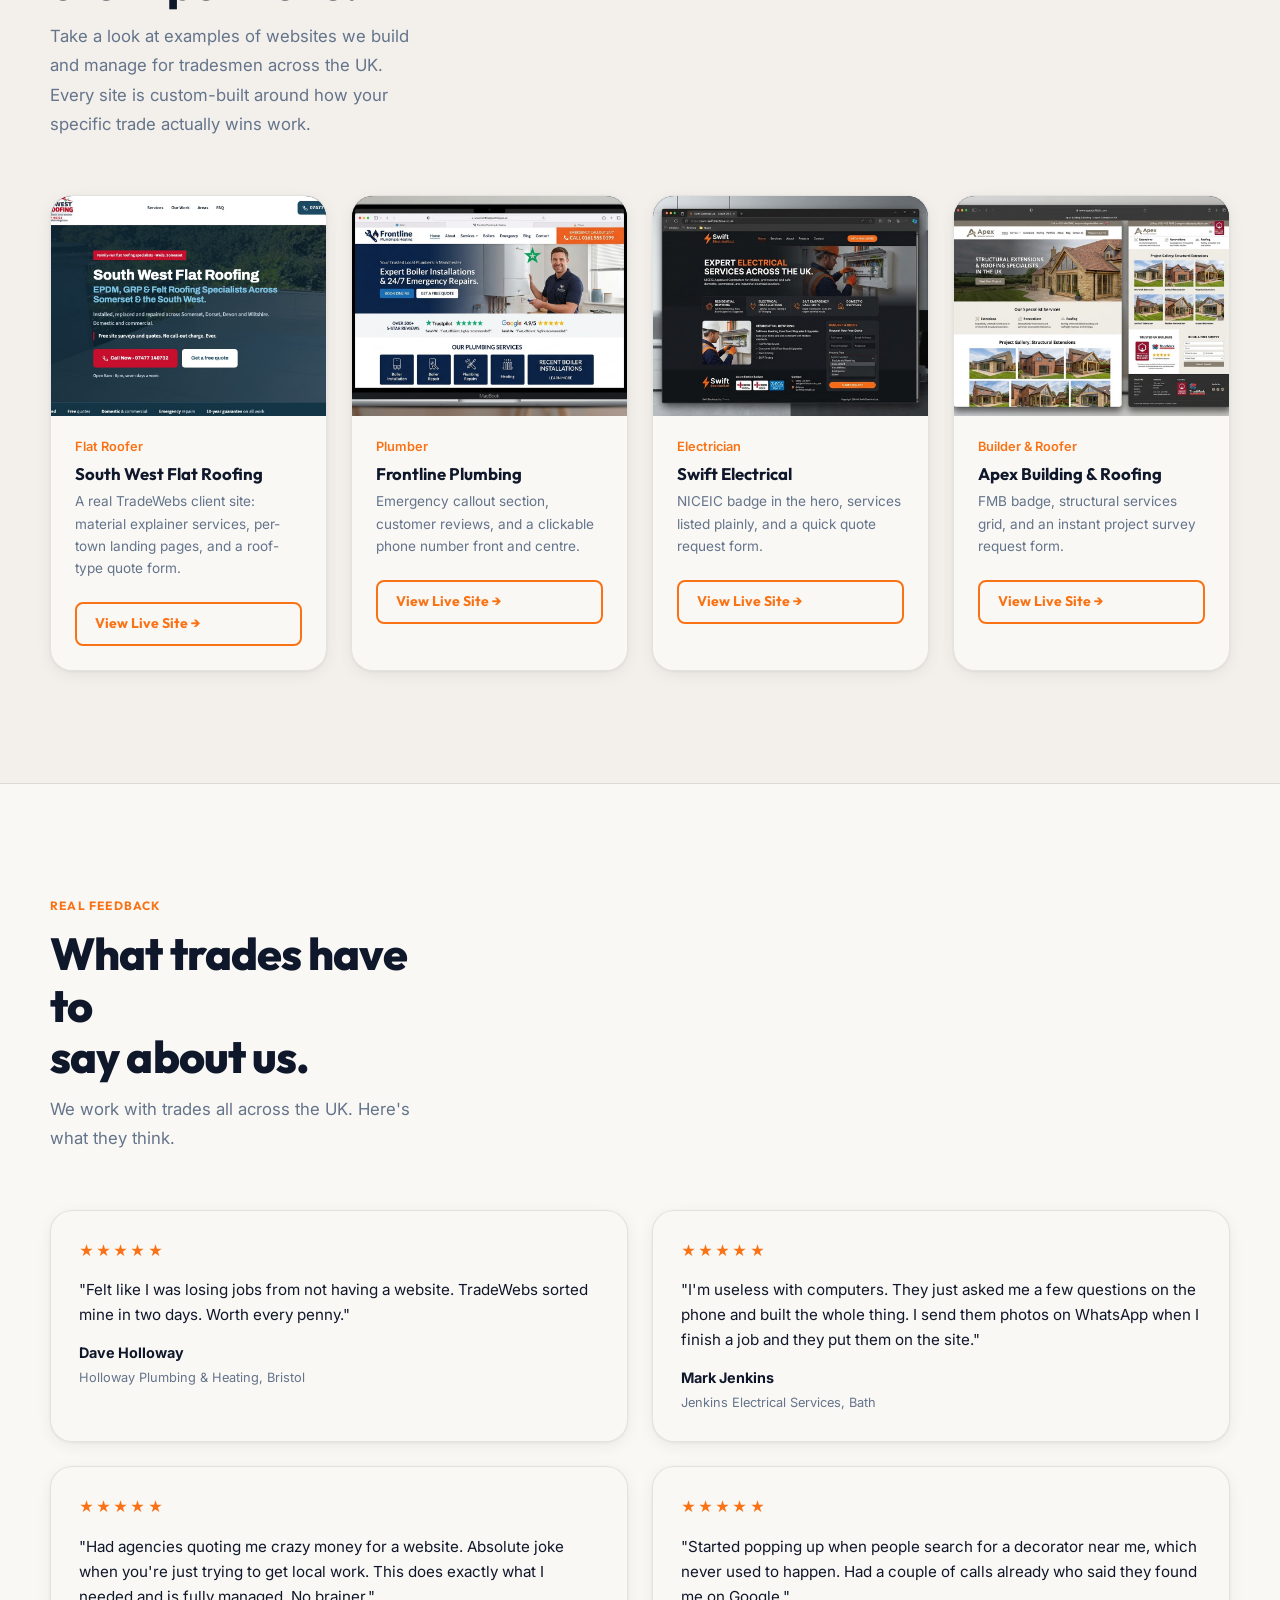
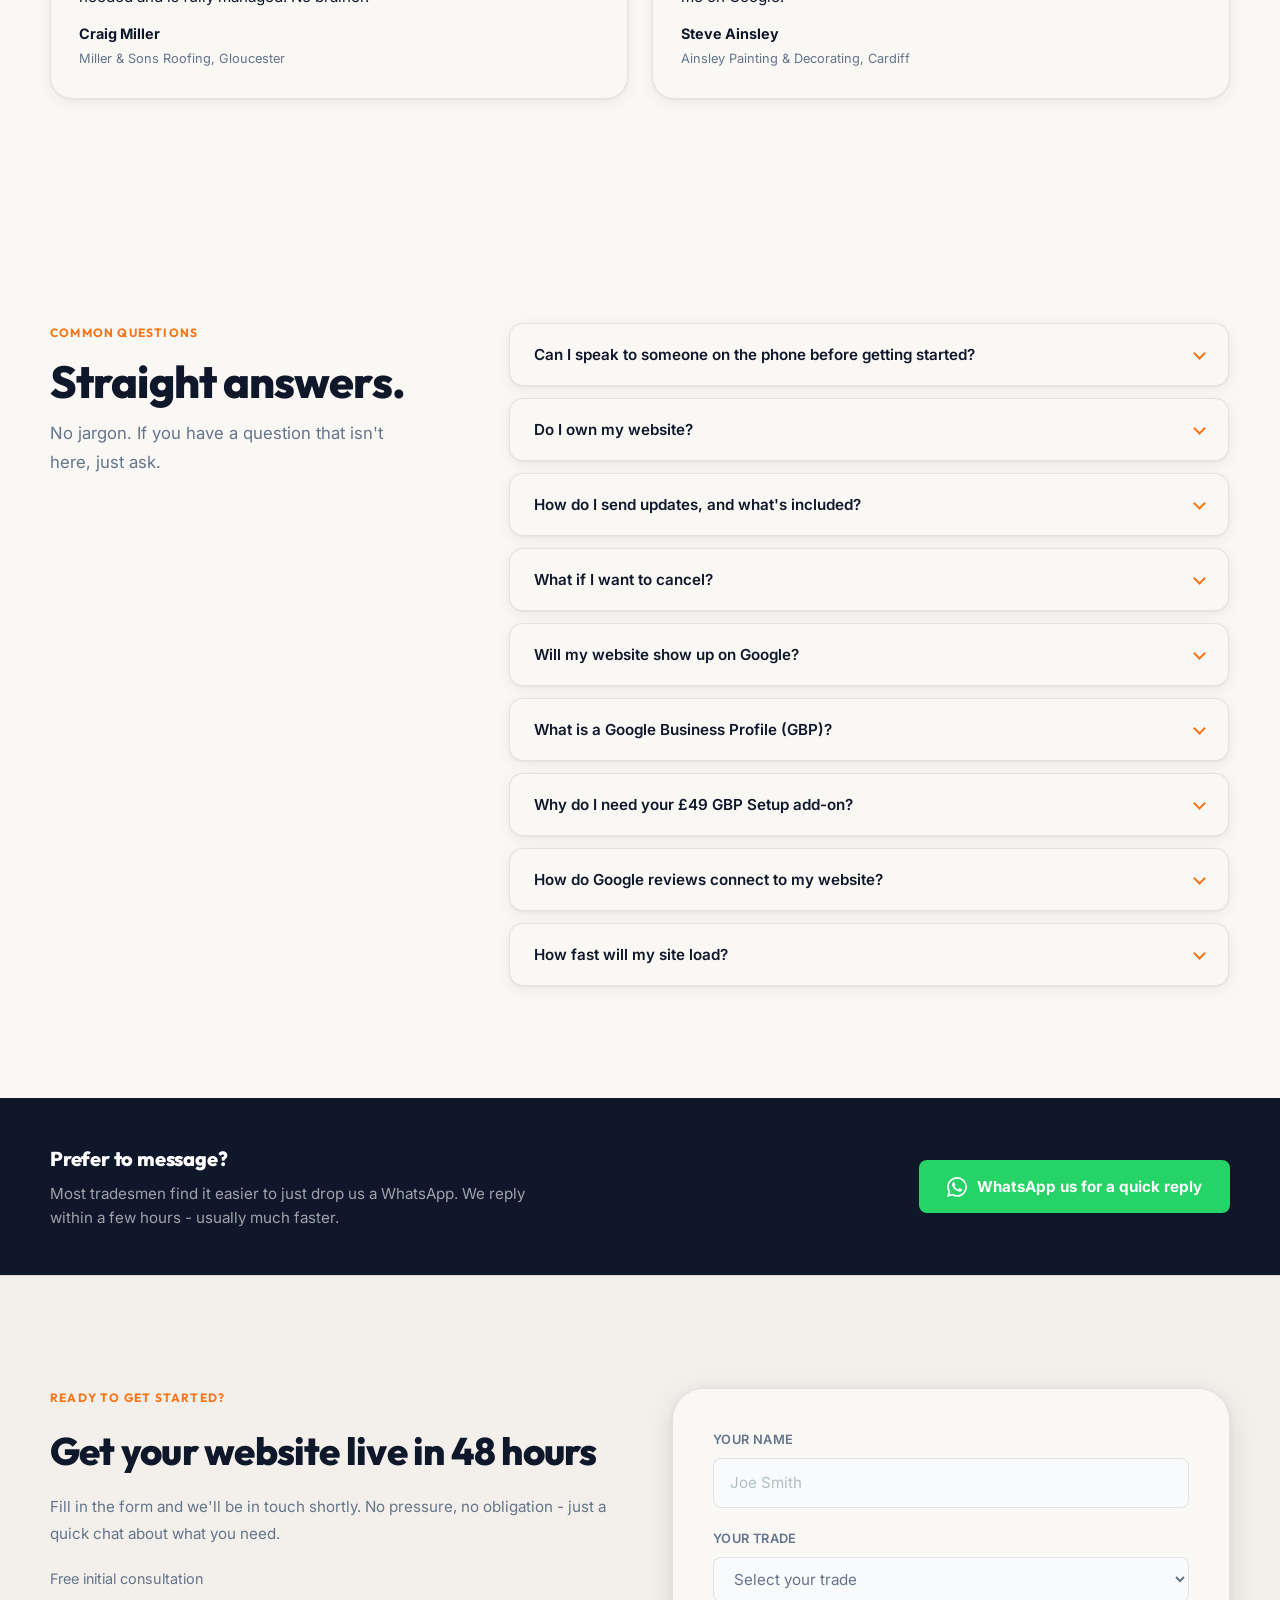
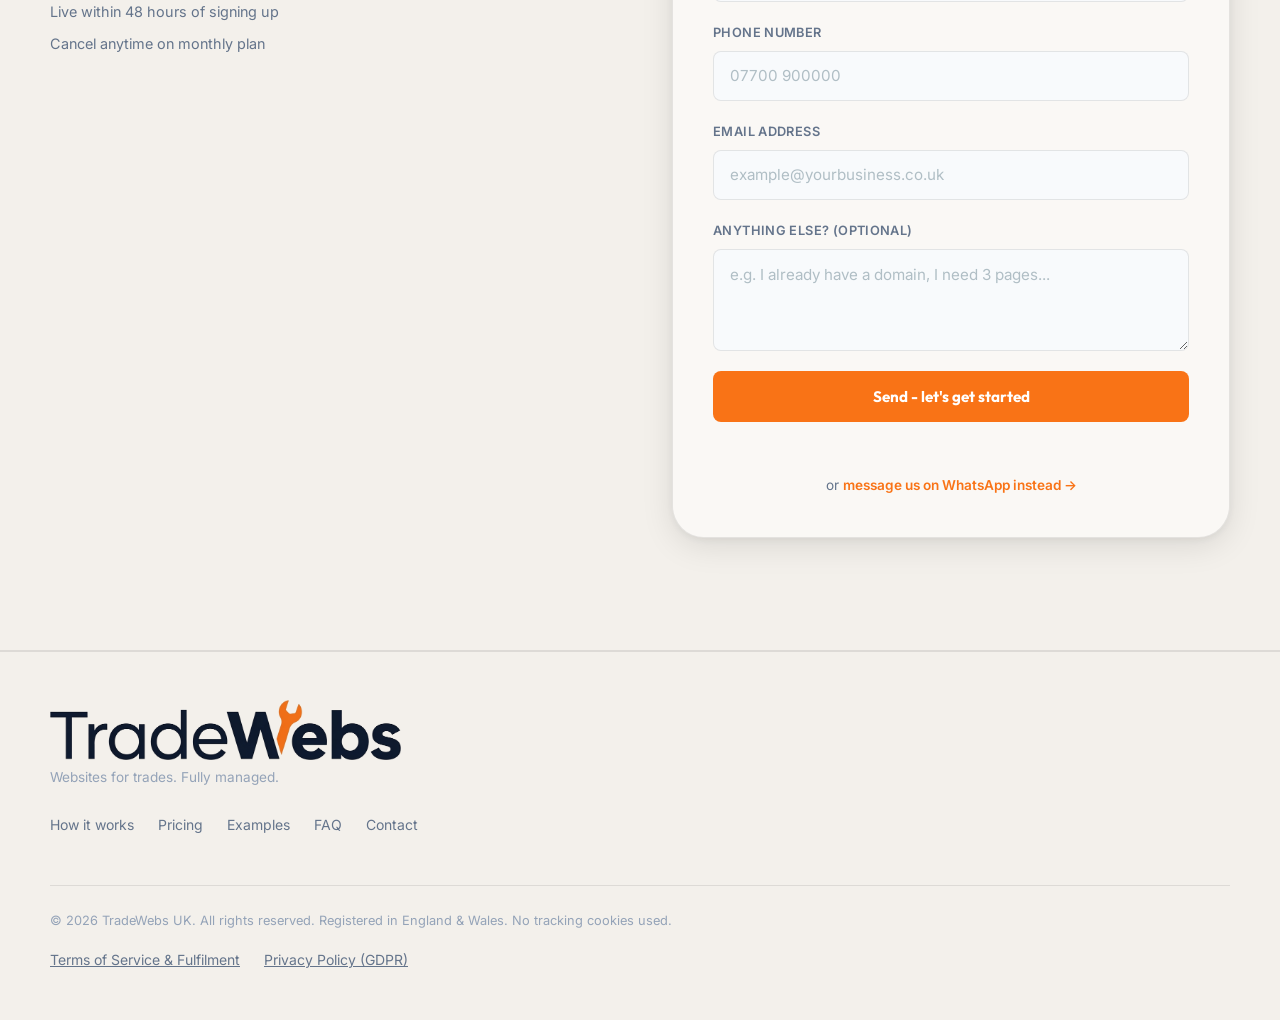
==== commit 7d65bead: "Portfolio: move SWFR to first slot, standardize link text to 'View Live Site' Co-Authored-By: Claude" ====
--- a/index.html
+++ b/index.html
@@ -364,6 +364,17 @@
         <p class="section__sub">Take a look at examples of websites we build and manage for tradesmen across the UK. Every site is custom-built around how your specific trade actually wins work.</p>
       </div>
       <div class="examples">
+        <div class="example-card reveal" id="example-swfr">
+          <div class="example-card__preview">
+            <img src="images/portfolio-swfr.jpg" alt="South West Flat Roofing website built and managed by TradeWebs" width="600" height="338" loading="lazy" />
+          </div>
+          <div class="example-card__info">
+            <span class="example-card__trade">Flat Roofer</span>
+            <h3 class="example-card__title">South West Flat Roofing</h3>
+            <p class="example-card__desc">A real TradeWebs client site: material explainer services, per-town landing pages, and a roof-type quote form.</p>
+            <a href="https://southwestflatroofing.uk" target="_blank" rel="noopener" class="btn btn--ghost btn--sm" style="margin-top: 1rem; display: inline-block; border-color: var(--clr-orange); color: var(--clr-orange);">View Live Site &rarr;</a>
+          </div>
+        </div>
         <div class="example-card reveal" id="example-plumber">
           <div class="example-card__preview">
             <img src="images/portfolio-plumber.jpg" alt="Frontline Plumbing website mockup built by TradeWebs" width="600" height="338" loading="lazy" />
@@ -372,7 +383,7 @@
             <span class="example-card__trade">Plumber</span>
             <h3 class="example-card__title">Frontline Plumbing</h3>
             <p class="example-card__desc">Emergency callout section, customer reviews, and a clickable phone number front and centre.</p>
-            <a href="demo-plumber.html" target="_blank" class="btn btn--ghost btn--sm" style="margin-top: 1rem; display: inline-block; border-color: var(--clr-orange); color: var(--clr-orange);">View Live Demo Site &rarr;</a>
+            <a href="demo-plumber.html" target="_blank" class="btn btn--ghost btn--sm" style="margin-top: 1rem; display: inline-block; border-color: var(--clr-orange); color: var(--clr-orange);">View Live Site &rarr;</a>
           </div>
         </div>
         <div class="example-card reveal" id="example-electrician">
@@ -383,7 +394,7 @@
             <span class="example-card__trade">Electrician</span>
             <h3 class="example-card__title">Swift Electrical</h3>
             <p class="example-card__desc">NICEIC badge in the hero, services listed plainly, and a quick quote request form.</p>
-            <a href="demo-electrician.html" target="_blank" class="btn btn--ghost btn--sm" style="margin-top: 1rem; display: inline-block; border-color: var(--clr-orange); color: var(--clr-orange);">View Live Demo Site &rarr;</a>
+            <a href="demo-electrician.html" target="_blank" class="btn btn--ghost btn--sm" style="margin-top: 1rem; display: inline-block; border-color: var(--clr-orange); color: var(--clr-orange);">View Live Site &rarr;</a>
           </div>
         </div>
         <div class="example-card reveal" id="example-builder">
@@ -394,18 +405,7 @@
             <span class="example-card__trade">Builder &amp; Roofer</span>
             <h3 class="example-card__title">Apex Building &amp; Roofing</h3>
             <p class="example-card__desc">FMB badge, structural services grid, and an instant project survey request form.</p>
-            <a href="demo-builder.html" target="_blank" class="btn btn--ghost btn--sm" style="margin-top: 1rem; display: inline-block; border-color: var(--clr-orange); color: var(--clr-orange);">View Live Demo Site &rarr;</a>
-          </div>
-        </div>
-        <div class="example-card reveal" id="example-swfr">
-          <div class="example-card__preview">
-            <img src="images/portfolio-swfr.jpg" alt="South West Flat Roofing website built and managed by TradeWebs" width="600" height="338" loading="lazy" />
-          </div>
-          <div class="example-card__info">
-            <span class="example-card__trade">Flat Roofer</span>
-            <h3 class="example-card__title">South West Flat Roofing</h3>
-            <p class="example-card__desc">A real TradeWebs client site: material explainer services, per-town landing pages, and a roof-type quote form.</p>
-            <a href="https://southwestflatroofing.uk" target="_blank" rel="noopener" class="btn btn--ghost btn--sm" style="margin-top: 1rem; display: inline-block; border-color: var(--clr-orange); color: var(--clr-orange);">View Live Client Site &rarr;</a>
+            <a href="demo-builder.html" target="_blank" class="btn btn--ghost btn--sm" style="margin-top: 1rem; display: inline-block; border-color: var(--clr-orange); color: var(--clr-orange);">View Live Site &rarr;</a>
           </div>
         </div>
       </div>
